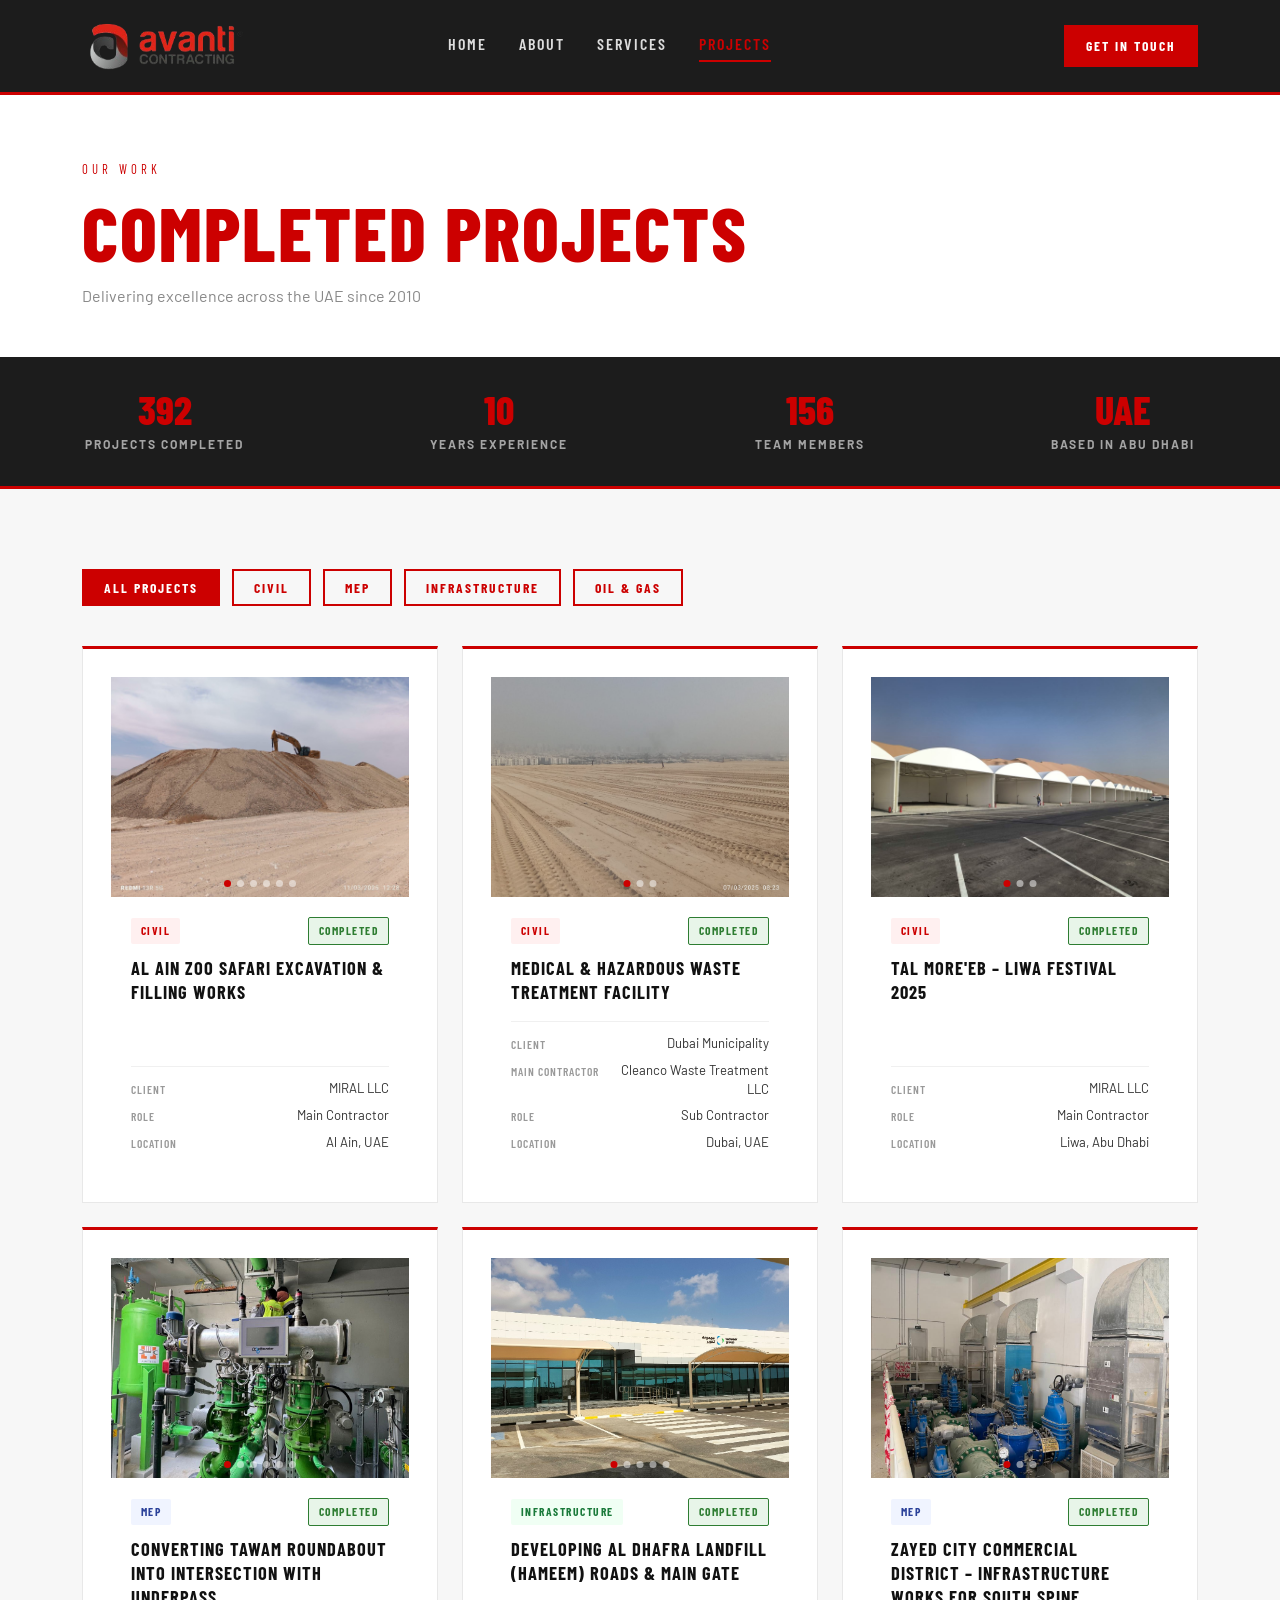
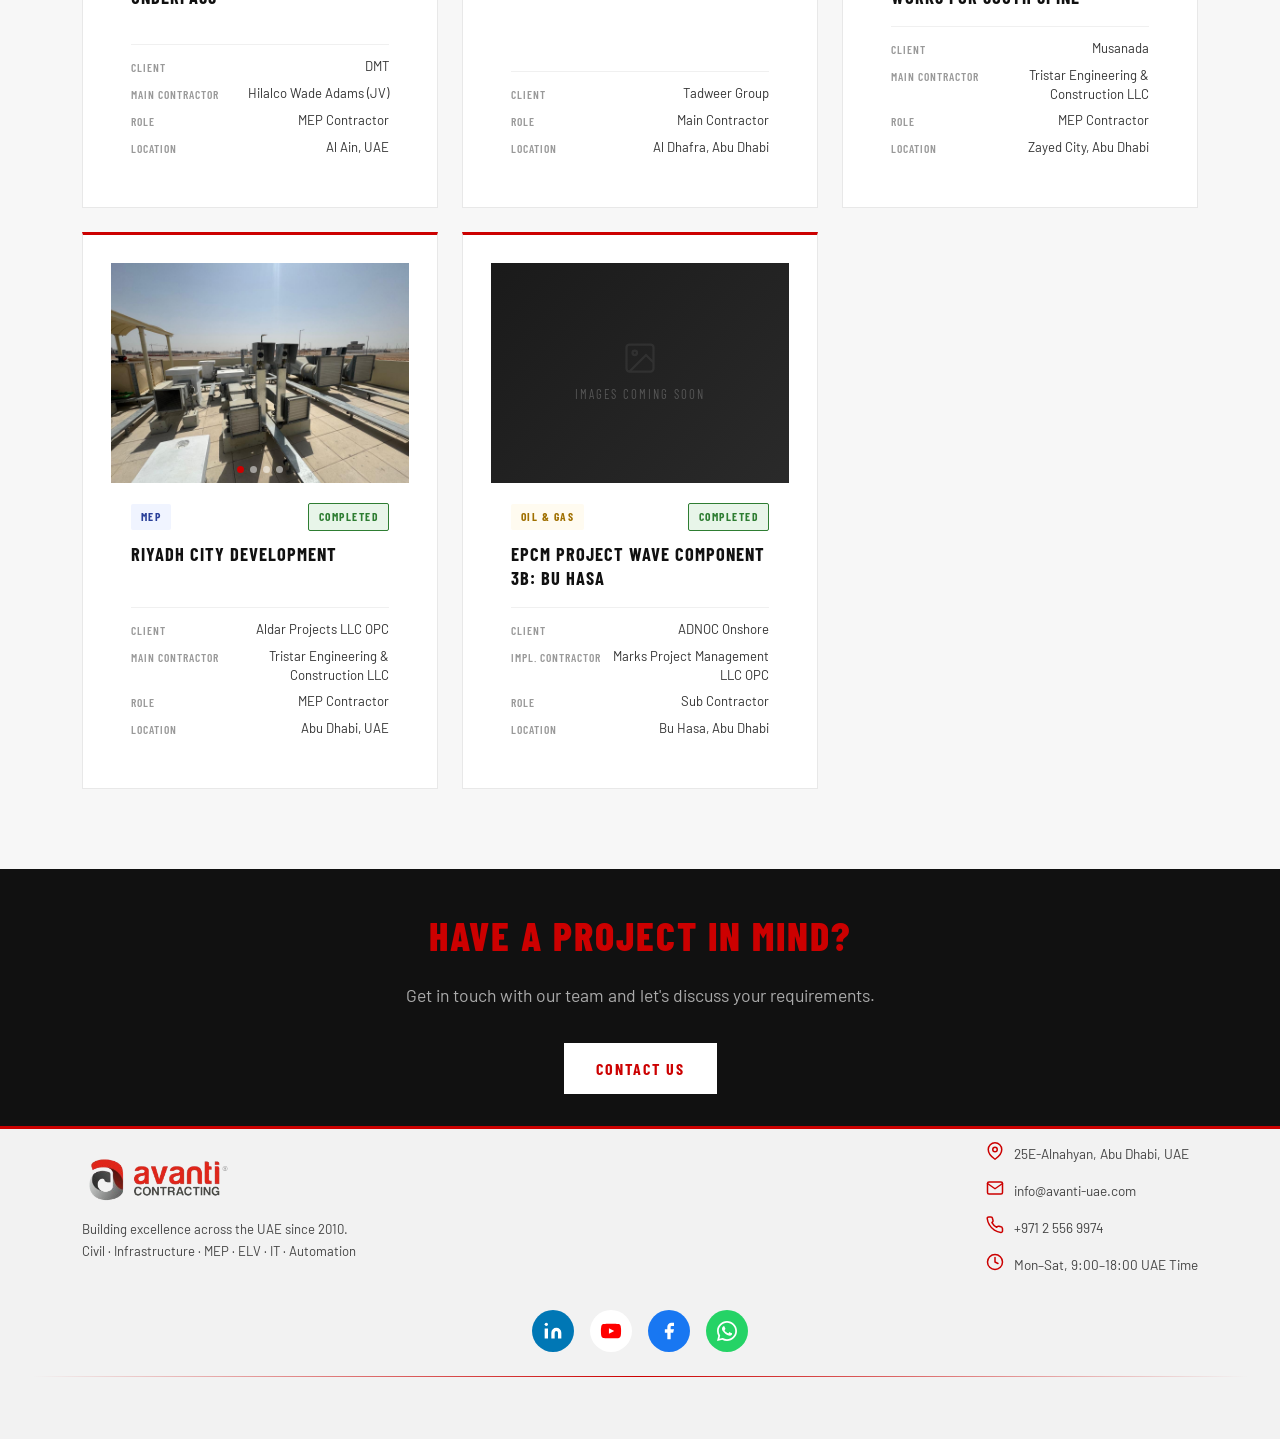
==== projects.html @ ad1336a2 "Add files via upload" ====
<!DOCTYPE html>
<html lang="en">
<head>
  <meta charset="UTF-8" />
  <meta name="viewport" content="width=device-width, initial-scale=1.0"/>
  <title>Projects – Avanti Contracting</title>
  <link rel="stylesheet" href="css/style.css" />
  <link href="https://fonts.googleapis.com/css2?family=Barlow+Condensed:wght@400;600;700;800&family=Barlow:wght@300;400;500&display=swap" rel="stylesheet"/>
  <style>
    /* ---- PROJECT CARD IMAGE SLIDESHOW ---- */
    .project-card {
      background: #fff;
      border: 1px solid #e8e8e8;
      border-top: 3px solid #cc0000;
      overflow: hidden;
      transition: transform 0.3s, box-shadow 0.3s;
      display: flex;
      flex-direction: column;
    }

    .project-card:hover {
      transform: translateY(-4px);
      box-shadow: 0 12px 32px rgba(0,0,0,0.12);
    }

    .project-slideshow {
      position: relative;
      width: 100%;
      height: 220px;
      overflow: hidden;
      background: #111;
    }

    .project-slideshow img {
      position: absolute;
      top: 0; left: 0;
      width: 100%;
      height: 100%;
      object-fit: cover;
      opacity: 0;
      transition: opacity 0.7s ease;
    }

    .project-slideshow img.active {
      opacity: 1;
    }

    .slide-controls {
      position: absolute;
      bottom: 10px;
      left: 50%;
      transform: translateX(-50%);
      display: flex;
      gap: 6px;
      z-index: 5;
    }

    .slide-dot {
      width: 7px;
      height: 7px;
      border-radius: 50%;
      background: rgba(255,255,255,0.5);
      cursor: pointer;
      transition: background 0.2s;
    }

    .slide-dot.active {
      background: #cc0000;
    }

    .slide-arrow {
      position: absolute;
      top: 50%;
      transform: translateY(-50%);
      background: rgba(0,0,0,0.45);
      color: #fff;
      border: none;
      width: 30px;
      height: 30px;
      border-radius: 50%;
      font-size: 14px;
      cursor: pointer;
      z-index: 5;
      display: flex;
      align-items: center;
      justify-content: center;
      transition: background 0.2s;
      opacity: 0;
    }

    .project-slideshow:hover .slide-arrow { opacity: 1; }
    .slide-arrow:hover { background: #cc0000; }
    .slide-arrow.prev { left: 8px; }
    .slide-arrow.next { right: 8px; }

    .no-image-placeholder {
      width: 100%;
      height: 220px;
      background: linear-gradient(135deg, #1a1a1a 0%, #2a2a2a 100%);
      display: flex;
      flex-direction: column;
      align-items: center;
      justify-content: center;
      color: #555;
      font-family: 'Barlow Condensed', sans-serif;
      letter-spacing: 2px;
      font-size: 0.8rem;
      text-transform: uppercase;
      gap: 0.5rem;
    }

    .no-image-placeholder svg { opacity: 0.3; }

    .project-card-body {
      padding: 1.25rem;
      flex: 1;
      display: flex;
      flex-direction: column;
    }

    .project-card-top {
      display: flex;
      gap: 0.5rem;
      margin-bottom: 0.75rem;
    }

    .project-card-body h3 {
      font-family: 'Barlow Condensed', sans-serif;
      font-size: 1.15rem;
      font-weight: 700;
      text-transform: uppercase;
      color: #111;
      letter-spacing: 1px;
      margin-bottom: 1rem;
      line-height: 1.3;
    }

    .project-details {
      display: flex;
      flex-direction: column;
      gap: 0.4rem;
      margin-top: auto;
      border-top: 1px solid #f0f0f0;
      padding-top: 0.75rem;
    }

    .project-detail {
      display: flex;
      justify-content: space-between;
      font-size: 0.82rem;
      gap: 0.5rem;
    }

    .detail-label {
      color: #999;
      font-weight: 600;
      text-transform: uppercase;
      letter-spacing: 1px;
      font-size: 0.72rem;
      white-space: nowrap;
    }

    .detail-value {
      color: #333;
      text-align: right;
      font-size: 0.82rem;
    }

    .project-cat {
      font-family: 'Barlow Condensed', sans-serif;
      font-size: 0.72rem;
      font-weight: 700;
      letter-spacing: 1.5px;
      text-transform: uppercase;
      padding: 0.2rem 0.6rem;
      border-radius: 2px;
    }

    .project-cat.civil { background: #fff0f0; color: #cc0000; }
    .project-cat.mep { background: #f0f4ff; color: #2a4099; }
    .project-cat.infrastructure { background: #f0fff4; color: #1a7a3a; }
    .project-cat.oil-gas { background: #fffbf0; color: #a07000; }

    .project-status {
      font-family: 'Barlow Condensed', sans-serif;
      font-size: 0.72rem;
      font-weight: 700;
      letter-spacing: 1.5px;
      text-transform: uppercase;
      padding: 0.2rem 0.6rem;
      border-radius: 2px;
    }

    .project-status.completed { background: #e8f5e9; color: #2e7d32; }

    .projects-grid {
      display: grid;
      grid-template-columns: repeat(auto-fill, minmax(320px, 1fr));
      gap: 1.5rem;
      margin-top: 2rem;
    }
  </style>
</head>
<body>

  <header class="site-header page-header">
    <div class="container header-inner">
      <div class="logo">
        <a href="index.html"><img src="images/avanti_logo.png" alt="Avanti Contracting Logo" style="height:50px; width:auto;" /></a>
      </div>
      <nav class="main-nav">
        <a href="index.html">Home</a>
        <a href="about.html">About</a>
        <a href="services.html">Services</a>
        <a href="projects.html" class="active">Projects</a>
        <a href="contact.html">Contact</a>
      </nav>
      <a href="contact.html" class="btn-header">Get in Touch</a>
    </div>
  </header>

  <!-- PAGE HERO -->
  <section class="page-hero">
    <div class="container">
      <p class="section-tag">Our Work</p>
      <h1 class="page-hero-title">Completed Projects</h1>
      <p style="color:#888; margin-top:0.75rem; font-size:1rem;">Delivering excellence across the UAE since 2010</p>
    </div>
  </section>

  <!-- STATS BAR -->
  <section class="projects-stats">
    <div class="projects-stats-inner">
      <div class="proj-stat">
        <span class="proj-stat-num" data-target="500">0</span>
        <span class="proj-stat-label">Projects Completed</span>
      </div>
      <div class="proj-stat">
        <span class="proj-stat-num" data-target="14">0</span>
        <span class="proj-stat-label">Years Experience</span>
      </div>
      <div class="proj-stat">
        <span class="proj-stat-num" data-target="200">0</span>
        <span class="proj-stat-label">Team Members</span>
      </div>
      <div class="proj-stat">
        <span class="proj-stat-num">UAE</span>
        <span class="proj-stat-label">Based in Abu Dhabi</span>
      </div>
    </div>
  </section>

  <!-- FILTER BUTTONS -->
  <section class="section projects-section">
    <div class="container">
      <div class="filter-btns">
        <button class="filter-btn active" onclick="filterProjects('all', event)">All Projects</button>
        <button class="filter-btn" onclick="filterProjects('civil', event)">Civil</button>
        <button class="filter-btn" onclick="filterProjects('mep', event)">MEP</button>
        <button class="filter-btn" onclick="filterProjects('infrastructure', event)">Infrastructure</button>
        <button class="filter-btn" onclick="filterProjects('oil-gas', event)">Oil & Gas</button>
      </div>

      <!-- PROJECTS GRID -->
      <div class="projects-grid">

        <!-- Project 1: Al Ain Zoo -->
        <div class="project-card" data-category="civil infrastructure">
          <div class="project-slideshow" data-slideshow="1">
            <img src="images/al-ain-zoo-1.jpg" class="active" alt="Al Ain Zoo 1" />
            <img src="images/al-ain-zoo-2.jpg" alt="Al Ain Zoo 2" />
            <img src="images/al-ain-zoo-3.jpg" alt="Al Ain Zoo 3" />
            <img src="images/al-ain-zoo-4.jpg" alt="Al Ain Zoo 4" />
            <img src="images/al-ain-zoo-5.jpg" alt="Al Ain Zoo 5" />
            <img src="images/al-ain-zoo-6.jpg" alt="Al Ain Zoo 6" />
            <button class="slide-arrow prev" onclick="changeSlide(1, -1, event)">&#8249;</button>
            <button class="slide-arrow next" onclick="changeSlide(1, 1, event)">&#8250;</button>
            <div class="slide-controls">
              <span class="slide-dot active" onclick="goToSlide(1, 0, event)"></span>
              <span class="slide-dot" onclick="goToSlide(1, 1, event)"></span>
              <span class="slide-dot" onclick="goToSlide(1, 2, event)"></span>
              <span class="slide-dot" onclick="goToSlide(1, 3, event)"></span>
              <span class="slide-dot" onclick="goToSlide(1, 4, event)"></span>
              <span class="slide-dot" onclick="goToSlide(1, 5, event)"></span>
            </div>
          </div>
          <div class="project-card-body">
            <div class="project-card-top">
              <span class="project-cat civil">Civil</span>
              <span class="project-status completed">Completed</span>
            </div>
            <h3>Al Ain Zoo Safari Excavation & Filling Works</h3>
            <div class="project-details">
              <div class="project-detail">
                <span class="detail-label">Client</span>
                <span class="detail-value">MIRAL LLC</span>
              </div>
              <div class="project-detail">
                <span class="detail-label">Role</span>
                <span class="detail-value">Main Contractor</span>
              </div>
              <div class="project-detail">
                <span class="detail-label">Location</span>
                <span class="detail-value">Al Ain, UAE</span>
              </div>
            </div>
          </div>
        </div>

        <!-- Project 2: Medical Waste -->
        <div class="project-card" data-category="civil infrastructure">
          <div class="project-slideshow" data-slideshow="2">
            <img src="images/Medical & Hazardous Waste Treatment Facility-1.jpg" class="active" alt="Medical Waste 1" />
            <img src="images/Medical & Hazardous Waste Treatment Facility-2.jpg" alt="Medical Waste 2" />
            <img src="images/Medical & Hazardous Waste Treatment Facility-3.jpg" alt="Medical Waste 3" />
            <button class="slide-arrow prev" onclick="changeSlide(2, -1, event)">&#8249;</button>
            <button class="slide-arrow next" onclick="changeSlide(2, 1, event)">&#8250;</button>
            <div class="slide-controls">
              <span class="slide-dot active" onclick="goToSlide(2, 0, event)"></span>
              <span class="slide-dot" onclick="goToSlide(2, 1, event)"></span>
              <span class="slide-dot" onclick="goToSlide(2, 2, event)"></span>
            </div>
          </div>
          <div class="project-card-body">
            <div class="project-card-top">
              <span class="project-cat civil">Civil</span>
              <span class="project-status completed">Completed</span>
            </div>
            <h3>Medical & Hazardous Waste Treatment Facility</h3>
            <div class="project-details">
              <div class="project-detail">
                <span class="detail-label">Client</span>
                <span class="detail-value">Dubai Municipality</span>
              </div>
              <div class="project-detail">
                <span class="detail-label">Main Contractor</span>
                <span class="detail-value">Cleanco Waste Treatment LLC</span>
              </div>
              <div class="project-detail">
                <span class="detail-label">Role</span>
                <span class="detail-value">Sub Contractor</span>
              </div>
              <div class="project-detail">
                <span class="detail-label">Location</span>
                <span class="detail-value">Dubai, UAE</span>
              </div>
            </div>
          </div>
        </div>

        <!-- Project 3: Liwa Festival -->
        <div class="project-card" data-category="civil">
          <div class="project-slideshow" data-slideshow="3">
            <img src="images/Tal Moreeb-Liwa-1.jpg" class="active" alt="Liwa Festival 1" />
            <img src="images/Tal Moreeb-Liwa-2.jpg" alt="Liwa Festival 2" />
            <img src="images/Tal Moreeb-Liwa-3.jpg" alt="Liwa Festival 3" />
            <button class="slide-arrow prev" onclick="changeSlide(3, -1, event)">&#8249;</button>
            <button class="slide-arrow next" onclick="changeSlide(3, 1, event)">&#8250;</button>
            <div class="slide-controls">
              <span class="slide-dot active" onclick="goToSlide(3, 0, event)"></span>
              <span class="slide-dot" onclick="goToSlide(3, 1, event)"></span>
              <span class="slide-dot" onclick="goToSlide(3, 2, event)"></span>
            </div>
          </div>
          <div class="project-card-body">
            <div class="project-card-top">
              <span class="project-cat civil">Civil</span>
              <span class="project-status completed">Completed</span>
            </div>
            <h3>Tal More'eb – Liwa Festival 2025</h3>
            <div class="project-details">
              <div class="project-detail">
                <span class="detail-label">Client</span>
                <span class="detail-value">MIRAL LLC</span>
              </div>
              <div class="project-detail">
                <span class="detail-label">Role</span>
                <span class="detail-value">Main Contractor</span>
              </div>
              <div class="project-detail">
                <span class="detail-label">Location</span>
                <span class="detail-value">Liwa, Abu Dhabi</span>
              </div>
            </div>
          </div>
        </div>

        <!-- Project 4: Tawam Roundabout -->
        <div class="project-card" data-category="mep">
          <div class="project-slideshow" data-slideshow="4">
            <img src="images/Converting Tawam Roundabout-1.jpg" class="active" alt="Tawam 1" />
            <img src="images/Converting Tawam Roundabout-2.jpg" alt="Tawam 2" />
            <img src="images/Converting Tawam Roundabout-3.jpg" alt="Tawam 3" />
            <img src="images/Converting Tawam Roundabout-4.jpg" alt="Tawam 4" />
            <img src="images/Converting Tawam Roundabout-5.jpg" alt="Tawam 5" />
            <img src="images/Converting Tawam Roundabout-6.jpg" alt="Tawam 6" />
            <button class="slide-arrow prev" onclick="changeSlide(4, -1, event)">&#8249;</button>
            <button class="slide-arrow next" onclick="changeSlide(4, 1, event)">&#8250;</button>
            <div class="slide-controls">
              <span class="slide-dot active" onclick="goToSlide(4, 0, event)"></span>
              <span class="slide-dot" onclick="goToSlide(4, 1, event)"></span>
              <span class="slide-dot" onclick="goToSlide(4, 2, event)"></span>
              <span class="slide-dot" onclick="goToSlide(4, 3, event)"></span>
              <span class="slide-dot" onclick="goToSlide(4, 4, event)"></span>
              <span class="slide-dot" onclick="goToSlide(4, 5, event)"></span>
            </div>
          </div>
          <div class="project-card-body">
            <div class="project-card-top">
              <span class="project-cat mep">MEP</span>
              <span class="project-status completed">Completed</span>
            </div>
            <h3>Converting Tawam Roundabout into Intersection with Underpass</h3>
            <div class="project-details">
              <div class="project-detail">
                <span class="detail-label">Client</span>
                <span class="detail-value">DMT</span>
              </div>
              <div class="project-detail">
                <span class="detail-label">Main Contractor</span>
                <span class="detail-value">Hilalco Wade Adams (JV)</span>
              </div>
              <div class="project-detail">
                <span class="detail-label">Role</span>
                <span class="detail-value">MEP Contractor</span>
              </div>
              <div class="project-detail">
                <span class="detail-label">Location</span>
                <span class="detail-value">Al Ain, UAE</span>
              </div>
            </div>
          </div>
        </div>

        <!-- Project 5: Al Dhafra Landfill -->
        <div class="project-card" data-category="infrastructure">
          <div class="project-slideshow" data-slideshow="5">
            <img src="images/Tadweer - Hameem-1.jpg" class="active" alt="Tadweer 1" />
            <img src="images/Tadweer - Hameem-2.jpg" alt="Tadweer 2" />
            <img src="images/Tadweer - Hameem-3.jpg" alt="Tadweer 3" />
            <img src="images/Tadweer - Hameem-4.jpg" alt="Tadweer 4" />
            <img src="images/Tadweer - Hameem-5.jpg" alt="Tadweer 5" />
            <button class="slide-arrow prev" onclick="changeSlide(5, -1, event)">&#8249;</button>
            <button class="slide-arrow next" onclick="changeSlide(5, 1, event)">&#8250;</button>
            <div class="slide-controls">
              <span class="slide-dot active" onclick="goToSlide(5, 0, event)"></span>
              <span class="slide-dot" onclick="goToSlide(5, 1, event)"></span>
              <span class="slide-dot" onclick="goToSlide(5, 2, event)"></span>
              <span class="slide-dot" onclick="goToSlide(5, 3, event)"></span>
              <span class="slide-dot" onclick="goToSlide(5, 4, event)"></span>
            </div>
          </div>
          <div class="project-card-body">
            <div class="project-card-top">
              <span class="project-cat infrastructure">Infrastructure</span>
              <span class="project-status completed">Completed</span>
            </div>
            <h3>Developing Al Dhafra Landfill (Hameem) Roads & Main Gate</h3>
            <div class="project-details">
              <div class="project-detail">
                <span class="detail-label">Client</span>
                <span class="detail-value">Tadweer Group</span>
              </div>
              <div class="project-detail">
                <span class="detail-label">Role</span>
                <span class="detail-value">Main Contractor</span>
              </div>
              <div class="project-detail">
                <span class="detail-label">Location</span>
                <span class="detail-value">Al Dhafra, Abu Dhabi</span>
              </div>
            </div>
          </div>
        </div>

        <!-- Project 6: Zayed City -->
        <div class="project-card" data-category="mep">
          <div class="project-slideshow" data-slideshow="6">
            <img src="images/zayed1.jpg" class="active" alt="Zayed City 1" />
            <img src="images/zayed2.jpg" alt="Zayed City 2" />
            <img src="images/zayed3.jpg" alt="Zayed City 3" />
            <button class="slide-arrow prev" onclick="changeSlide(6, -1, event)">&#8249;</button>
            <button class="slide-arrow next" onclick="changeSlide(6, 1, event)">&#8250;</button>
            <div class="slide-controls">
              <span class="slide-dot active" onclick="goToSlide(6, 0, event)"></span>
              <span class="slide-dot" onclick="goToSlide(6, 1, event)"></span>
              <span class="slide-dot" onclick="goToSlide(6, 2, event)"></span>
            </div>
          </div>
          <div class="project-card-body">
            <div class="project-card-top">
              <span class="project-cat mep">MEP</span>
              <span class="project-status completed">Completed</span>
            </div>
            <h3>Zayed City Commercial District – Infrastructure Works for South Spine</h3>
            <div class="project-details">
              <div class="project-detail">
                <span class="detail-label">Client</span>
                <span class="detail-value">Musanada</span>
              </div>
              <div class="project-detail">
                <span class="detail-label">Main Contractor</span>
                <span class="detail-value">Tristar Engineering & Construction LLC</span>
              </div>
              <div class="project-detail">
                <span class="detail-label">Role</span>
                <span class="detail-value">MEP Contractor</span>
              </div>
              <div class="project-detail">
                <span class="detail-label">Location</span>
                <span class="detail-value">Zayed City, Abu Dhabi</span>
              </div>
            </div>
          </div>
        </div>

        <!-- Project 7: Riyadh City -->
        <div class="project-card" data-category="mep">
          <div class="project-slideshow" data-slideshow="7">
            <img src="images/Riyadh City Development –1.jpg" class="active" alt="Riyadh City 1" />
            <img src="images/Riyadh City Development –2.jpg" alt="Riyadh City 2" />
            <img src="images/Riyadh City Development –3.jpg" alt="Riyadh City 3" />
            <img src="images/Riyadh City Development –4.jpg" alt="Riyadh City 4" />
            <button class="slide-arrow prev" onclick="changeSlide(7, -1, event)">&#8249;</button>
            <button class="slide-arrow next" onclick="changeSlide(7, 1, event)">&#8250;</button>
            <div class="slide-controls">
              <span class="slide-dot active" onclick="goToSlide(7, 0, event)"></span>
              <span class="slide-dot" onclick="goToSlide(7, 1, event)"></span>
              <span class="slide-dot" onclick="goToSlide(7, 2, event)"></span>
              <span class="slide-dot" onclick="goToSlide(7, 3, event)"></span>
            </div>
          </div>
          <div class="project-card-body">
            <div class="project-card-top">
              <span class="project-cat mep">MEP</span>
              <span class="project-status completed">Completed</span>
            </div>
            <h3>Riyadh City Development</h3>
            <div class="project-details">
              <div class="project-detail">
                <span class="detail-label">Client</span>
                <span class="detail-value">Aldar Projects LLC OPC</span>
              </div>
              <div class="project-detail">
                <span class="detail-label">Main Contractor</span>
                <span class="detail-value">Tristar Engineering & Construction LLC</span>
              </div>
              <div class="project-detail">
                <span class="detail-label">Role</span>
                <span class="detail-value">MEP Contractor</span>
              </div>
              <div class="project-detail">
                <span class="detail-label">Location</span>
                <span class="detail-value">Abu Dhabi, UAE</span>
              </div>
            </div>
          </div>
        </div>

        <!-- Project 8: ADNOC BU HASA (no images) -->
        <div class="project-card" data-category="oil-gas">
          <div class="no-image-placeholder">
            <svg xmlns="http://www.w3.org/2000/svg" viewBox="0 0 24 24" fill="none" stroke="#555" stroke-width="1.5" width="36" height="36"><rect x="3" y="3" width="18" height="18" rx="2"/><circle cx="8.5" cy="8.5" r="1.5"/><polyline points="21 15 16 10 5 21"/></svg>
            <span>Images Coming Soon</span>
          </div>
          <div class="project-card-body">
            <div class="project-card-top">
              <span class="project-cat oil-gas">Oil & Gas</span>
              <span class="project-status completed">Completed</span>
            </div>
            <h3>EPCM Project Wave Component 3B: BU HASA</h3>
            <div class="project-details">
              <div class="project-detail">
                <span class="detail-label">Client</span>
                <span class="detail-value">ADNOC Onshore</span>
              </div>
              <div class="project-detail">
                <span class="detail-label">Impl. Contractor</span>
                <span class="detail-value">Marks Project Management LLC OPC</span>
              </div>
              <div class="project-detail">
                <span class="detail-label">Role</span>
                <span class="detail-value">Sub Contractor</span>
              </div>
              <div class="project-detail">
                <span class="detail-label">Location</span>
                <span class="detail-value">Bu Hasa, Abu Dhabi</span>
              </div>
            </div>
          </div>
        </div>

      </div>
    </div>
  </section>

  <!-- CTA -->
  <section class="cta-section">
    <div class="container cta-inner">
      <h2>Have a Project in Mind?</h2>
      <p>Get in touch with our team and let's discuss your requirements.</p>
      <a href="contact.html" class="btn-primary">Contact Us</a>
    </div>
  </section>

  <!-- FOOTER -->
  <footer class="site-footer">
    <div class="container footer-top">
      <div class="footer-brand animate-footer">
        <a href="index.html"><img src="images/avanti_logo.png" alt="Avanti Contracting Logo" style="height:45px; width:auto;" /></a>
        <p>Building excellence across the UAE since 2010.<br>Civil · Infrastructure · MEP · ELV · IT · Automation</p>
      </div>
      <div class="footer-contact-icons animate-footer">
        <div class="footer-icon-item">
          <span class="footer-icon"><svg xmlns="http://www.w3.org/2000/svg" viewBox="0 0 24 24" fill="none" stroke="#cc0000" stroke-width="2" stroke-linecap="round" stroke-linejoin="round" width="18" height="18"><path d="M21 10c0 7-9 13-9 13S3 17 3 10a9 9 0 0 1 18 0z"/><circle cx="12" cy="10" r="3"/></svg></span>
          <span>25E-Alnahyan, Abu Dhabi, UAE</span>
        </div>
        <div class="footer-icon-item">
          <span class="footer-icon"><svg xmlns="http://www.w3.org/2000/svg" viewBox="0 0 24 24" fill="none" stroke="#cc0000" stroke-width="2" stroke-linecap="round" stroke-linejoin="round" width="18" height="18"><path d="M4 4h16c1.1 0 2 .9 2 2v12c0 1.1-.9 2-2 2H4c-1.1 0-2-.9-2-2V6c0-1.1.9-2 2-2z"/><polyline points="22,6 12,13 2,6"/></svg></span>
          <span>info@avanti-uae.com</span>
        </div>
        <div class="footer-icon-item">
          <span class="footer-icon"><svg xmlns="http://www.w3.org/2000/svg" viewBox="0 0 24 24" fill="none" stroke="#cc0000" stroke-width="2" stroke-linecap="round" stroke-linejoin="round" width="18" height="18"><path d="M22 16.92v3a2 2 0 0 1-2.18 2 19.79 19.79 0 0 1-8.63-3.07A19.5 19.5 0 0 1 4.69 12a19.79 19.79 0 0 1-3.07-8.67A2 2 0 0 1 3.6 1.18h3a2 2 0 0 1 2 1.72c.127.96.361 1.903.7 2.81a2 2 0 0 1-.45 2.11L7.91 8.77a16 16 0 0 0 6.29 6.29l.91-.91a2 2 0 0 1 2.11-.45c.907.339 1.85.573 2.81.7a2 2 0 0 1 1.72 2.02z"/></svg></span>
          <span>+971 2 556 9974</span>
        </div>
        <div class="footer-icon-item">
          <span class="footer-icon"><svg xmlns="http://www.w3.org/2000/svg" viewBox="0 0 24 24" fill="none" stroke="#cc0000" stroke-width="2" stroke-linecap="round" stroke-linejoin="round" width="18" height="18"><circle cx="12" cy="12" r="10"/><polyline points="12 6 12 12 16 14"/></svg></span>
          <span>Mon–Sat, 9:00–18:00 UAE Time</span>
        </div>
      </div>
    </div>
    <div class="footer-social animate-footer">
      <a href="https://ae.linkedin.com/company/avanti-contracting-&-general-maintenance" target="_blank" class="social-btn linkedin" title="LinkedIn">
        <svg xmlns="http://www.w3.org/2000/svg" viewBox="0 0 24 24"><path d="M16 8a6 6 0 0 1 6 6v7h-4v-7a2 2 0 0 0-2-2 2 2 0 0 0-2 2v7h-4v-7a6 6 0 0 1 6-6z"/><rect x="2" y="9" width="4" height="12"/><circle cx="4" cy="4" r="2"/></svg>
      </a>
      <a href="https://www.youtube.com/channel/UCp6lrFs3oOhGaDWDqDpE3rA" target="_blank" class="social-btn youtube-btn" title="YouTube">
        <svg xmlns="http://www.w3.org/2000/svg" viewBox="0 0 24 24" fill="none"><path fill="#FF0000" d="M22.54 6.42a2.78 2.78 0 0 0-1.95-1.96C18.88 4 12 4 12 4s-6.88 0-8.59.46a2.78 2.78 0 0 0-1.95 1.96A29 29 0 0 0 1 12a29 29 0 0 0 .46 5.58A2.78 2.78 0 0 0 3.41 19.6C5.12 20 12 20 12 20s6.88 0 8.59-.46a2.78 2.78 0 0 0 1.95-1.95A29 29 0 0 0 23 12a29 29 0 0 0-.46-5.58z"/><polygon fill="#ffffff" points="9.75 15.02 15.5 12 9.75 8.98 9.75 15.02"/></svg>
      </a>
      <a href="https://www.facebook.com/people/Avanti-Contracting-and-General-Maintenance/100093228972796/" target="_blank" class="social-btn facebook" title="Facebook">
        <svg xmlns="http://www.w3.org/2000/svg" viewBox="0 0 24 24"><path d="M18 2h-3a5 5 0 0 0-5 5v3H7v4h3v8h4v-8h3l1-4h-4V7a1 1 0 0 1 1-1h3z"/></svg>
      </a>
      <a href="https://wa.me/971589056727" target="_blank" class="social-btn whatsapp" title="WhatsApp">
        <svg xmlns="http://www.w3.org/2000/svg" viewBox="0 0 24 24"><path d="M17.472 14.382c-.297-.149-1.758-.867-2.03-.967-.273-.099-.471-.148-.67.15-.197.297-.767.966-.94 1.164-.173.199-.347.223-.644.075-.297-.15-1.255-.463-2.39-1.475-.883-.788-1.48-1.761-1.653-2.059-.173-.297-.018-.458.13-.606.134-.133.298-.347.446-.52.149-.174.198-.298.298-.497.099-.198.05-.371-.025-.52-.075-.149-.669-1.612-.916-2.207-.242-.579-.487-.5-.669-.51-.173-.008-.371-.01-.57-.01-.198 0-.52.074-.792.372-.272.297-1.04 1.016-1.04 2.479 0 1.462 1.065 2.875 1.213 3.074.149.198 2.096 3.2 5.077 4.487.709.306 1.262.489 1.694.625.712.227 1.36.195 1.871.118.571-.085 1.758-.719 2.006-1.413.248-.694.248-1.289.173-1.413-.074-.124-.272-.198-.57-.347z"/><path d="M12 0C5.373 0 0 5.373 0 12c0 2.124.554 4.122 1.524 5.855L.057 23.887l6.206-1.448A11.945 11.945 0 0 0 12 24c6.627 0 12-5.373 12-12S18.627 0 12 0zm0 21.894a9.893 9.893 0 0 1-5.031-1.376l-.361-.214-3.732.871.944-3.63-.235-.374A9.859 9.859 0 0 1 2.106 12C2.106 6.533 6.533 2.106 12 2.106S21.894 6.533 21.894 12 17.467 21.894 12 21.894z"/></svg>
      </a>
    </div>
    <div class="footer-divider">
      <div class="footer-divider-line"></div>
    </div>
    <div class="container footer-bottom-links">
      <div class="footer-nav-links animate-footer">
        <a href="index.html">Home</a>
        <span class="footer-sep">|</span>
        <a href="about.html">About</a>
        <span class="footer-sep">|</span>
        <a href="services.html">Services</a>
        <span class="footer-sep">|</span>
        <a href="projects.html">Projects</a>
        <span class="footer-sep">|</span>
        <a href="contact.html">Contact</a>
        <span class="footer-sep">|</span>
        <a href="certifications.html">Certifications</a>
        <span class="footer-sep">|</span>
        <a href="terms.html">Terms & Conditions</a>
        <span class="footer-sep">|</span>
        <a href="careers.html">Careers</a>
      </div>
      <div class="footer-copy animate-footer">
        <p>© 2024 Avanti Contracting. All rights reserved.</p>
      </div>
    </div>
  </footer>

  <script>
    // ---- SLIDESHOW ----
    const slideshowState = {};

    function initSlideshows() {
      document.querySelectorAll('.project-slideshow').forEach(ss => {
        const id = ss.getAttribute('data-slideshow');
        slideshowState[id] = { current: 0, timer: null };
        startAutoSlide(id);
      });
    }

    function getSlideshow(id) {
      return document.querySelector(`.project-slideshow[data-slideshow="${id}"]`);
    }

    function showSlide(id, index) {
      const ss = getSlideshow(id);
      if (!ss) return;
      const imgs = ss.querySelectorAll('img');
      const dots = ss.querySelectorAll('.slide-dot');
      if (!imgs.length) return;
      index = (index + imgs.length) % imgs.length;
      imgs.forEach(img => img.classList.remove('active'));
      dots.forEach(dot => dot.classList.remove('active'));
      imgs[index].classList.add('active');
      if (dots[index]) dots[index].classList.add('active');
      slideshowState[id].current = index;
    }

    function changeSlide(id, dir, e) {
      if (e) e.stopPropagation();
      const state = slideshowState[id];
      clearInterval(state.timer);
      showSlide(id, state.current + dir);
      startAutoSlide(id);
    }

    function goToSlide(id, index, e) {
      if (e) e.stopPropagation();
      const state = slideshowState[id];
      clearInterval(state.timer);
      showSlide(id, index);
      startAutoSlide(id);
    }

    function startAutoSlide(id) {
      const state = slideshowState[id];
      state.timer = setInterval(() => {
        showSlide(id, state.current + 1);
      }, 3500);
    }

    // ---- FILTER ----
    window.filterProjects = function(category, e) {
      const cards = document.querySelectorAll('.project-card');
      const btns = document.querySelectorAll('.filter-btn');
      btns.forEach(btn => btn.classList.remove('active'));
      if (e && e.target) e.target.classList.add('active');
      cards.forEach(card => {
        const categories = card.dataset.category.split(' ');
        if (category === 'all' || categories.includes(category)) {
          card.style.display = 'flex';
        } else {
          card.style.display = 'none';
        }
      });
    }

    // ---- FOOTER ANIMATION ----
    const footerObserver = new IntersectionObserver((entries) => {
      entries.forEach((entry, index) => {
        if (entry.isIntersecting) {
          setTimeout(() => entry.target.classList.add('visible'), index * 200);
        }
      });
    }, { threshold: 0.2 });
    document.querySelectorAll('.animate-footer').forEach(el => footerObserver.observe(el));

    const dividerObserver = new IntersectionObserver((entries) => {
      entries.forEach(entry => { if (entry.isIntersecting) entry.target.classList.add('animated'); });
    }, { threshold: 0.5 });
    const divider = document.querySelector('.footer-divider-line');
    if (divider) dividerObserver.observe(divider);

    // ---- COUNTER ANIMATION ----
    function animateCounters() {
      document.querySelectorAll('.proj-stat-num[data-target]').forEach(counter => {
        const target = parseInt(counter.getAttribute('data-target'));
        const step = target / (2000 / 16);
        let current = 0;
        const timer = setInterval(() => {
          current += step;
          if (current >= target) { counter.textContent = target + '+'; clearInterval(timer); }
          else { counter.textContent = Math.floor(current); }
        }, 16);
      });
    }
    const statsObserver = new IntersectionObserver((entries) => {
      entries.forEach(entry => { if (entry.isIntersecting) { animateCounters(); statsObserver.disconnect(); } });
    }, { threshold: 0.5 });
    const statsSection = document.querySelector('.projects-stats');
    if (statsSection) statsObserver.observe(statsSection);

    // ---- INIT ----
    document.addEventListener('DOMContentLoaded', initSlideshows);
  </script>

</body>
</html>
---- css/style.css ----
/* =========================================
   AVANTI CONTRACTING — Main Stylesheet
   Industrial / Refined theme
   Colors: Deep navy, warm gold, white
   ========================================= */

:root {
 --navy: #ffffff;
--navy-mid: #f2f2f2;
--navy-light: #e8e8e8;
--gold: #cc0000;
--gold-light: #e60000;
--white: #333333;
--off-white: #f7f7f7;
--gray: #555555;
--text: #333333;
}

*, *::before, *::after { box-sizing: border-box; margin: 0; padding: 0; }

html { scroll-behavior: smooth; }

body {
  font-family: 'Barlow', sans-serif;
  font-weight: 400;
  background: var(--off-white);
  color: var(--navy);
  line-height: 1.7;
}

.container {
  max-width: 1180px;
  margin: 0 auto;
  padding: 0 2rem;
}

/* ---- HEADER ---- */
.site-header {
  position: absolute;
  top: 0;
  left: 0;
  width: 100%;
  z-index: 100;
  background: transparent;
  margin-bottom: 0;
}

.header-inner {
  display: flex;
  align-items: center;
  justify-content: space-between;
  padding: 1.25rem 2rem;
  position: relative;
  z-index: 2;
  background: transparent;
}
/* Logo slide up */
.logo {
  display: flex;
  flex-direction: column;
  line-height: 1;
  opacity: 0;
  transform: translateY(-20px);
  animation: slideDown 0.6s ease forwards 0.1s;
}

/* Nav links slide up one by one */
.main-nav {
  display: flex;
  gap: 2rem;
}

.main-nav a {
  font-family: 'Barlow Condensed', sans-serif;
  font-size: 1rem;
  font-weight: 600;
  letter-spacing: 2px;
  text-transform: uppercase;
  color: rgba(255,255,255,0.85);
  text-decoration: none;
  transition: color 0.2s, transform 0.2s;
  opacity: 0;
  transform: translateY(-15px);
  display: inline-block;
  position: relative;
  padding-bottom: 4px;
}

/* Underline hover effect */
.main-nav a::after {
  content: '';
  position: absolute;
  bottom: 0;
  left: 0;
  width: 0%;
  height: 2px;
  background: #cc0000;
  transition: width 0.3s ease;
}

.main-nav a:hover::after,
.main-nav a.active::after {
  width: 100%;
}

.main-nav a:hover,
.main-nav a.active {
  color: #cc0000;
  transform: translateY(0);
}

/* Each nav link slides in with delay */
.main-nav a:nth-child(1) { animation: slideDown 0.5s ease forwards 0.2s; }
.main-nav a:nth-child(2) { animation: slideDown 0.5s ease forwards 0.35s; }
.main-nav a:nth-child(3) { animation: slideDown 0.5s ease forwards 0.5s; }
.main-nav a:nth-child(4) { animation: slideDown 0.5s ease forwards 0.65s; }

/* Button slides in last */
.btn-header {
  background: #cc0000;
color: #ffffff;
  font-family: 'Barlow Condensed', sans-serif;
  font-weight: 700;
  font-size: 0.85rem;
  letter-spacing: 2px;
  text-transform: uppercase;
  text-decoration: none;
  padding: 0.55rem 1.3rem;
  transition: background 0.2s, transform 0.2s;
  opacity: 0;
  transform: translateY(-15px);
  animation: slideDown 0.5s ease forwards 0.8s;
  border: 1px solid #cc0000;
}

.btn-header:hover {
  background: transparent;
  color: #cc0000;
  transform: translateY(0);
}

@keyframes slideDown {
  to {
    opacity: 1;
    transform: translateY(0);
  }
}

/* ---- BUTTONS ---- */
.btn-primary {
  display: inline-block;
  background: var(--gold);
  color: var(--navy);
  font-family: 'Barlow Condensed', sans-serif;
  font-weight: 700;
  font-size: 1rem;
  letter-spacing: 2px;
  text-transform: uppercase;
  text-decoration: none;
  padding: 0.75rem 2rem;
  transition: background 0.2s, transform 0.15s;
}

.btn-primary:hover { background: var(--gold-light); transform: translateY(-1px); }

.btn-secondary {
  display: inline-block;
  border: 2px solid var(--gold);
  color: var(--gold);
  font-family: 'Barlow Condensed', sans-serif;
  font-weight: 700;
  font-size: 1rem;
  letter-spacing: 2px;
  text-transform: uppercase;
  text-decoration: none;
  padding: 0.75rem 2rem;
  transition: all 0.2s;
}

.btn-secondary:hover { background: var(--gold); color: var(--navy); }

.full-width { width: 100%; text-align: center; }

/* ---- HERO ---- */
/* ---- HERO ---- */
.hero {
  position: relative;
 min-height: 100vh;
  display: flex;
  flex-direction: column;
  justify-content: center;
  overflow: hidden;
}

/* Background image slideshow */
.hero-bg-slides {
  position: absolute;
  inset: 0;
  z-index: 0;
}

.hero-bg-slide {
  position: absolute;
  inset: 0;
  background-size: cover;
  background-position: center;
  opacity: 0;
  transition: opacity 1.5s ease;
}

.hero-bg-slide.active {
  opacity: 1;
}

.hero-bg-slide.active {
  opacity: 1;
}

@keyframes slowZoom {
  from { transform: scale(1.05); }
  to { transform: scale(1); }
}

/* Dark overlay */
.hero-overlay {
  position: absolute;
  inset: 0;
 background: rgba(0, 0, 0, 0.2);
  z-index: 1;
}

/* Hero content */
.hero-content {
  position: relative;
  z-index: 2;
  padding-top: 9rem;
  padding-bottom: 3rem;
}

.hero-tag {
  font-family: 'Barlow Condensed', sans-serif;
  font-size: 1rem;
  letter-spacing: 4px;
  text-transform: uppercase;
  color: #cc0000;
  margin-bottom: 1.5rem;
  font-weight: 800;
}

.hero-title {
  font-family: 'Barlow Condensed', sans-serif;
  font-size: clamp(3rem, 8vw, 7rem);
  font-weight: 800;
  line-height: 0.95;
  color: #ffffff;
  text-transform: uppercase;
  letter-spacing: 12px;
  margin-bottom: 1.5rem;
  width: 100%;
}

.hero-desc {
  font-size: 1.15rem;
  color: rgba(255,255,255,0.8);
  max-width: 560px;
  margin-bottom: 2.5rem;
  font-weight: 300;
}

.hero-cta { display: flex; gap: 1rem; flex-wrap: wrap; }

/* Hero line animations */
.hero-line {
  display: inline-block;
  opacity: 0;
  transform: translateY(40px);
  animation: slideUp 0.8s ease forwards;
}

.line-1 { animation-delay: 0.3s; }
.line-2 { animation-delay: 0.7s; }
.line-3 { animation-delay: 1.1s; }

@keyframes slideUp {
  to { opacity: 1; transform: translateY(0); }
}

/* Animate hero elements */
.animate-hero {
  opacity: 0;
  transform: translateY(20px);
  animation: fadeUp 0.8s ease forwards;
}

.delay-1 { animation-delay: 0.2s; }
.delay-2 { animation-delay: 1.4s; }
.delay-3 { animation-delay: 1.7s; }

@keyframes fadeUp {
  to { opacity: 1; transform: translateY(0); }
}

/* Hero stats */
.hero-stats {
  position: relative;
  z-index: 2;
  display: flex;
  border-top: 1px solid rgba(255,255,255,0.15);
  background: rgba(0,0,0,0.4);
  padding: 1.5rem 0;
  margin: 0 2rem;
}

.stat {
  flex: 1;
  display: flex;
  flex-direction: column;
  padding: 0.75rem 2rem;
  border-right: 1px solid rgba(255,255,255,0.1);
}

.stat:last-child { border-right: none; }

.stat-num {
  font-family: 'Barlow Condensed', sans-serif;
  font-size: 2.5rem;
  font-weight: 800;
  color: #ffffff;
  line-height: 1;
}

.stat-label {
  font-size: 0.8rem;
  letter-spacing: 2px;
  text-transform: uppercase;
  color: #ffffff;
  margin-top: 0.3rem;
  font-weight: 800;
  font-family: 'Barlow Condensed', sans-serif;
}
/* ---- SECTIONS ---- */
.section { padding: 5rem 0; }

.section-tag {
  font-family: 'Barlow Condensed', sans-serif;
  font-size: 0.8rem;
  letter-spacing: 4px;
  text-transform: uppercase;
  color: var(--gold);
  margin-bottom: 0.75rem;
}

.section-title {
  font-family: 'Barlow Condensed', sans-serif;
  font-size: clamp(2rem, 4vw, 3rem);
  font-weight: 800;
  text-transform: uppercase;
  color: var(--navy);
  letter-spacing: 1px;
  margin-bottom: 2.5rem;
  line-height: 1.1;
}

/* ---- SERVICES GRID ---- */
.services-preview { background: var(--off-white); }

.services-grid {
  display: grid;
  grid-template-columns: repeat(auto-fit, minmax(220px, 1fr));
  gap: 1.5rem;
  margin-bottom: 3rem;
}

.service-card {
  background: #ffffff;
  border: 1px solid #ddd;
  border-top: 3px solid transparent;
  padding: 2rem 1.5rem;
  transition: border-color 0.2s, transform 0.2s, box-shadow 0.2s;
  border-top: 3px solid #cc0000;
}

.service-card:hover {
  border-top-color: var(--gold);
  transform: translateY(-3px);
  box-shadow: 0 8px 30px rgba(0,0,0,0.08);
}

.service-card.highlight {
  background: #ffffff;
  border-top-color: #cc0000;
}

.service-card.highlight h3,
.service-card.highlight p { color: var(--text); }

.service-icon { font-size: 2rem; margin-bottom: 1rem; }

.service-card h3 {
  font-family: 'Barlow Condensed', sans-serif;
  font-weight: 700;
  font-size: 1.2rem;
  letter-spacing: 1px;
  text-transform: uppercase;
  color: #1a1a1a;
  margin-bottom: 0.75rem;
}

.service-card p { font-size: 0.9rem; color: #555; line-height: 1.6; }

.center-btn { text-align: center; }

/* ---- ABOUT STRIP ---- */
.about-strip { background: var(--navy); }

.about-strip .section-title { color: var(--white); }

.about-strip-inner {
  display: grid;
  grid-template-columns: 1fr 1fr;
  gap: 4rem;
  align-items: center;
}

.about-strip-text p { color: var(--gray); margin-bottom: 1rem; }

.image-placeholder {
  background: var(--navy-light);
  border: 2px dashed rgba(200,169,110,0.3);
  height: 360px;
  display: flex;
  align-items: center;
  justify-content: center;
  color: var(--gray);
  font-size: 0.85rem;
  letter-spacing: 2px;
  text-transform: uppercase;
}

/* ---- PAGE HERO ---- */
.page-hero {
  background: var(--navy);
  padding: 4rem 0 3rem;
}

.page-hero-title {
  font-family: 'Barlow Condensed', sans-serif;
  font-size: clamp(2.5rem, 6vw, 5rem);
  font-weight: 800;
  text-transform: uppercase;
  color: var(--white);
  letter-spacing: 2px;
  line-height: 1;
}

/* ---- ABOUT PAGE ---- */
.about-content {
  display: grid;
  grid-template-columns: 3fr 2fr;
  gap: 4rem;
  align-items: start;
}

.about-main h2 { margin-bottom: 1.5rem; }

.about-main p { color: #444; margin-bottom: 1rem; font-size: 1.05rem; }

.about-facts {
  display: grid;
  grid-template-columns: 1fr 1fr;
  gap: 1rem;
}

.fact-card {
  background: var(--navy);
  padding: 1.5rem;
  display: flex;
  flex-direction: column;
  align-items: center;
  text-align: center;
}

.fact-num {
  font-family: 'Barlow Condensed', sans-serif;
  font-size: 2.2rem;
  font-weight: 800;
  color: var(--gold);
}

.fact-label {
  font-size: 0.75rem;
  letter-spacing: 2px;
  text-transform: uppercase;
  color: var(--gray);
  margin-top: 0.3rem;
}

/* ---- VALUES ---- */
.values-section { background: var(--navy); }

.values-section .section-title { color: var(--white); }

.values-grid {
  display: grid;
  grid-template-columns: repeat(auto-fit, minmax(220px, 1fr));
  gap: 1.5rem;
}

.value-card {
  border: 1px solid rgba(200,169,110,0.2);
  padding: 2rem;
  transition: border-color 0.2s;
}

.value-card:hover { border-color: var(--gold); }

.value-icon { font-size: 2rem; margin-bottom: 1rem; }

.value-card h3 {
  font-family: 'Barlow Condensed', sans-serif;
  font-size: 1.2rem;
  font-weight: 700;
  letter-spacing: 1px;
  text-transform: uppercase;
  color: var(--gold);
  margin-bottom: 0.75rem;
}

.value-card p { color: var(--gray); font-size: 0.95rem; }

/* ---- SERVICES FULL ---- */
.services-full { display: flex; flex-direction: column; gap: 1.5rem; }

.service-full-card {
  display: flex;
  gap: 2rem;
  background: var(--white);
  border: 1px solid #e0ddd8;
  border-left: 4px solid transparent;
  padding: 2rem;
  transition: border-left-color 0.2s, box-shadow 0.2s;
}

.service-full-card:hover {
  border-left-color: var(--gold);
  box-shadow: 0 4px 20px rgba(0,0,0,0.07);
}

.service-full-card.featured {
  background: var(--navy);
  border-left-color: var(--gold);
}

.service-full-card.featured h2,
.service-full-card.featured p,
.service-full-card.featured li { color: var(--text); }

.sfc-icon { font-size: 2.5rem; flex-shrink: 0; padding-top: 0.25rem; }

.sfc-text h2 {
  font-family: 'Barlow Condensed', sans-serif;
  font-size: 1.6rem;
  font-weight: 800;
  text-transform: uppercase;
  letter-spacing: 1px;
  color: var(--navy);
  margin-bottom: 0.75rem;
  display: flex;
  align-items: center;
  gap: 1rem;
}

.badge {
  background: var(--gold);
  color: var(--navy);
  font-size: 0.65rem;
  letter-spacing: 2px;
  padding: 0.2rem 0.6rem;
  font-weight: 700;
  vertical-align: middle;
}

.sfc-text p { color: #555; margin-bottom: 1rem; }

.sfc-text ul { padding-left: 1.2rem; color: #555; }

.sfc-text li { margin-bottom: 0.3rem; font-size: 0.95rem; }

/* ---- CTA SECTION ---- */
.cta-section {
  background: #111111;
  padding: 2rem 0;
}

.cta-inner { text-align: center; }

.cta-inner h2 {
  font-family: 'Barlow Condensed', sans-serif;
  font-size: 2.5rem;
  font-weight: 800;
  text-transform: uppercase;
  color: #ffffff;
  letter-spacing: 2px;
  margin-bottom: 0.75rem;
}

.cta-inner p { color: #aaaaaa; margin-bottom: 2rem; font-size: 1.1rem; }

.cta-inner .btn-primary {
  background: var(--navy);
  color: var(--gold);
}

.cta-inner .btn-primary:hover { background: var(--navy-mid); }

/* ---- CONTACT ---- */
.contact-layout {
  display: grid;
  grid-template-columns: 1fr 1.5fr;
  gap: 4rem;
  align-items: start;
}

.contact-info h2,
.contact-form-wrap h2 {
  font-family: 'Barlow Condensed', sans-serif;
  font-size: 2rem;
  font-weight: 800;
  text-transform: uppercase;
  color: var(--navy);
  letter-spacing: 1px;
  margin-bottom: 1rem;
}

.contact-info > p { color: #555; margin-bottom: 2rem; }

.contact-item {
  display: flex;
  gap: 1rem;
  margin-bottom: 1.5rem;
  align-items: flex-start;
}

.contact-icon { font-size: 1.5rem; }

.contact-item h4 {
  font-family: 'Barlow Condensed', sans-serif;
  font-size: 0.85rem;
  letter-spacing: 2px;
  text-transform: uppercase;
  color: var(--gold);
  margin-bottom: 0.2rem;
}

.contact-item p { color: #444; }

/* ---- FORM ---- */
.contact-form { display: flex; flex-direction: column; gap: 1.25rem; }

.form-group { display: flex; flex-direction: column; gap: 0.4rem; }

.form-group label {
  font-family: 'Barlow Condensed', sans-serif;
  font-size: 0.8rem;
  letter-spacing: 2px;
  text-transform: uppercase;
  color: var(--navy);
  font-weight: 600;
}

.form-group input,
.form-group textarea {
  border: 2px solid #cc0000;
  padding: 0.75rem 1rem;
  font-family: 'Barlow', sans-serif;
  font-size: 1rem;
  color: #000000;
  background: #ffffff;
  outline: none;
  transition: border-color 0.2s;
  resize: vertical;
}

.form-group input:focus,
.form-group textarea:focus { border-color: #cc0000; }

/* ---- FOOTER ---- */
/* ---- FOOTER ---- */
.site-footer {
 background: #f2f2f2;
  border-top: 3px solid #cc0000;
  padding: 0.7rem 0 0;
}

.footer-top {
  display: flex;
  justify-content: space-between;
  align-items: center;
  padding-bottom: 0.5rem;
  flex-wrap: wrap;
  gap: 0.5rem;
}

.footer-brand p {
 color: #444;
  font-size: 0.82rem;
  margin-top: 0.6rem;
  line-height: 1.7;
}

.footer-contact-icons {
  display: flex;
  flex-direction: column;
  gap: 0.6rem;
}

.footer-icon-item {
  display: flex;
  align-items: center;
  gap: 0.6rem;
  color: #444;
  font-size: 0.85rem;
}

.footer-icon { font-size: 1rem; }

/* ANIMATED DIVIDER */
.footer-divider {
  padding: 0 2rem;
  overflow: hidden;
}

.footer-divider-line {
  height: 1px;
  background: linear-gradient(90deg, transparent, #cc0000, transparent);
  width: 0%;
  transition: width 1.5s ease;
}

.footer-divider-line.animated {
  width: 100%;
}

/* BOTTOM LINKS */
.footer-bottom-links {
  display: flex;
  justify-content: space-between;
  align-items: center;
  padding: 1.25rem 0;
  flex-wrap: wrap;
  gap: 1rem;
}

.footer-nav-links {
  display: flex;
  align-items: center;
  flex-wrap: wrap;
  gap: 0.5rem;
}

.footer-nav-links a {
  color: #444;
  text-decoration: none;
  font-size: 0.82rem;
  font-weight: 600;
  font-family: 'Barlow Condensed', sans-serif;
  letter-spacing: 1px;
  text-transform: uppercase;
  transition: color 0.2s;
}

.footer-nav-links a:hover { color: #cc0000; }

.footer-sep { color: #444; font-size: 0.8rem; }

.footer-copy p {
 color: #444;
  font-size: 0.78rem;
  letter-spacing: 1px;
}

/* ---- FOOTER ANIMATION ---- */
.animate-footer {
  opacity: 0;
  transform: translateY(20px);
  transition: opacity 0.7s ease, transform 0.7s ease;
}

.animate-footer.visible {
  opacity: 1;
  transform: translateY(0);
}

@media (max-width: 768px) {
  .footer-top { flex-direction: column; align-items: flex-start; }
  .footer-bottom-links { flex-direction: column; align-items: flex-start; }
}

/* ---- RESPONSIVE ---- */
@media (max-width: 768px) {
  .header-inner { flex-wrap: wrap; gap: 1rem; }
  .main-nav { gap: 1rem; }
  .btn-header { display: none; }

  .hero-title { font-size: 3rem; }

  .hero-stats { flex-direction: column; gap: 0; margin: 0; }
  .stat { border-right: none; border-bottom: 1px solid rgba(200,169,110,0.15); }

  .about-strip-inner,
  .about-content,
  .contact-layout { grid-template-columns: 1fr; }

  .footer-inner { grid-template-columns: 1fr; gap: 2rem; }

  .service-full-card { flex-direction: column; }
}

/* ---- PHOTOS SECTION ---- */
.photos-section { background: var(--off-white); }

.permanent-photos {
  display: grid;
  grid-template-columns: 1fr 1fr;
  gap: 1.5rem;
  margin-bottom: 2rem;
}

.perm-photo {
  overflow: hidden;
  height: 300px;
}

.perm-photo img {
  width: 100%;
  height: 100%;
  object-fit: cover;
  transition: transform 0.4s;
}

.perm-photo img:hover { transform: scale(1.03); }

/* ---- SLIDESHOW ---- */
.slideshow-wrap {
  position: relative;
  width: 100%;
  height: 420px;
  overflow: hidden;
}

.slideshow {
  width: 100%;
  height: 100%;
  position: relative;
}

.slide {
  position: absolute;
  inset: 0;
  opacity: 0;
  transition: opacity 0.8s ease;
}

.slide.active { opacity: 1; }

.slide img {
  width: 100%;
  height: 100%;
  object-fit: cover;
}

.slide-btn {
  position: absolute;
  top: 50%;
  transform: translateY(-50%);
  background: rgba(0,0,0,0.5);
  color: white;
  border: none;
  font-size: 1.5rem;
  padding: 0.75rem 1.25rem;
  cursor: pointer;
  z-index: 10;
  transition: background 0.2s;
}

.slide-btn:hover { background: #cc0000; }

.slide-btn.prev { left: 1rem; }
.slide-btn.next { right: 1rem; }

.slide-dots {
  position: absolute;
  bottom: 1rem;
  left: 50%;
  transform: translateX(-50%);
  display: flex;
  gap: 0.5rem;
  z-index: 10;
}

.dot {
  width: 10px;
  height: 10px;
  background: rgba(255,255,255,0.5);
  border-radius: 50%;
  cursor: pointer;
  transition: background 0.2s;
}

.dot.active { background: #cc0000; }

@media (max-width: 768px) {
  .permanent-photos { grid-template-columns: 1fr; }
  .slideshow-wrap { height: 250px; }
}

/* ---- HERO SLIDESHOW ---- */
.hero-slideshow {
  position: relative;
  min-height: 320px;
  margin-bottom: 1.5rem;
}

.hero-slide {
  position: absolute;
  top: 0;
  left: 0;
  opacity: 0;
  transform: translateY(30px);
  transition: opacity 0.8s ease, transform 0.8s ease;
  margin-bottom: 0;
  pointer-events: none;
}

.hero-slide.active {
  opacity: 1;
  transform: translateY(0);
  pointer-events: auto;
}
/* ---- PHOTOS SECTION ---- */
.photos-section { background: var(--off-white); }

.permanent-photos {
  display: grid;
  grid-template-columns: 1fr 1fr;
  gap: 1.5rem;
  margin-bottom: 2rem;
}

.perm-photo {
  overflow: hidden;
  height: 300px;
}

.perm-photo img {
  width: 100%;
  height: 100%;
  object-fit: cover;
  transition: transform 0.4s;
}

.perm-photo img:hover { transform: scale(1.03); }

/* ---- SLIDESHOW ---- */
.slideshow-wrap {
  position: relative;
  width: 100%;
  height: 420px;
  overflow: hidden;
}

.slideshow {
  width: 100%;
  height: 100%;
  position: relative;
}

.slide {
  position: absolute;
  inset: 0;
  opacity: 0;
  transition: opacity 0.8s ease;
}

.slide.active { opacity: 1; }

.slide img {
  width: 100%;
  height: 100%;
  object-fit: cover;
}

.slide-btn {
  position: absolute;
  top: 50%;
  transform: translateY(-50%);
  background: rgba(0,0,0,0.5);
  color: white;
  border: none;
  font-size: 1.5rem;
  padding: 0.75rem 1.25rem;
  cursor: pointer;
  z-index: 10;
  transition: background 0.2s;
}

.slide-btn:hover { background: #cc0000; }

.slide-btn.prev { left: 1rem; }
.slide-btn.next { right: 1rem; }

.slide-dots {
  position: absolute;
  bottom: 1rem;
  left: 50%;
  transform: translateX(-50%);
  display: flex;
  gap: 0.5rem;
  z-index: 10;
}

.dot {
  width: 10px;
  height: 10px;
  background: rgba(255,255,255,0.5);
  border-radius: 50%;
  cursor: pointer;
  transition: background 0.2s;
}

.dot.active { background: #cc0000; }

@media (max-width: 768px) {
  .permanent-photos { grid-template-columns: 1fr; }
  .slideshow-wrap { height: 250px; }
}
/* ---- HEADING COLOUR FIX ---- */
.section-title {
  color: #cc0000;
}

.contact-info h2,
.contact-form-wrap h2 {
  color: #cc0000;
}

.page-hero-title {
  color: #cc0000;
}

.form-group label {
  color: #cc0000;
}

.cta-inner h2 {
  color: #cc0000;
}
/* ---- TERMS PAGE ---- */
.terms-content { max-width: 860px; }

.terms-block {
  margin-bottom: 2.5rem;
  padding-bottom: 2.5rem;
  border-bottom: 1px solid #e8e8e8;
}

.terms-block:last-child { border-bottom: none; }

.terms-block h2 {
  font-family: 'Barlow Condensed', sans-serif;
  font-size: 1.4rem;
  font-weight: 700;
  text-transform: uppercase;
  letter-spacing: 1px;
  color: #cc0000;
  margin-bottom: 0.75rem;
}

.terms-block p {
  color: #555;
  font-size: 0.95rem;
  margin-bottom: 0.75rem;
  line-height: 1.8;
}

/* ---- CERTIFICATIONS PAGE ---- */
.cert-grid {
  display: grid;
  grid-template-columns: repeat(auto-fit, minmax(320px, 1fr));
  gap: 1.5rem;
  margin-bottom: 3rem;
}

.cert-card {
  display: flex;
  gap: 1.5rem;
  background: #ffffff;
  border: 1px solid #e0ddd8;
  border-left: 4px solid #cc0000;
  padding: 1.5rem;
  align-items: flex-start;
  transition: box-shadow 0.2s;
}

.cert-card:hover { box-shadow: 0 4px 20px rgba(0,0,0,0.08); }

.cert-badge {
  background: #cc0000;
  color: #ffffff;
  font-family: 'Barlow Condensed', sans-serif;
  font-weight: 800;
  font-size: 0.75rem;
  letter-spacing: 2px;
  padding: 0.5rem 0.75rem;
  flex-shrink: 0;
  min-width: 60px;
  text-align: center;
}

.cert-info h3 {
  font-family: 'Barlow Condensed', sans-serif;
  font-size: 1.2rem;
  font-weight: 700;
  text-transform: uppercase;
  color: #1a1a1a;
  margin-bottom: 0.25rem;
}

.cert-sub {
  font-size: 0.8rem;
  color: #cc0000;
  text-transform: uppercase;
  margin-bottom: 0.5rem !important;
}

.cert-info p { color: #555; font-size: 0.9rem; line-height: 1.6; }

.cert-note {
  background: #f7f7f7;
  border: 1px dashed #ccc;
  padding: 1.25rem 1.5rem;
  color: #555;
  font-size: 0.9rem;
}

/* ---- CAREERS PAGE ---- */
.no-openings {
  text-align: center;
  padding: 3rem 2rem;
  background: #f7f7f7;
  border: 1px solid #e0ddd8;
  max-width: 680px;
  margin: 0 auto 4rem;
}

.no-openings-icon { font-size: 3rem; margin-bottom: 1rem; }

.no-openings h2 {
  font-family: 'Barlow Condensed', sans-serif;
  font-size: 2rem;
  font-weight: 800;
  text-transform: uppercase;
  color: #cc0000;
  margin-bottom: 1rem;
}

.no-openings p { color: #555; margin-bottom: 0.75rem; line-height: 1.7; }

.why-grid {
  display: grid;
  grid-template-columns: repeat(auto-fit, minmax(220px, 1fr));
  gap: 1.5rem;
}

.why-card {
  background: #ffffff;
  border: 1px solid #e0ddd8;
  border-top: 3px solid #cc0000;
  padding: 1.5rem;
  transition: transform 0.2s, box-shadow 0.2s;
}

.why-card:hover { transform: translateY(-3px); box-shadow: 0 8px 25px rgba(0,0,0,0.07); }

.why-icon { font-size: 2rem; margin-bottom: 0.75rem; }

.why-card h3 {
  font-family: 'Barlow Condensed', sans-serif;
  font-size: 1.1rem;
  font-weight: 700;
  text-transform: uppercase;
  color: #1a1a1a;
  margin-bottom: 0.5rem;
}

.why-card p { color: #555; font-size: 0.9rem; line-height: 1.6; }
/* ---- LOCATIONS SECTION ---- */
.locations-grid {
  display: grid;
  grid-template-columns: repeat(auto-fit, minmax(280px, 1fr));
  gap: 1.5rem;
  position: relative;
  z-index: 1;
}

.location-card {
  background: rgba(255, 255, 255, 0.05);
  border: 1px solid rgba(255, 255, 255, 0.15);
  border-top: 4px solid #cc0000;
  padding: 2rem;
  position: relative;
  transition: transform 0.2s, box-shadow 0.2s, background 0.2s;
  backdrop-filter: blur(8px);
  -webkit-backdrop-filter: blur(8px);
}

.location-card:hover {
  transform: translateY(-3px);
  background: rgba(255, 255, 255, 0.1);
  box-shadow: 0 8px 32px rgba(204, 0, 0, 0.2);
}
/* ---- OTHER PAGES HEADER ---- */
.page-header {
  position: relative;
  background: #1c1c1c;
  border-bottom: 3px solid #cc0000;
}

.page-header .header-inner {
  background: transparent;
}

/* ---- LOCATIONS MAP BACKGROUND ---- */
.locations-section {
  position: relative;
  overflow: hidden;
  background: #111111;
  padding: 5rem 0;
}

.map-bg {
  position: absolute;
  inset: 0;
  z-index: 0;
}

.map-bg svg {
  width: 100%;
  height: 100%;
}

.locations-section::before {
  display: none;
}

.locations-section .container {
  position: relative;
  z-index: 1;
}

.locations-section .section-tag {
  color: #cc0000;
}

.locations-section .section-title {
  color: #ffffff;
}

.locations-grid {
  display: grid;
  grid-template-columns: repeat(auto-fit, minmax(280px, 1fr));
  gap: 1.5rem;
  position: relative;
  z-index: 1;
}
/* ---- LOCATION CARD DARK TEXT FIX ---- */
.locations-section .location-card h3 {
  color: #ffffff;
}

.locations-section .location-card p {
  color: rgba(255, 255, 255, 0.7);
}

.locations-section .location-badge {
  background: #cc0000;
  color: #ffffff;
}

.locations-section .location-badge.branch {
  background: rgba(255, 255, 255, 0.15);
  color: #ffffff;
}

.locations-section .location-icon {
  font-size: 2rem;
  margin-bottom: 0.75rem;
}

.stat-label {
  color: #ffffff !important;
  font-weight: 800 !important;
  font-family: 'Barlow Condensed', sans-serif !important;
  letter-spacing: 2px;
  text-transform: uppercase;
  font-size: 0.8rem;
  margin-top: 0.3rem;
}

/* ---- SOCIAL MEDIA ICONS ---- */
.footer-social {
  display: flex;
  justify-content: center;
  gap: 1rem;
  padding: 1.5rem 0;
  flex-wrap: wrap;
}

.social-btn {
  display: flex;
  align-items: center;
  justify-content: center;
  width: 42px;
  height: 42px;
  border-radius: 50%;
  background: #cc0000;
  color: #ffffff;
  text-decoration: none;
  transition: transform 0.2s, background 0.2s;
  border: none;
  font-size: 0 !important;
  letter-spacing: 0 !important;
}

.social-btn:hover {
  transform: translateY(-3px);
  background: #aa0000;
}

.social-btn svg {
  width: 20px;
  height: 20px;
  fill: #ffffff;
  flex-shrink: 0;
}

.social-btn.linkedin {
  background: #0077B5 !important;
}

.social-btn.facebook {
  background: #1877F2 !important;
}

.social-btn.whatsapp {
  background: #25D366 !important;
}

/* YouTube button: white background so the red YouTube logo is visible */
.social-btn.youtube-btn {
  background: #ffffff !important;
  color: transparent !important;
}

.social-btn.youtube-btn svg {
  fill: none;
  width: 22px;
  height: 22px;
}
/* ---- PROJECTS PAGE ---- */
.projects-stats {
  background: #1c1c1c;
  padding: 2rem 0;
  border-bottom: 3px solid #cc0000;
}

.projects-stats-inner {
  display: flex;
  justify-content: space-around;
  flex-wrap: wrap;
  gap: 1rem;
}

.proj-stat {
  display: flex;
  flex-direction: column;
  align-items: center;
  text-align: center;
}

.proj-stat-num {
  font-family: 'Barlow Condensed', sans-serif;
  font-size: 2.5rem;
  font-weight: 800;
  color: #cc0000;
  line-height: 1;
}

.proj-stat-label {
  font-size: 0.75rem;
  letter-spacing: 2px;
  text-transform: uppercase;
  color: rgba(255,255,255,0.6);
  margin-top: 0.3rem;
  font-weight: 700;
}

/* Filter buttons */
.filter-btns {
  display: flex;
  gap: 0.75rem;
  flex-wrap: wrap;
  margin-bottom: 2.5rem;
}

.filter-btn {
  font-family: 'Barlow Condensed', sans-serif;
  font-size: 0.85rem;
  font-weight: 700;
  letter-spacing: 2px;
  text-transform: uppercase;
  padding: 0.5rem 1.25rem;
  border: 2px solid #cc0000;
  background: transparent;
  color: #cc0000;
  cursor: pointer;
  transition: all 0.2s;
}

.filter-btn:hover,
.filter-btn.active {
  background: #cc0000;
  color: #ffffff;
}

/* Projects grid */
.projects-grid {
  display: grid;
  grid-template-columns: repeat(auto-fit, minmax(320px, 1fr));
  gap: 1.5rem;
}

.project-card {
  background: #ffffff;
  border: 1px solid #e0ddd8;
  border-top: 4px solid #cc0000;
  padding: 1.75rem;
  transition: transform 0.2s, box-shadow 0.2s;
  animation: fadeIn 0.4s ease forwards;
}

.project-card:hover {
  transform: translateY(-3px);
  box-shadow: 0 8px 30px rgba(0,0,0,0.1);
}

@keyframes fadeIn {
  from { opacity: 0; transform: translateY(10px); }
  to { opacity: 1; transform: translateY(0); }
}

.project-card-top {
  display: flex;
  justify-content: space-between;
  align-items: center;
  margin-bottom: 1rem;
}

.project-cat {
  font-family: 'Barlow Condensed', sans-serif;
  font-size: 0.7rem;
  font-weight: 700;
  letter-spacing: 2px;
  text-transform: uppercase;
  padding: 0.25rem 0.6rem;
  color: #ffffff;
}

.project-cat.civil { background: #cc0000; }
.project-cat.mep { background: #1c1c1c; }
.project-cat.infrastructure { background: #444444; }
.project-cat.oil-gas { background: #8b4513; }

.project-status {
  font-family: 'Barlow Condensed', sans-serif;
  font-size: 0.7rem;
  font-weight: 700;
  letter-spacing: 2px;
  text-transform: uppercase;
  padding: 0.25rem 0.6rem;
  border: 1px solid #2e7d32;
  color: #2e7d32;
}

.project-card h3 {
  font-family: 'Barlow Condensed', sans-serif;
  font-size: 1.2rem;
  font-weight: 800;
  text-transform: uppercase;
  letter-spacing: 1px;
  color: #1c1c1c;
  margin-bottom: 1.25rem;
  line-height: 1.3;
}

.project-details {
  display: flex;
  flex-direction: column;
  gap: 0.5rem;
  border-top: 1px solid #eeeeee;
  padding-top: 1rem;
}

.project-detail {
  display: flex;
  gap: 0.5rem;
  font-size: 0.85rem;
  align-items: flex-start;
}

.detail-label {
  font-weight: 700;
  color: #cc0000;
  font-family: 'Barlow Condensed', sans-serif;
  letter-spacing: 1px;
  text-transform: uppercase;
  font-size: 0.75rem;
  min-width: 80px;
  flex-shrink: 0;
  padding-top: 1px;
}

.detail-value {
  color: #555555;
  line-height: 1.5;
}

@media (max-width: 768px) {
  .projects-stats-inner { flex-direction: column; align-items: center; }
  .projects-grid { grid-template-columns: 1fr; }
  .filter-btns { gap: 0.5rem; }
}
/* ---- VISION SECTION ---- */
.vision-section { background: #f7f7f7; }

.vision-quote {
  font-size: 1.15rem;
  font-style: italic;
  color: #cc0000;
  font-weight: 600;
  border-left: 4px solid #cc0000;
  padding-left: 1.5rem;
  margin-bottom: 2rem;
  line-height: 1.7;
}

.vision-points {
  display: flex;
  flex-direction: column;
  gap: 1rem;
}

.vision-point {
  display: flex;
  gap: 1rem;
  align-items: flex-start;
}

.vision-dot {
  width: 8px;
  height: 8px;
  background: #cc0000;
  border-radius: 50%;
  flex-shrink: 0;
  margin-top: 0.5rem;
}

.vision-point p {
  color: #444;
  font-size: 0.95rem;
  line-height: 1.7;
}

/* ---- MISSION SECTION ---- */
.mission-section { background: #1c1c1c; }
.mission-section .section-title { color: #ffffff; }
.mission-section .section-tag { color: #cc0000; }

.mission-grid {
  display: grid;
  grid-template-columns: repeat(auto-fit, minmax(280px, 1fr));
  gap: 1.5rem;
}

.mission-card {
  background: rgba(255,255,255,0.05);
  border: 1px solid rgba(255,255,255,0.1);
  border-top: 3px solid #cc0000;
  padding: 1.5rem;
  transition: background 0.2s;
}

.mission-card:hover {
  background: rgba(255,255,255,0.08);
}

.mission-icon {
  font-size: 1.75rem;
  margin-bottom: 0.75rem;
}

.mission-card p {
  color: rgba(255,255,255,0.7);
  font-size: 0.9rem;
  line-height: 1.7;
}

/* ---- GEOMETRIC ICONS ---- */
.mission-icon {
  width: 52px;
  height: 52px;
  background: rgba(204, 0, 0, 0.08);
  border: 2px solid #cc0000;
  border-radius: 4px;
  display: flex;
  align-items: center;
  justify-content: center;
  margin-bottom: 1rem;
  flex-shrink: 0;
  transition: background 0.2s;
}

.mission-icon svg {
  width: 24px;
  height: 24px;
}

.mission-card:hover .mission-icon {
  background: rgba(204, 0, 0, 0.15);
}

.value-icon {
  width: 56px;
  height: 56px;
  background: rgba(204, 0, 0, 0.08);
  border: 2px solid #cc0000;
  border-radius: 4px;
  display: flex;
  align-items: center;
  justify-content: center;
  margin-bottom: 1rem;
  transition: background 0.2s;
}

.value-icon svg {
  width: 26px;
  height: 26px;
}

.value-card:hover .value-icon {
  background: rgba(204, 0, 0, 0.15);
}

/* ---- WHY JOIN ICONS ---- */
.why-icon {
  width: 52px;
  height: 52px;
  background: rgba(204, 0, 0, 0.08);
  border: 2px solid #cc0000;
  border-radius: 4px;
  display: flex;
  align-items: center;
  justify-content: center;
  margin-bottom: 1rem;
  transition: background 0.2s;
}

.why-icon svg {
  width: 24px;
  height: 24px;
}

.why-card:hover .why-icon {
  background: rgba(204, 0, 0, 0.15);
}

/* ---- HOME PROJECTS GRID ---- */
.home-projects-grid {
  display: grid;
  grid-template-columns: repeat(auto-fill, minmax(280px, 1fr));
  gap: 1.25rem;
  margin-top: 2rem;
}

.home-proj-card {
  border-radius: 4px;
  overflow: hidden;
  border: 1px solid #e8e8e8;
  border-top: 3px solid #cc0000;
  background: #fff;
  transition: transform 0.3s, box-shadow 0.3s;
}

.home-proj-card:hover {
  transform: translateY(-4px);
  box-shadow: 0 10px 28px rgba(0,0,0,0.1);
}

.home-proj-slideshow {
  position: relative;
  height: 200px;
  overflow: hidden;
  background: #111;
}

.home-proj-slideshow img {
  position: absolute;
  top: 0; left: 0;
  width: 100%; height: 100%;
  object-fit: cover;
  opacity: 0;
  transition: opacity 0.7s ease;
}

.home-proj-slideshow img.active { opacity: 1; }

.hss-arrow {
  position: absolute;
  top: 50%;
  transform: translateY(-50%);
  background: rgba(0,0,0,0.45);
  color: #fff;
  border: none;
  width: 28px; height: 28px;
  border-radius: 50%;
  font-size: 16px;
  cursor: pointer;
  z-index: 5;
  display: flex;
  align-items: center;
  justify-content: center;
  opacity: 0;
  transition: background 0.2s, opacity 0.2s;
}

.home-proj-slideshow:hover .hss-arrow { opacity: 1; }
.hss-arrow:hover { background: #cc0000; }
.hss-arrow.prev { left: 8px; }
.hss-arrow.next { right: 8px; }

.hss-dots {
  position: absolute;
  bottom: 8px;
  left: 50%;
  transform: translateX(-50%);
  display: flex;
  gap: 5px;
  z-index: 5;
}

.hss-dot {
  width: 6px; height: 6px;
  border-radius: 50%;
  background: rgba(255,255,255,0.5);
  cursor: pointer;
  transition: background 0.2s;
}

.hss-dot.active { background: #cc0000; }

.home-proj-label {
  padding: 0.75rem 1rem;
  display: flex;
  align-items: center;
  gap: 0.6rem;
  font-family: 'Barlow Condensed', sans-serif;
  font-size: 0.95rem;
  font-weight: 600;
  text-transform: uppercase;
  letter-spacing: 1px;
  color: #222;
}

.home-proj-cat {
  font-size: 0.7rem;
  background: #fff0f0;
  color: #cc0000;
  padding: 0.15rem 0.5rem;
  border-radius: 2px;
  font-weight: 700;
  letter-spacing: 1.5px;
}

/* ---- CAREERS PAGE ---- */
.open-positions { margin-bottom: 3rem; }

.job-card {
  border: 1px solid #e8e8e8;
  border-top: 3px solid #cc0000;
  background: #fff;
  padding: 2rem;
  margin-top: 1.5rem;
  box-shadow: 0 4px 16px rgba(0,0,0,0.06);
}

.job-card-header {
  display: flex;
  justify-content: space-between;
  align-items: flex-start;
  gap: 1rem;
  margin-bottom: 1.25rem;
  flex-wrap: wrap;
}

.job-title-wrap { display: flex; flex-direction: column; gap: 0.4rem; }

.job-badge {
  display: inline-block;
  background: #fff0f0;
  color: #cc0000;
  font-family: 'Barlow Condensed', sans-serif;
  font-size: 0.72rem;
  font-weight: 700;
  letter-spacing: 1.5px;
  text-transform: uppercase;
  padding: 0.2rem 0.6rem;
  border-radius: 2px;
  width: fit-content;
}

.job-title {
  font-family: 'Barlow Condensed', sans-serif;
  font-size: 1.8rem;
  font-weight: 800;
  text-transform: uppercase;
  color: #111;
  letter-spacing: 1px;
  margin: 0;
}

.job-location {
  display: flex;
  align-items: center;
  gap: 0.3rem;
  font-size: 0.85rem;
  color: #666;
}

.job-intro {
  color: #444;
  font-size: 0.95rem;
  line-height: 1.7;
  margin-bottom: 1.5rem;
  border-left: 3px solid #cc0000;
  padding-left: 1rem;
}

.job-req-title {
  font-family: 'Barlow Condensed', sans-serif;
  font-size: 1rem;
  font-weight: 700;
  text-transform: uppercase;
  letter-spacing: 2px;
  color: #111;
  margin-bottom: 0.75rem;
}

.job-requirements {
  list-style: none;
  padding: 0;
  margin: 0 0 1.5rem 0;
  display: flex;
  flex-direction: column;
  gap: 0.6rem;
}

.job-requirements li {
  display: flex;
  align-items: flex-start;
  gap: 0.6rem;
  font-size: 0.9rem;
  color: #333;
  line-height: 1.5;
}

.job-requirements li svg { margin-top: 3px; flex-shrink: 0; }

.job-apply-box {
  display: flex;
  justify-content: space-between;
  align-items: center;
  gap: 1rem;
  background: #f9f9f9;
  border: 1px solid #eee;
  padding: 1.25rem 1.5rem;
  margin-top: 1.5rem;
  flex-wrap: wrap;
}

.job-apply-label {
  font-family: 'Barlow Condensed', sans-serif;
  font-size: 0.75rem;
  font-weight: 700;
  letter-spacing: 2px;
  text-transform: uppercase;
  color: #cc0000;
  margin-bottom: 0.3rem;
}

.job-apply-box p { font-size: 0.9rem; color: #333; margin: 0; }

/* ---- CONTACT HERO ---- */
.contact-hero {
  position: relative;
  padding: 5rem 0 4rem;
  overflow: hidden;
}

.contact-hero-bg {
  position: absolute;
  top: 0; left: 0;
  width: 100%; height: 100%;
  z-index: 0;
}

.contact-hero-bg svg {
  width: 100%;
  height: 100%;
  display: block;
}

.contact-hero-content {
  position: relative;
  z-index: 2;
}

/* ---- GOOGLE MAP ---- */
.map-section {
  padding: 0 0 4rem 0;
  background: #f7f7f7;
}

.map-container {
  width: 100%;
  border-top: 4px solid #cc0000;
  box-shadow: 0 4px 20px rgba(0,0,0,0.1);
  overflow: hidden;
}

/* ---- CERTIFICATE PDF VIEWER ---- */
.cert-pdf-section { margin-top: 4rem; }

.cert-pdf-grid {
  display: flex;
  flex-direction: column;
  gap: 3rem;
  margin-top: 2rem;
}

.cert-pdf-card {
  border: 1px solid #e0e0e0;
  border-top: 4px solid #cc0000;
  background: #fff;
  box-shadow: 0 6px 24px rgba(0,0,0,0.07);
  overflow: hidden;
}

.cert-pdf-header {
  display: flex;
  align-items: center;
  gap: 1.25rem;
  padding: 1.5rem 2rem;
  background: #fafafa;
  border-bottom: 1px solid #eeeeee;
  flex-wrap: wrap;
}

.cert-pdf-icon {
  width: 56px;
  height: 56px;
  background: #fff0f0;
  border: 1px solid #ffd5d5;
  border-radius: 6px;
  display: flex;
  align-items: center;
  justify-content: center;
  flex-shrink: 0;
}

.cert-pdf-title { flex: 1; min-width: 180px; }

.cert-pdf-tag {
  display: inline-block;
  background: #fff0f0;
  color: #cc0000;
  font-family: 'Barlow Condensed', sans-serif;
  font-size: 0.7rem;
  font-weight: 700;
  letter-spacing: 2px;
  text-transform: uppercase;
  padding: 0.15rem 0.5rem;
  border-radius: 2px;
  margin-bottom: 0.35rem;
}

.cert-pdf-title h4 {
  font-family: 'Barlow Condensed', sans-serif;
  font-size: 1.2rem;
  font-weight: 800;
  text-transform: uppercase;
  letter-spacing: 1px;
  color: #111;
  margin: 0 0 0.2rem 0;
}

.cert-pdf-title p {
  font-size: 0.85rem;
  color: #777;
  margin: 0;
}

.cert-download-btn {
  display: flex;
  align-items: center;
  gap: 0.5rem;
  background: #cc0000;
  color: #fff;
  padding: 0.6rem 1.2rem;
  font-family: 'Barlow Condensed', sans-serif;
  font-size: 0.85rem;
  font-weight: 700;
  letter-spacing: 1.5px;
  text-transform: uppercase;
  text-decoration: none;
  border-radius: 3px;
  transition: background 0.2s, transform 0.2s;
  white-space: nowrap;
  flex-shrink: 0;
}

.cert-download-btn:hover {
  background: #aa0000;
  transform: translateY(-1px);
}

.cert-pdf-viewer { background: #f0f0f0; }

.cert-pdf-toolbar {
  display: flex;
  justify-content: space-between;
  align-items: center;
  padding: 0.6rem 1.25rem;
  background: #222;
  gap: 1rem;
}

.cert-pdf-filename {
  font-family: 'Barlow Condensed', sans-serif;
  font-size: 0.8rem;
  letter-spacing: 1px;
  color: #aaa;
  text-transform: uppercase;
}

.cert-open-btn {
  display: flex;
  align-items: center;
  gap: 0.4rem;
  color: #cc0000;
  font-family: 'Barlow Condensed', sans-serif;
  font-size: 0.8rem;
  font-weight: 700;
  letter-spacing: 1px;
  text-transform: uppercase;
  text-decoration: none;
  transition: color 0.2s;
}

.cert-open-btn:hover { color: #ff3333; }

.cert-pdf-viewer iframe {
  display: block;
  width: 100%;
  height: 650px;
  border: none;
  background: #fff;
}
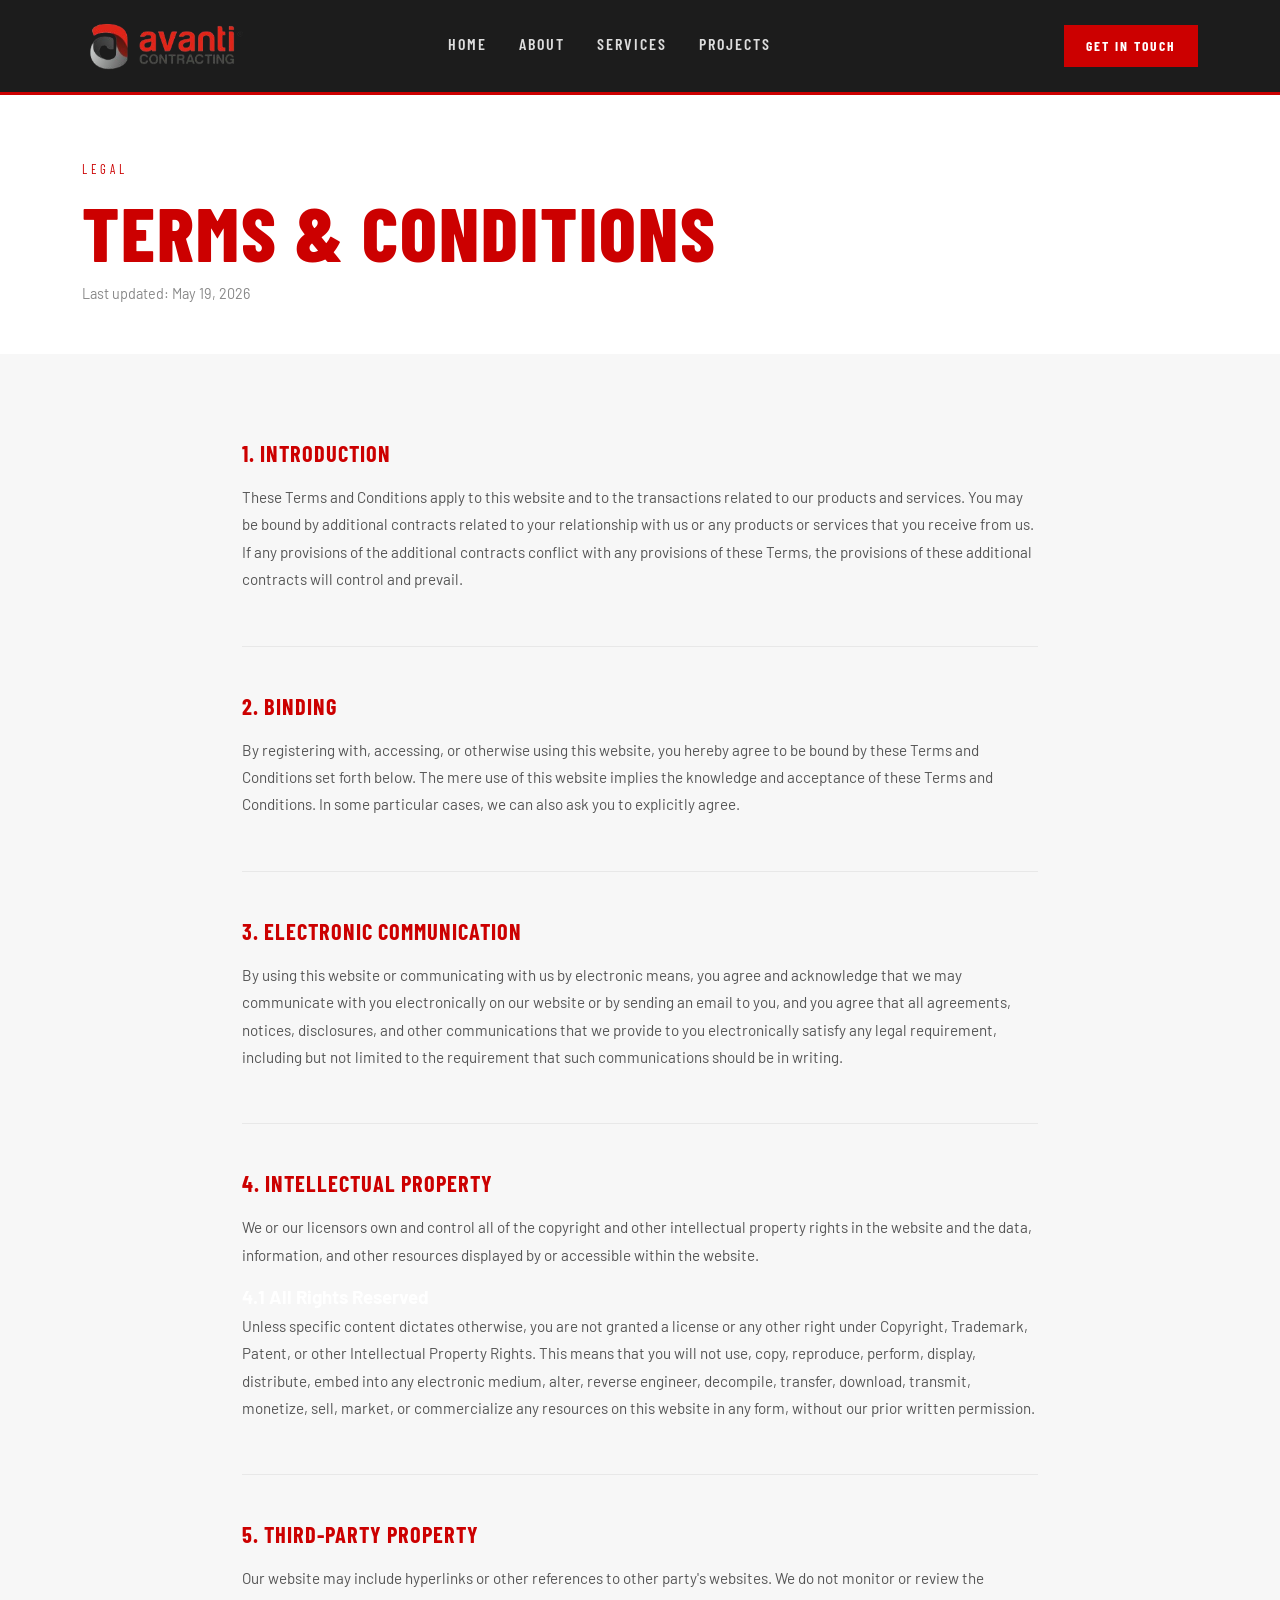
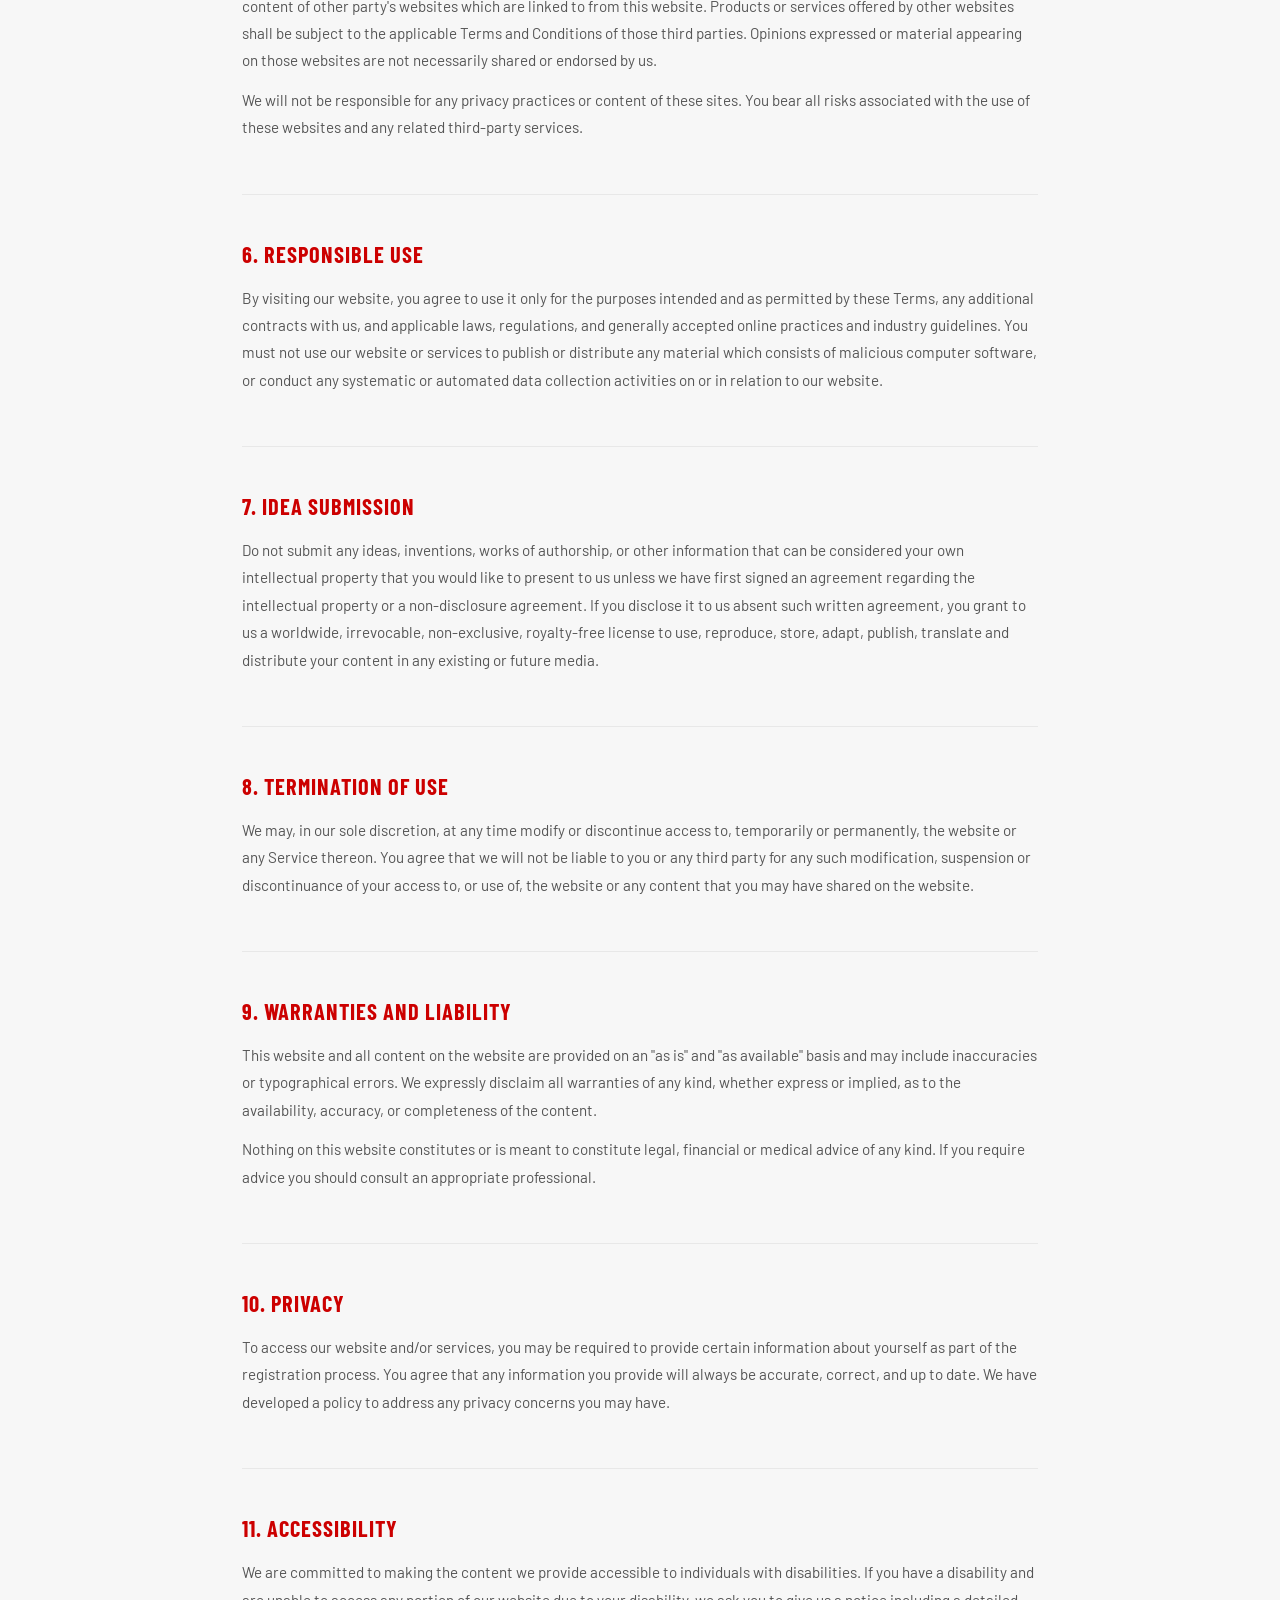
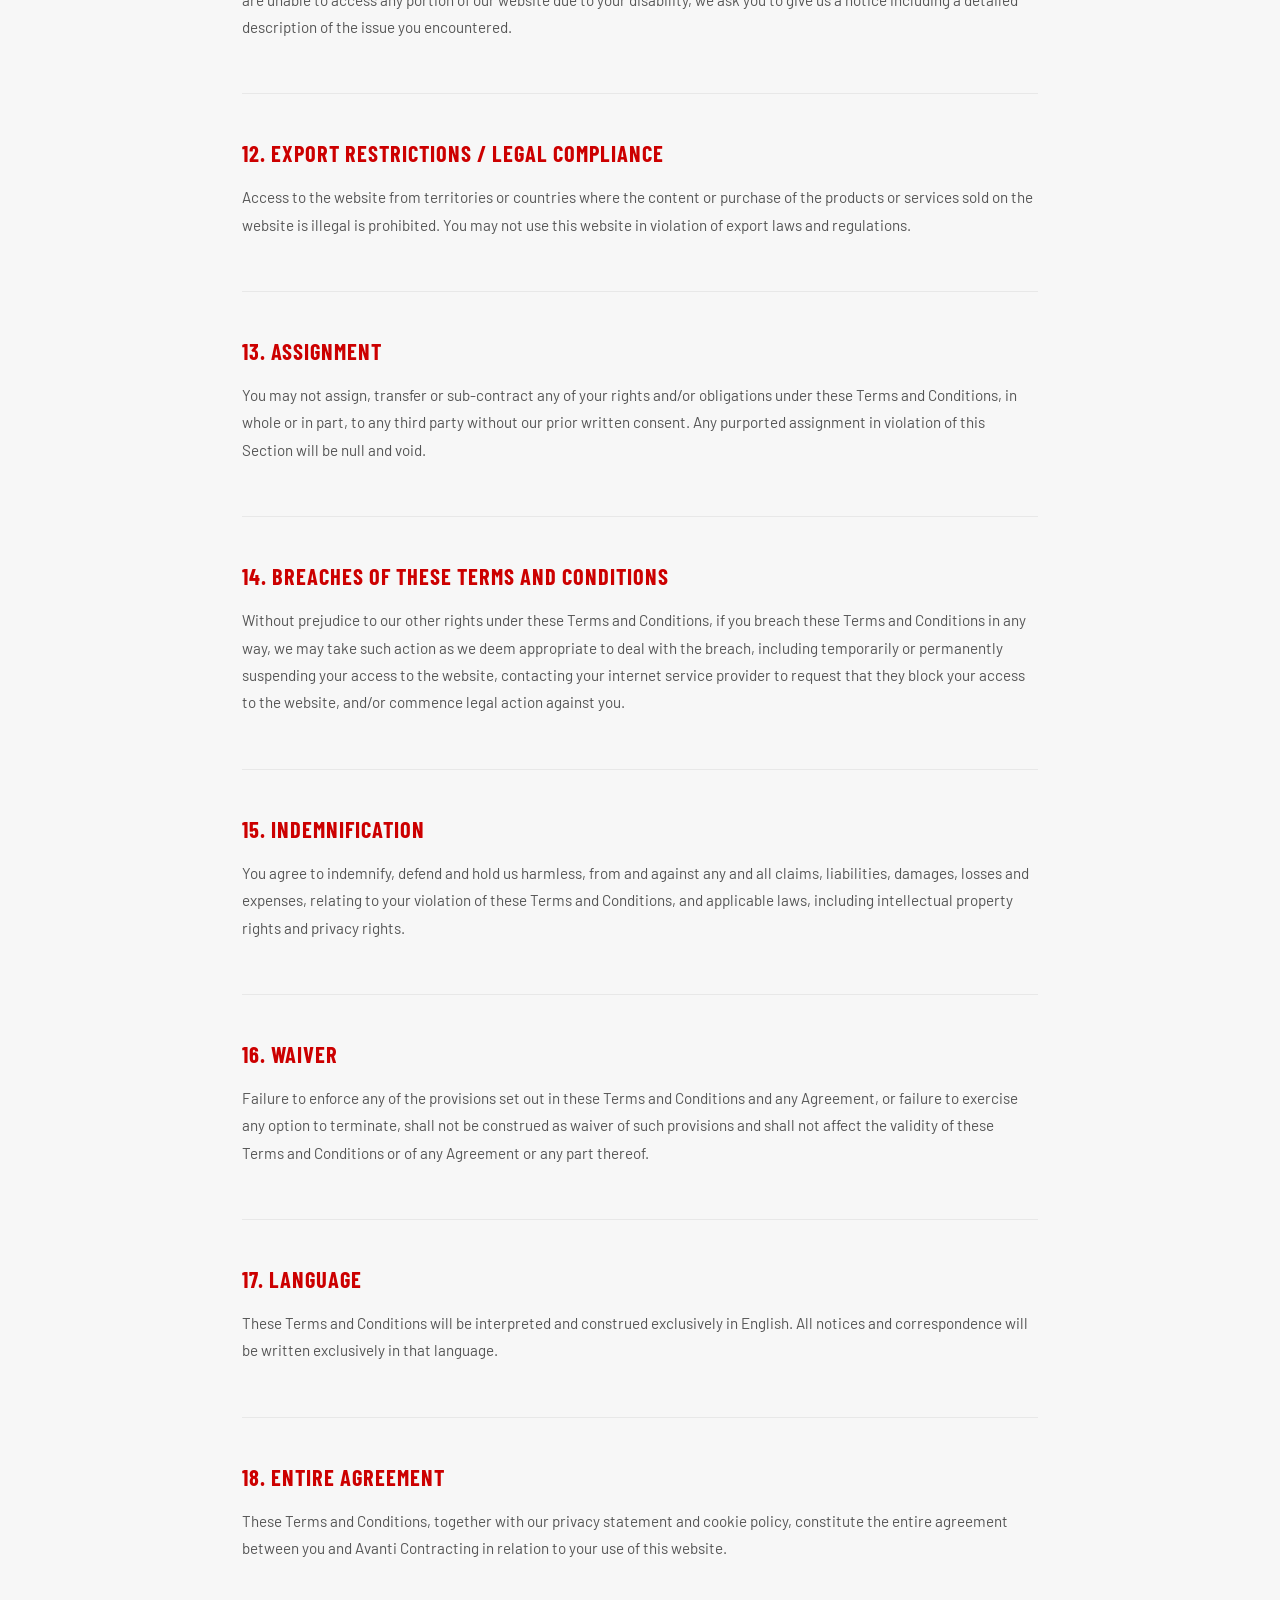
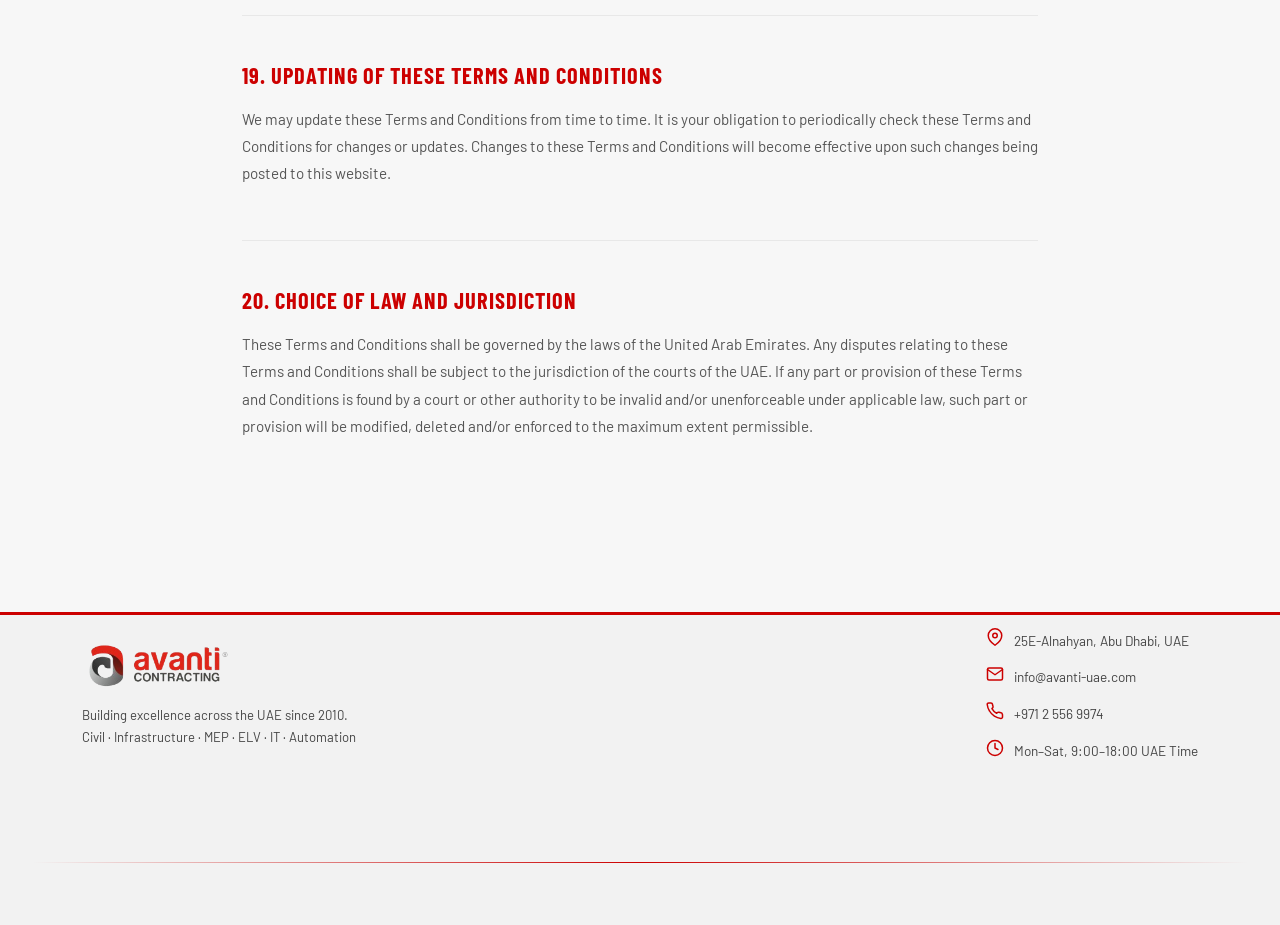
==== commit e6ff6cf0: "Update print statement from 'Hello' to 'Goodbye'" ====
--- a/projects.html
+++ b/projects.html
@@ -3,203 +3,9 @@
 <head>
   <meta charset="UTF-8" />
   <meta name="viewport" content="width=device-width, initial-scale=1.0"/>
-  <title>Projects – Avanti Contracting</title>
+  <title>Terms & Conditions – Avanti Contracting</title>
   <link rel="stylesheet" href="css/style.css" />
   <link href="https://fonts.googleapis.com/css2?family=Barlow+Condensed:wght@400;600;700;800&family=Barlow:wght@300;400;500&display=swap" rel="stylesheet"/>
-  <style>
-    /* ---- PROJECT CARD IMAGE SLIDESHOW ---- */
-    .project-card {
-      background: #fff;
-      border: 1px solid #e8e8e8;
-      border-top: 3px solid #cc0000;
-      overflow: hidden;
-      transition: transform 0.3s, box-shadow 0.3s;
-      display: flex;
-      flex-direction: column;
-    }
-
-    .project-card:hover {
-      transform: translateY(-4px);
-      box-shadow: 0 12px 32px rgba(0,0,0,0.12);
-    }
-
-    .project-slideshow {
-      position: relative;
-      width: 100%;
-      height: 220px;
-      overflow: hidden;
-      background: #111;
-    }
-
-    .project-slideshow img {
-      position: absolute;
-      top: 0; left: 0;
-      width: 100%;
-      height: 100%;
-      object-fit: cover;
-      opacity: 0;
-      transition: opacity 0.7s ease;
-    }
-
-    .project-slideshow img.active {
-      opacity: 1;
-    }
-
-    .slide-controls {
-      position: absolute;
-      bottom: 10px;
-      left: 50%;
-      transform: translateX(-50%);
-      display: flex;
-      gap: 6px;
-      z-index: 5;
-    }
-
-    .slide-dot {
-      width: 7px;
-      height: 7px;
-      border-radius: 50%;
-      background: rgba(255,255,255,0.5);
-      cursor: pointer;
-      transition: background 0.2s;
-    }
-
-    .slide-dot.active {
-      background: #cc0000;
-    }
-
-    .slide-arrow {
-      position: absolute;
-      top: 50%;
-      transform: translateY(-50%);
-      background: rgba(0,0,0,0.45);
-      color: #fff;
-      border: none;
-      width: 30px;
-      height: 30px;
-      border-radius: 50%;
-      font-size: 14px;
-      cursor: pointer;
-      z-index: 5;
-      display: flex;
-      align-items: center;
-      justify-content: center;
-      transition: background 0.2s;
-      opacity: 0;
-    }
-
-    .project-slideshow:hover .slide-arrow { opacity: 1; }
-    .slide-arrow:hover { background: #cc0000; }
-    .slide-arrow.prev { left: 8px; }
-    .slide-arrow.next { right: 8px; }
-
-    .no-image-placeholder {
-      width: 100%;
-      height: 220px;
-      background: linear-gradient(135deg, #1a1a1a 0%, #2a2a2a 100%);
-      display: flex;
-      flex-direction: column;
-      align-items: center;
-      justify-content: center;
-      color: #555;
-      font-family: 'Barlow Condensed', sans-serif;
-      letter-spacing: 2px;
-      font-size: 0.8rem;
-      text-transform: uppercase;
-      gap: 0.5rem;
-    }
-
-    .no-image-placeholder svg { opacity: 0.3; }
-
-    .project-card-body {
-      padding: 1.25rem;
-      flex: 1;
-      display: flex;
-      flex-direction: column;
-    }
-
-    .project-card-top {
-      display: flex;
-      gap: 0.5rem;
-      margin-bottom: 0.75rem;
-    }
-
-    .project-card-body h3 {
-      font-family: 'Barlow Condensed', sans-serif;
-      font-size: 1.15rem;
-      font-weight: 700;
-      text-transform: uppercase;
-      color: #111;
-      letter-spacing: 1px;
-      margin-bottom: 1rem;
-      line-height: 1.3;
-    }
-
-    .project-details {
-      display: flex;
-      flex-direction: column;
-      gap: 0.4rem;
-      margin-top: auto;
-      border-top: 1px solid #f0f0f0;
-      padding-top: 0.75rem;
-    }
-
-    .project-detail {
-      display: flex;
-      justify-content: space-between;
-      font-size: 0.82rem;
-      gap: 0.5rem;
-    }
-
-    .detail-label {
-      color: #999;
-      font-weight: 600;
-      text-transform: uppercase;
-      letter-spacing: 1px;
-      font-size: 0.72rem;
-      white-space: nowrap;
-    }
-
-    .detail-value {
-      color: #333;
-      text-align: right;
-      font-size: 0.82rem;
-    }
-
-    .project-cat {
-      font-family: 'Barlow Condensed', sans-serif;
-      font-size: 0.72rem;
-      font-weight: 700;
-      letter-spacing: 1.5px;
-      text-transform: uppercase;
-      padding: 0.2rem 0.6rem;
-      border-radius: 2px;
-    }
-
-    .project-cat.civil { background: #fff0f0; color: #cc0000; }
-    .project-cat.mep { background: #f0f4ff; color: #2a4099; }
-    .project-cat.infrastructure { background: #f0fff4; color: #1a7a3a; }
-    .project-cat.oil-gas { background: #fffbf0; color: #a07000; }
-
-    .project-status {
-      font-family: 'Barlow Condensed', sans-serif;
-      font-size: 0.72rem;
-      font-weight: 700;
-      letter-spacing: 1.5px;
-      text-transform: uppercase;
-      padding: 0.2rem 0.6rem;
-      border-radius: 2px;
-    }
-
-    .project-status.completed { background: #e8f5e9; color: #2e7d32; }
-
-    .projects-grid {
-      display: grid;
-      grid-template-columns: repeat(auto-fill, minmax(320px, 1fr));
-      gap: 1.5rem;
-      margin-top: 2rem;
-    }
-  </style>
 </head>
 <body>
 
@@ -212,571 +18,223 @@
         <a href="index.html">Home</a>
         <a href="about.html">About</a>
         <a href="services.html">Services</a>
-        <a href="projects.html" class="active">Projects</a>
+        <a href="projects.html">Projects</a>
         <a href="contact.html">Contact</a>
       </nav>
       <a href="contact.html" class="btn-header">Get in Touch</a>
     </div>
   </header>
 
-  <!-- PAGE HERO -->
   <section class="page-hero">
     <div class="container">
-      <p class="section-tag">Our Work</p>
-      <h1 class="page-hero-title">Completed Projects</h1>
-      <p style="color:#888; margin-top:0.75rem; font-size:1rem;">Delivering excellence across the UAE since 2010</p>
+      <p class="section-tag">Legal</p>
+      <h1 class="page-hero-title">Terms & Conditions</h1>
+      <p style="color:#888; margin-top:0.75rem; font-size:0.9rem;">Last updated: May 19, 2026</p>
     </div>
   </section>
 
-  <!-- STATS BAR -->
-  <section class="projects-stats">
-    <div class="projects-stats-inner">
-      <div class="proj-stat">
-        <span class="proj-stat-num" data-target="500">0</span>
-        <span class="proj-stat-label">Projects Completed</span>
-      </div>
-      <div class="proj-stat">
-        <span class="proj-stat-num" data-target="14">0</span>
-        <span class="proj-stat-label">Years Experience</span>
-      </div>
-      <div class="proj-stat">
-        <span class="proj-stat-num" data-target="200">0</span>
-        <span class="proj-stat-label">Team Members</span>
-      </div>
-      <div class="proj-stat">
-        <span class="proj-stat-num">UAE</span>
-        <span class="proj-stat-label">Based in Abu Dhabi</span>
-      </div>
+  <section class="section">
+    <div class="container terms-content">
+
+      <div class="terms-block">
+        <h2>1. Introduction</h2>
+        <p>These Terms and Conditions apply to this website and to the transactions related to our products and services. You may be bound by additional contracts related to your relationship with us or any products or services that you receive from us. If any provisions of the additional contracts conflict with any provisions of these Terms, the provisions of these additional contracts will control and prevail.</p>
+      </div>
+
+      <div class="terms-block">
+        <h2>2. Binding</h2>
+        <p>By registering with, accessing, or otherwise using this website, you hereby agree to be bound by these Terms and Conditions set forth below. The mere use of this website implies the knowledge and acceptance of these Terms and Conditions. In some particular cases, we can also ask you to explicitly agree.</p>
+      </div>
+
+      <div class="terms-block">
+        <h2>3. Electronic Communication</h2>
+        <p>By using this website or communicating with us by electronic means, you agree and acknowledge that we may communicate with you electronically on our website or by sending an email to you, and you agree that all agreements, notices, disclosures, and other communications that we provide to you electronically satisfy any legal requirement, including but not limited to the requirement that such communications should be in writing.</p>
+      </div>
+
+      <div class="terms-block">
+        <h2>4. Intellectual Property</h2>
+        <p>We or our licensors own and control all of the copyright and other intellectual property rights in the website and the data, information, and other resources displayed by or accessible within the website.</p>
+        <h3>4.1 All Rights Reserved</h3>
+        <p>Unless specific content dictates otherwise, you are not granted a license or any other right under Copyright, Trademark, Patent, or other Intellectual Property Rights. This means that you will not use, copy, reproduce, perform, display, distribute, embed into any electronic medium, alter, reverse engineer, decompile, transfer, download, transmit, monetize, sell, market, or commercialize any resources on this website in any form, without our prior written permission.</p>
+      </div>
+
+      <div class="terms-block">
+        <h2>5. Third-Party Property</h2>
+        <p>Our website may include hyperlinks or other references to other party's websites. We do not monitor or review the content of other party's websites which are linked to from this website. Products or services offered by other websites shall be subject to the applicable Terms and Conditions of those third parties. Opinions expressed or material appearing on those websites are not necessarily shared or endorsed by us.</p>
+        <p>We will not be responsible for any privacy practices or content of these sites. You bear all risks associated with the use of these websites and any related third-party services.</p>
+      </div>
+
+      <div class="terms-block">
+        <h2>6. Responsible Use</h2>
+        <p>By visiting our website, you agree to use it only for the purposes intended and as permitted by these Terms, any additional contracts with us, and applicable laws, regulations, and generally accepted online practices and industry guidelines. You must not use our website or services to publish or distribute any material which consists of malicious computer software, or conduct any systematic or automated data collection activities on or in relation to our website.</p>
+      </div>
+
+      <div class="terms-block">
+        <h2>7. Idea Submission</h2>
+        <p>Do not submit any ideas, inventions, works of authorship, or other information that can be considered your own intellectual property that you would like to present to us unless we have first signed an agreement regarding the intellectual property or a non-disclosure agreement. If you disclose it to us absent such written agreement, you grant to us a worldwide, irrevocable, non-exclusive, royalty-free license to use, reproduce, store, adapt, publish, translate and distribute your content in any existing or future media.</p>
+      </div>
+
+      <div class="terms-block">
+        <h2>8. Termination of Use</h2>
+        <p>We may, in our sole discretion, at any time modify or discontinue access to, temporarily or permanently, the website or any Service thereon. You agree that we will not be liable to you or any third party for any such modification, suspension or discontinuance of your access to, or use of, the website or any content that you may have shared on the website.</p>
+      </div>
+
+      <div class="terms-block">
+        <h2>9. Warranties and Liability</h2>
+        <p>This website and all content on the website are provided on an "as is" and "as available" basis and may include inaccuracies or typographical errors. We expressly disclaim all warranties of any kind, whether express or implied, as to the availability, accuracy, or completeness of the content.</p>
+        <p>Nothing on this website constitutes or is meant to constitute legal, financial or medical advice of any kind. If you require advice you should consult an appropriate professional.</p>
+      </div>
+
+      <div class="terms-block">
+        <h2>10. Privacy</h2>
+        <p>To access our website and/or services, you may be required to provide certain information about yourself as part of the registration process. You agree that any information you provide will always be accurate, correct, and up to date. We have developed a policy to address any privacy concerns you may have.</p>
+      </div>
+
+      <div class="terms-block">
+        <h2>11. Accessibility</h2>
+        <p>We are committed to making the content we provide accessible to individuals with disabilities. If you have a disability and are unable to access any portion of our website due to your disability, we ask you to give us a notice including a detailed description of the issue you encountered.</p>
+      </div>
+
+      <div class="terms-block">
+        <h2>12. Export Restrictions / Legal Compliance</h2>
+        <p>Access to the website from territories or countries where the content or purchase of the products or services sold on the website is illegal is prohibited. You may not use this website in violation of export laws and regulations.</p>
+      </div>
+
+      <div class="terms-block">
+        <h2>13. Assignment</h2>
+        <p>You may not assign, transfer or sub-contract any of your rights and/or obligations under these Terms and Conditions, in whole or in part, to any third party without our prior written consent. Any purported assignment in violation of this Section will be null and void.</p>
+      </div>
+
+      <div class="terms-block">
+        <h2>14. Breaches of These Terms and Conditions</h2>
+        <p>Without prejudice to our other rights under these Terms and Conditions, if you breach these Terms and Conditions in any way, we may take such action as we deem appropriate to deal with the breach, including temporarily or permanently suspending your access to the website, contacting your internet service provider to request that they block your access to the website, and/or commence legal action against you.</p>
+      </div>
+
+      <div class="terms-block">
+        <h2>15. Indemnification</h2>
+        <p>You agree to indemnify, defend and hold us harmless, from and against any and all claims, liabilities, damages, losses and expenses, relating to your violation of these Terms and Conditions, and applicable laws, including intellectual property rights and privacy rights.</p>
+      </div>
+
+      <div class="terms-block">
+        <h2>16. Waiver</h2>
+        <p>Failure to enforce any of the provisions set out in these Terms and Conditions and any Agreement, or failure to exercise any option to terminate, shall not be construed as waiver of such provisions and shall not affect the validity of these Terms and Conditions or of any Agreement or any part thereof.</p>
+      </div>
+
+      <div class="terms-block">
+        <h2>17. Language</h2>
+        <p>These Terms and Conditions will be interpreted and construed exclusively in English. All notices and correspondence will be written exclusively in that language.</p>
+      </div>
+
+      <div class="terms-block">
+        <h2>18. Entire Agreement</h2>
+        <p>These Terms and Conditions, together with our privacy statement and cookie policy, constitute the entire agreement between you and Avanti Contracting in relation to your use of this website.</p>
+      </div>
+
+      <div class="terms-block">
+        <h2>19. Updating of These Terms and Conditions</h2>
+        <p>We may update these Terms and Conditions from time to time. It is your obligation to periodically check these Terms and Conditions for changes or updates. Changes to these Terms and Conditions will become effective upon such changes being posted to this website.</p>
+      </div>
+
+      <div class="terms-block">
+        <h2>20. Choice of Law and Jurisdiction</h2>
+        <p>These Terms and Conditions shall be governed by the laws of the United Arab Emirates. Any disputes relating to these Terms and Conditions shall be subject to the jurisdiction of the courts of the UAE. If any part or provision of these Terms and Conditions is found by a court or other authority to be invalid and/or unenforceable under applicable law, such part or provision will be modified, deleted and/or enforced to the maximum extent permissible.</p>
+      </div>
+
     </div>
   </section>
 
-  <!-- FILTER BUTTONS -->
-  <section class="section projects-section">
-    <div class="container">
-      <div class="filter-btns">
-        <button class="filter-btn active" onclick="filterProjects('all', event)">All Projects</button>
-        <button class="filter-btn" onclick="filterProjects('civil', event)">Civil</button>
-        <button class="filter-btn" onclick="filterProjects('mep', event)">MEP</button>
-        <button class="filter-btn" onclick="filterProjects('infrastructure', event)">Infrastructure</button>
-        <button class="filter-btn" onclick="filterProjects('oil-gas', event)">Oil & Gas</button>
-      </div>
-
-      <!-- PROJECTS GRID -->
-      <div class="projects-grid">
-
-        <!-- Project 1: Al Ain Zoo -->
-        <div class="project-card" data-category="civil infrastructure">
-          <div class="project-slideshow" data-slideshow="1">
-            <img src="images/al-ain-zoo-1.jpg" class="active" alt="Al Ain Zoo 1" />
-            <img src="images/al-ain-zoo-2.jpg" alt="Al Ain Zoo 2" />
-            <img src="images/al-ain-zoo-3.jpg" alt="Al Ain Zoo 3" />
-            <img src="images/al-ain-zoo-4.jpg" alt="Al Ain Zoo 4" />
-            <img src="images/al-ain-zoo-5.jpg" alt="Al Ain Zoo 5" />
-            <img src="images/al-ain-zoo-6.jpg" alt="Al Ain Zoo 6" />
-            <button class="slide-arrow prev" onclick="changeSlide(1, -1, event)">&#8249;</button>
-            <button class="slide-arrow next" onclick="changeSlide(1, 1, event)">&#8250;</button>
-            <div class="slide-controls">
-              <span class="slide-dot active" onclick="goToSlide(1, 0, event)"></span>
-              <span class="slide-dot" onclick="goToSlide(1, 1, event)"></span>
-              <span class="slide-dot" onclick="goToSlide(1, 2, event)"></span>
-              <span class="slide-dot" onclick="goToSlide(1, 3, event)"></span>
-              <span class="slide-dot" onclick="goToSlide(1, 4, event)"></span>
-              <span class="slide-dot" onclick="goToSlide(1, 5, event)"></span>
-            </div>
-          </div>
-          <div class="project-card-body">
-            <div class="project-card-top">
-              <span class="project-cat civil">Civil</span>
-              <span class="project-status completed">Completed</span>
-            </div>
-            <h3>Al Ain Zoo Safari Excavation & Filling Works</h3>
-            <div class="project-details">
-              <div class="project-detail">
-                <span class="detail-label">Client</span>
-                <span class="detail-value">MIRAL LLC</span>
-              </div>
-              <div class="project-detail">
-                <span class="detail-label">Role</span>
-                <span class="detail-value">Main Contractor</span>
-              </div>
-              <div class="project-detail">
-                <span class="detail-label">Location</span>
-                <span class="detail-value">Al Ain, UAE</span>
-              </div>
-            </div>
-          </div>
-        </div>
-
-        <!-- Project 2: Medical Waste -->
-        <div class="project-card" data-category="civil infrastructure">
-          <div class="project-slideshow" data-slideshow="2">
-            <img src="images/Medical & Hazardous Waste Treatment Facility-1.jpg" class="active" alt="Medical Waste 1" />
-            <img src="images/Medical & Hazardous Waste Treatment Facility-2.jpg" alt="Medical Waste 2" />
-            <img src="images/Medical & Hazardous Waste Treatment Facility-3.jpg" alt="Medical Waste 3" />
-            <button class="slide-arrow prev" onclick="changeSlide(2, -1, event)">&#8249;</button>
-            <button class="slide-arrow next" onclick="changeSlide(2, 1, event)">&#8250;</button>
-            <div class="slide-controls">
-              <span class="slide-dot active" onclick="goToSlide(2, 0, event)"></span>
-              <span class="slide-dot" onclick="goToSlide(2, 1, event)"></span>
-              <span class="slide-dot" onclick="goToSlide(2, 2, event)"></span>
-            </div>
-          </div>
-          <div class="project-card-body">
-            <div class="project-card-top">
-              <span class="project-cat civil">Civil</span>
-              <span class="project-status completed">Completed</span>
-            </div>
-            <h3>Medical & Hazardous Waste Treatment Facility</h3>
-            <div class="project-details">
-              <div class="project-detail">
-                <span class="detail-label">Client</span>
-                <span class="detail-value">Dubai Municipality</span>
-              </div>
-              <div class="project-detail">
-                <span class="detail-label">Main Contractor</span>
-                <span class="detail-value">Cleanco Waste Treatment LLC</span>
-              </div>
-              <div class="project-detail">
-                <span class="detail-label">Role</span>
-                <span class="detail-value">Sub Contractor</span>
-              </div>
-              <div class="project-detail">
-                <span class="detail-label">Location</span>
-                <span class="detail-value">Dubai, UAE</span>
-              </div>
-            </div>
-          </div>
-        </div>
-
-        <!-- Project 3: Liwa Festival -->
-        <div class="project-card" data-category="civil">
-          <div class="project-slideshow" data-slideshow="3">
-            <img src="images/Tal Moreeb-Liwa-1.jpg" class="active" alt="Liwa Festival 1" />
-            <img src="images/Tal Moreeb-Liwa-2.jpg" alt="Liwa Festival 2" />
-            <img src="images/Tal Moreeb-Liwa-3.jpg" alt="Liwa Festival 3" />
-            <button class="slide-arrow prev" onclick="changeSlide(3, -1, event)">&#8249;</button>
-            <button class="slide-arrow next" onclick="changeSlide(3, 1, event)">&#8250;</button>
-            <div class="slide-controls">
-              <span class="slide-dot active" onclick="goToSlide(3, 0, event)"></span>
-              <span class="slide-dot" onclick="goToSlide(3, 1, event)"></span>
-              <span class="slide-dot" onclick="goToSlide(3, 2, event)"></span>
-            </div>
-          </div>
-          <div class="project-card-body">
-            <div class="project-card-top">
-              <span class="project-cat civil">Civil</span>
-              <span class="project-status completed">Completed</span>
-            </div>
-            <h3>Tal More'eb – Liwa Festival 2025</h3>
-            <div class="project-details">
-              <div class="project-detail">
-                <span class="detail-label">Client</span>
-                <span class="detail-value">MIRAL LLC</span>
-              </div>
-              <div class="project-detail">
-                <span class="detail-label">Role</span>
-                <span class="detail-value">Main Contractor</span>
-              </div>
-              <div class="project-detail">
-                <span class="detail-label">Location</span>
-                <span class="detail-value">Liwa, Abu Dhabi</span>
-              </div>
-            </div>
-          </div>
-        </div>
-
-        <!-- Project 4: Tawam Roundabout -->
-        <div class="project-card" data-category="mep">
-          <div class="project-slideshow" data-slideshow="4">
-            <img src="images/Converting Tawam Roundabout-1.jpg" class="active" alt="Tawam 1" />
-            <img src="images/Converting Tawam Roundabout-2.jpg" alt="Tawam 2" />
-            <img src="images/Converting Tawam Roundabout-3.jpg" alt="Tawam 3" />
-            <img src="images/Converting Tawam Roundabout-4.jpg" alt="Tawam 4" />
-            <img src="images/Converting Tawam Roundabout-5.jpg" alt="Tawam 5" />
-            <img src="images/Converting Tawam Roundabout-6.jpg" alt="Tawam 6" />
-            <button class="slide-arrow prev" onclick="changeSlide(4, -1, event)">&#8249;</button>
-            <button class="slide-arrow next" onclick="changeSlide(4, 1, event)">&#8250;</button>
-            <div class="slide-controls">
-              <span class="slide-dot active" onclick="goToSlide(4, 0, event)"></span>
-              <span class="slide-dot" onclick="goToSlide(4, 1, event)"></span>
-              <span class="slide-dot" onclick="goToSlide(4, 2, event)"></span>
-              <span class="slide-dot" onclick="goToSlide(4, 3, event)"></span>
-              <span class="slide-dot" onclick="goToSlide(4, 4, event)"></span>
-              <span class="slide-dot" onclick="goToSlide(4, 5, event)"></span>
-            </div>
-          </div>
-          <div class="project-card-body">
-            <div class="project-card-top">
-              <span class="project-cat mep">MEP</span>
-              <span class="project-status completed">Completed</span>
-            </div>
-            <h3>Converting Tawam Roundabout into Intersection with Underpass</h3>
-            <div class="project-details">
-              <div class="project-detail">
-                <span class="detail-label">Client</span>
-                <span class="detail-value">DMT</span>
-              </div>
-              <div class="project-detail">
-                <span class="detail-label">Main Contractor</span>
-                <span class="detail-value">Hilalco Wade Adams (JV)</span>
-              </div>
-              <div class="project-detail">
-                <span class="detail-label">Role</span>
-                <span class="detail-value">MEP Contractor</span>
-              </div>
-              <div class="project-detail">
-                <span class="detail-label">Location</span>
-                <span class="detail-value">Al Ain, UAE</span>
-              </div>
-            </div>
-          </div>
-        </div>
-
-        <!-- Project 5: Al Dhafra Landfill -->
-        <div class="project-card" data-category="infrastructure">
-          <div class="project-slideshow" data-slideshow="5">
-            <img src="images/Tadweer - Hameem-1.jpg" class="active" alt="Tadweer 1" />
-            <img src="images/Tadweer - Hameem-2.jpg" alt="Tadweer 2" />
-            <img src="images/Tadweer - Hameem-3.jpg" alt="Tadweer 3" />
-            <img src="images/Tadweer - Hameem-4.jpg" alt="Tadweer 4" />
-            <img src="images/Tadweer - Hameem-5.jpg" alt="Tadweer 5" />
-            <button class="slide-arrow prev" onclick="changeSlide(5, -1, event)">&#8249;</button>
-            <button class="slide-arrow next" onclick="changeSlide(5, 1, event)">&#8250;</button>
-            <div class="slide-controls">
-              <span class="slide-dot active" onclick="goToSlide(5, 0, event)"></span>
-              <span class="slide-dot" onclick="goToSlide(5, 1, event)"></span>
-              <span class="slide-dot" onclick="goToSlide(5, 2, event)"></span>
-              <span class="slide-dot" onclick="goToSlide(5, 3, event)"></span>
-              <span class="slide-dot" onclick="goToSlide(5, 4, event)"></span>
-            </div>
-          </div>
-          <div class="project-card-body">
-            <div class="project-card-top">
-              <span class="project-cat infrastructure">Infrastructure</span>
-              <span class="project-status completed">Completed</span>
-            </div>
-            <h3>Developing Al Dhafra Landfill (Hameem) Roads & Main Gate</h3>
-            <div class="project-details">
-              <div class="project-detail">
-                <span class="detail-label">Client</span>
-                <span class="detail-value">Tadweer Group</span>
-              </div>
-              <div class="project-detail">
-                <span class="detail-label">Role</span>
-                <span class="detail-value">Main Contractor</span>
-              </div>
-              <div class="project-detail">
-                <span class="detail-label">Location</span>
-                <span class="detail-value">Al Dhafra, Abu Dhabi</span>
-              </div>
-            </div>
-          </div>
-        </div>
-
-        <!-- Project 6: Zayed City -->
-        <div class="project-card" data-category="mep">
-          <div class="project-slideshow" data-slideshow="6">
-            <img src="images/zayed1.jpg" class="active" alt="Zayed City 1" />
-            <img src="images/zayed2.jpg" alt="Zayed City 2" />
-            <img src="images/zayed3.jpg" alt="Zayed City 3" />
-            <button class="slide-arrow prev" onclick="changeSlide(6, -1, event)">&#8249;</button>
-            <button class="slide-arrow next" onclick="changeSlide(6, 1, event)">&#8250;</button>
-            <div class="slide-controls">
-              <span class="slide-dot active" onclick="goToSlide(6, 0, event)"></span>
-              <span class="slide-dot" onclick="goToSlide(6, 1, event)"></span>
-              <span class="slide-dot" onclick="goToSlide(6, 2, event)"></span>
-            </div>
-          </div>
-          <div class="project-card-body">
-            <div class="project-card-top">
-              <span class="project-cat mep">MEP</span>
-              <span class="project-status completed">Completed</span>
-            </div>
-            <h3>Zayed City Commercial District – Infrastructure Works for South Spine</h3>
-            <div class="project-details">
-              <div class="project-detail">
-                <span class="detail-label">Client</span>
-                <span class="detail-value">Musanada</span>
-              </div>
-              <div class="project-detail">
-                <span class="detail-label">Main Contractor</span>
-                <span class="detail-value">Tristar Engineering & Construction LLC</span>
-              </div>
-              <div class="project-detail">
-                <span class="detail-label">Role</span>
-                <span class="detail-value">MEP Contractor</span>
-              </div>
-              <div class="project-detail">
-                <span class="detail-label">Location</span>
-                <span class="detail-value">Zayed City, Abu Dhabi</span>
-              </div>
-            </div>
-          </div>
-        </div>
-
-        <!-- Project 7: Riyadh City -->
-        <div class="project-card" data-category="mep">
-          <div class="project-slideshow" data-slideshow="7">
-            <img src="images/Riyadh City Development –1.jpg" class="active" alt="Riyadh City 1" />
-            <img src="images/Riyadh City Development –2.jpg" alt="Riyadh City 2" />
-            <img src="images/Riyadh City Development –3.jpg" alt="Riyadh City 3" />
-            <img src="images/Riyadh City Development –4.jpg" alt="Riyadh City 4" />
-            <button class="slide-arrow prev" onclick="changeSlide(7, -1, event)">&#8249;</button>
-            <button class="slide-arrow next" onclick="changeSlide(7, 1, event)">&#8250;</button>
-            <div class="slide-controls">
-              <span class="slide-dot active" onclick="goToSlide(7, 0, event)"></span>
-              <span class="slide-dot" onclick="goToSlide(7, 1, event)"></span>
-              <span class="slide-dot" onclick="goToSlide(7, 2, event)"></span>
-              <span class="slide-dot" onclick="goToSlide(7, 3, event)"></span>
-            </div>
-          </div>
-          <div class="project-card-body">
-            <div class="project-card-top">
-              <span class="project-cat mep">MEP</span>
-              <span class="project-status completed">Completed</span>
-            </div>
-            <h3>Riyadh City Development</h3>
-            <div class="project-details">
-              <div class="project-detail">
-                <span class="detail-label">Client</span>
-                <span class="detail-value">Aldar Projects LLC OPC</span>
-              </div>
-              <div class="project-detail">
-                <span class="detail-label">Main Contractor</span>
-                <span class="detail-value">Tristar Engineering & Construction LLC</span>
-              </div>
-              <div class="project-detail">
-                <span class="detail-label">Role</span>
-                <span class="detail-value">MEP Contractor</span>
-              </div>
-              <div class="project-detail">
-                <span class="detail-label">Location</span>
-                <span class="detail-value">Abu Dhabi, UAE</span>
-              </div>
-            </div>
-          </div>
-        </div>
-
-        <!-- Project 8: ADNOC BU HASA (no images) -->
-        <div class="project-card" data-category="oil-gas">
-          <div class="no-image-placeholder">
-            <svg xmlns="http://www.w3.org/2000/svg" viewBox="0 0 24 24" fill="none" stroke="#555" stroke-width="1.5" width="36" height="36"><rect x="3" y="3" width="18" height="18" rx="2"/><circle cx="8.5" cy="8.5" r="1.5"/><polyline points="21 15 16 10 5 21"/></svg>
-            <span>Images Coming Soon</span>
-          </div>
-          <div class="project-card-body">
-            <div class="project-card-top">
-              <span class="project-cat oil-gas">Oil & Gas</span>
-              <span class="project-status completed">Completed</span>
-            </div>
-            <h3>EPCM Project Wave Component 3B: BU HASA</h3>
-            <div class="project-details">
-              <div class="project-detail">
-                <span class="detail-label">Client</span>
-                <span class="detail-value">ADNOC Onshore</span>
-              </div>
-              <div class="project-detail">
-                <span class="detail-label">Impl. Contractor</span>
-                <span class="detail-value">Marks Project Management LLC OPC</span>
-              </div>
-              <div class="project-detail">
-                <span class="detail-label">Role</span>
-                <span class="detail-value">Sub Contractor</span>
-              </div>
-              <div class="project-detail">
-                <span class="detail-label">Location</span>
-                <span class="detail-value">Bu Hasa, Abu Dhabi</span>
-              </div>
-            </div>
-          </div>
-        </div>
-
-      </div>
-    </div>
-  </section>
-
-  <!-- CTA -->
-  <section class="cta-section">
-    <div class="container cta-inner">
-      <h2>Have a Project in Mind?</h2>
-      <p>Get in touch with our team and let's discuss your requirements.</p>
-      <a href="contact.html" class="btn-primary">Contact Us</a>
-    </div>
-  </section>
-
-  <!-- FOOTER -->
   <footer class="site-footer">
-    <div class="container footer-top">
-      <div class="footer-brand animate-footer">
-        <a href="index.html"><img src="images/avanti_logo.png" alt="Avanti Contracting Logo" style="height:45px; width:auto;" /></a>
-        <p>Building excellence across the UAE since 2010.<br>Civil · Infrastructure · MEP · ELV · IT · Automation</p>
-      </div>
-      <div class="footer-contact-icons animate-footer">
-        <div class="footer-icon-item">
-          <span class="footer-icon"><svg xmlns="http://www.w3.org/2000/svg" viewBox="0 0 24 24" fill="none" stroke="#cc0000" stroke-width="2" stroke-linecap="round" stroke-linejoin="round" width="18" height="18"><path d="M21 10c0 7-9 13-9 13S3 17 3 10a9 9 0 0 1 18 0z"/><circle cx="12" cy="10" r="3"/></svg></span>
-          <span>25E-Alnahyan, Abu Dhabi, UAE</span>
-        </div>
-        <div class="footer-icon-item">
-          <span class="footer-icon"><svg xmlns="http://www.w3.org/2000/svg" viewBox="0 0 24 24" fill="none" stroke="#cc0000" stroke-width="2" stroke-linecap="round" stroke-linejoin="round" width="18" height="18"><path d="M4 4h16c1.1 0 2 .9 2 2v12c0 1.1-.9 2-2 2H4c-1.1 0-2-.9-2-2V6c0-1.1.9-2 2-2z"/><polyline points="22,6 12,13 2,6"/></svg></span>
-          <span>info@avanti-uae.com</span>
-        </div>
-        <div class="footer-icon-item">
-          <span class="footer-icon"><svg xmlns="http://www.w3.org/2000/svg" viewBox="0 0 24 24" fill="none" stroke="#cc0000" stroke-width="2" stroke-linecap="round" stroke-linejoin="round" width="18" height="18"><path d="M22 16.92v3a2 2 0 0 1-2.18 2 19.79 19.79 0 0 1-8.63-3.07A19.5 19.5 0 0 1 4.69 12a19.79 19.79 0 0 1-3.07-8.67A2 2 0 0 1 3.6 1.18h3a2 2 0 0 1 2 1.72c.127.96.361 1.903.7 2.81a2 2 0 0 1-.45 2.11L7.91 8.77a16 16 0 0 0 6.29 6.29l.91-.91a2 2 0 0 1 2.11-.45c.907.339 1.85.573 2.81.7a2 2 0 0 1 1.72 2.02z"/></svg></span>
-          <span>+971 2 556 9974</span>
-        </div>
-        <div class="footer-icon-item">
-          <span class="footer-icon"><svg xmlns="http://www.w3.org/2000/svg" viewBox="0 0 24 24" fill="none" stroke="#cc0000" stroke-width="2" stroke-linecap="round" stroke-linejoin="round" width="18" height="18"><circle cx="12" cy="12" r="10"/><polyline points="12 6 12 12 16 14"/></svg></span>
-          <span>Mon–Sat, 9:00–18:00 UAE Time</span>
-        </div>
-      </div>
-    </div>
-    <div class="footer-social animate-footer">
-      <a href="https://ae.linkedin.com/company/avanti-contracting-&-general-maintenance" target="_blank" class="social-btn linkedin" title="LinkedIn">
-        <svg xmlns="http://www.w3.org/2000/svg" viewBox="0 0 24 24"><path d="M16 8a6 6 0 0 1 6 6v7h-4v-7a2 2 0 0 0-2-2 2 2 0 0 0-2 2v7h-4v-7a6 6 0 0 1 6-6z"/><rect x="2" y="9" width="4" height="12"/><circle cx="4" cy="4" r="2"/></svg>
-      </a>
-      <a href="https://www.youtube.com/channel/UCp6lrFs3oOhGaDWDqDpE3rA" target="_blank" class="social-btn youtube-btn" title="YouTube">
-        <svg xmlns="http://www.w3.org/2000/svg" viewBox="0 0 24 24" fill="none"><path fill="#FF0000" d="M22.54 6.42a2.78 2.78 0 0 0-1.95-1.96C18.88 4 12 4 12 4s-6.88 0-8.59.46a2.78 2.78 0 0 0-1.95 1.96A29 29 0 0 0 1 12a29 29 0 0 0 .46 5.58A2.78 2.78 0 0 0 3.41 19.6C5.12 20 12 20 12 20s6.88 0 8.59-.46a2.78 2.78 0 0 0 1.95-1.95A29 29 0 0 0 23 12a29 29 0 0 0-.46-5.58z"/><polygon fill="#ffffff" points="9.75 15.02 15.5 12 9.75 8.98 9.75 15.02"/></svg>
-      </a>
-      <a href="https://www.facebook.com/people/Avanti-Contracting-and-General-Maintenance/100093228972796/" target="_blank" class="social-btn facebook" title="Facebook">
-        <svg xmlns="http://www.w3.org/2000/svg" viewBox="0 0 24 24"><path d="M18 2h-3a5 5 0 0 0-5 5v3H7v4h3v8h4v-8h3l1-4h-4V7a1 1 0 0 1 1-1h3z"/></svg>
-      </a>
-      <a href="https://wa.me/971589056727" target="_blank" class="social-btn whatsapp" title="WhatsApp">
-        <svg xmlns="http://www.w3.org/2000/svg" viewBox="0 0 24 24"><path d="M17.472 14.382c-.297-.149-1.758-.867-2.03-.967-.273-.099-.471-.148-.67.15-.197.297-.767.966-.94 1.164-.173.199-.347.223-.644.075-.297-.15-1.255-.463-2.39-1.475-.883-.788-1.48-1.761-1.653-2.059-.173-.297-.018-.458.13-.606.134-.133.298-.347.446-.52.149-.174.198-.298.298-.497.099-.198.05-.371-.025-.52-.075-.149-.669-1.612-.916-2.207-.242-.579-.487-.5-.669-.51-.173-.008-.371-.01-.57-.01-.198 0-.52.074-.792.372-.272.297-1.04 1.016-1.04 2.479 0 1.462 1.065 2.875 1.213 3.074.149.198 2.096 3.2 5.077 4.487.709.306 1.262.489 1.694.625.712.227 1.36.195 1.871.118.571-.085 1.758-.719 2.006-1.413.248-.694.248-1.289.173-1.413-.074-.124-.272-.198-.57-.347z"/><path d="M12 0C5.373 0 0 5.373 0 12c0 2.124.554 4.122 1.524 5.855L.057 23.887l6.206-1.448A11.945 11.945 0 0 0 12 24c6.627 0 12-5.373 12-12S18.627 0 12 0zm0 21.894a9.893 9.893 0 0 1-5.031-1.376l-.361-.214-3.732.871.944-3.63-.235-.374A9.859 9.859 0 0 1 2.106 12C2.106 6.533 6.533 2.106 12 2.106S21.894 6.533 21.894 12 17.467 21.894 12 21.894z"/></svg>
-      </a>
-    </div>
-    <div class="footer-divider">
-      <div class="footer-divider-line"></div>
-    </div>
-    <div class="container footer-bottom-links">
-      <div class="footer-nav-links animate-footer">
-        <a href="index.html">Home</a>
-        <span class="footer-sep">|</span>
-        <a href="about.html">About</a>
-        <span class="footer-sep">|</span>
-        <a href="services.html">Services</a>
-        <span class="footer-sep">|</span>
-        <a href="projects.html">Projects</a>
-        <span class="footer-sep">|</span>
+  <div class="container footer-top">
+    <div class="footer-brand animate-footer">
+      <a href="index.html"><img src="images/avanti_logo.png" alt="Avanti Contracting Logo" style="height:45px; width:auto;" /></a>
+      <p>Building excellence across the UAE since 2010.<br>Civil · Infrastructure · MEP · ELV · IT · Automation</p>
+    </div>
+    <div class="footer-contact-icons animate-footer">
+      <div class="footer-icon-item">
+        <span class="footer-icon"><svg xmlns="http://www.w3.org/2000/svg" viewBox="0 0 24 24" fill="none" stroke="#cc0000" stroke-width="2" stroke-linecap="round" stroke-linejoin="round" width="18" height="18"><path d="M21 10c0 7-9 13-9 13S3 17 3 10a9 9 0 0 1 18 0z"/><circle cx="12" cy="10" r="3"/></svg></span>
+        <span>25E-Alnahyan, Abu Dhabi, UAE</span>
+      </div>
+      <div class="footer-icon-item">
+        <span class="footer-icon"><svg xmlns="http://www.w3.org/2000/svg" viewBox="0 0 24 24" fill="none" stroke="#cc0000" stroke-width="2" stroke-linecap="round" stroke-linejoin="round" width="18" height="18"><path d="M4 4h16c1.1 0 2 .9 2 2v12c0 1.1-.9 2-2 2H4c-1.1 0-2-.9-2-2V6c0-1.1.9-2 2-2z"/><polyline points="22,6 12,13 2,6"/></svg></span>
+        <span>info@avanti-uae.com</span>
+      </div>
+      <div class="footer-icon-item">
+        <span class="footer-icon"><svg xmlns="http://www.w3.org/2000/svg" viewBox="0 0 24 24" fill="none" stroke="#cc0000" stroke-width="2" stroke-linecap="round" stroke-linejoin="round" width="18" height="18"><path d="M22 16.92v3a2 2 0 0 1-2.18 2 19.79 19.79 0 0 1-8.63-3.07A19.5 19.5 0 0 1 4.69 12a19.79 19.79 0 0 1-3.07-8.67A2 2 0 0 1 3.6 1.18h3a2 2 0 0 1 2 1.72c.127.96.361 1.903.7 2.81a2 2 0 0 1-.45 2.11L7.91 8.77a16 16 0 0 0 6.29 6.29l.91-.91a2 2 0 0 1 2.11-.45c.907.339 1.85.573 2.81.7a2 2 0 0 1 1.72 2.02z"/></svg></span>
+        <span>+971 2 556 9974</span>
+      </div>
+      <div class="footer-icon-item">
+        <span class="footer-icon"><svg xmlns="http://www.w3.org/2000/svg" viewBox="0 0 24 24" fill="none" stroke="#cc0000" stroke-width="2" stroke-linecap="round" stroke-linejoin="round" width="18" height="18"><circle cx="12" cy="12" r="10"/><polyline points="12 6 12 12 16 14"/></svg></span>
+        <span>Mon–Sat, 9:00–18:00 UAE Time</span>
+      </div>
+    </div>
+  </div>
+  </div>
+  <div class="footer-social animate-footer">
+  <a href="https://ae.linkedin.com/company/avanti-contracting-&-general-maintenance" target="_blank" class="social-btn linkedin" title="LinkedIn">
+    <svg xmlns="http://www.w3.org/2000/svg" viewBox="0 0 24 24"><path d="M16 8a6 6 0 0 1 6 6v7h-4v-7a2 2 0 0 0-2-2 2 2 0 0 0-2 2v7h-4v-7a6 6 0 0 1 6-6z"/><rect x="2" y="9" width="4" height="12"/><circle cx="4" cy="4" r="2"/></svg>
+  </a>
+  <a href="https://www.youtube.com/channel/UCp6lrFs3oOhGaDWDqDpE3rA" target="_blank" class="social-btn youtube-btn" title="YouTube">
+    <svg xmlns="http://www.w3.org/2000/svg" viewBox="0 0 24 24" fill="none"><path fill="#FF0000" d="M22.54 6.42a2.78 2.78 0 0 0-1.95-1.96C18.88 4 12 4 12 4s-6.88 0-8.59.46a2.78 2.78 0 0 0-1.95 1.96A29 29 0 0 0 1 12a29 29 0 0 0 .46 5.58A2.78 2.78 0 0 0 3.41 19.6C5.12 20 12 20 12 20s6.88 0 8.59-.46a2.78 2.78 0 0 0 1.95-1.95A29 29 0 0 0 23 12a29 29 0 0 0-.46-5.58z"/><polygon fill="#ffffff" points="9.75 15.02 15.5 12 9.75 8.98 9.75 15.02"/></svg>
+  </a>
+  <a href="https://www.facebook.com/people/Avanti-Contracting-and-General-Maintenance/100093228972796/" target="_blank" class="social-btn facebook" title="Facebook">
+    <svg xmlns="http://www.w3.org/2000/svg" viewBox="0 0 24 24"><path d="M18 2h-3a5 5 0 0 0-5 5v3H7v4h3v8h4v-8h3l1-4h-4V7a1 1 0 0 1 1-1h3z"/></svg>
+  </a>
+  <a href="https://wa.me/971589056727" target="_blank" class="social-btn whatsapp" title="WhatsApp">
+    <svg xmlns="http://www.w3.org/2000/svg" viewBox="0 0 24 24"><path d="M17.472 14.382c-.297-.149-1.758-.867-2.03-.967-.273-.099-.471-.148-.67.15-.197.297-.767.966-.94 1.164-.173.199-.347.223-.644.075-.297-.15-1.255-.463-2.39-1.475-.883-.788-1.48-1.761-1.653-2.059-.173-.297-.018-.458.13-.606.134-.133.298-.347.446-.52.149-.174.198-.298.298-.497.099-.198.05-.371-.025-.52-.075-.149-.669-1.612-.916-2.207-.242-.579-.487-.5-.669-.51-.173-.008-.371-.01-.57-.01-.198 0-.52.074-.792.372-.272.297-1.04 1.016-1.04 2.479 0 1.462 1.065 2.875 1.213 3.074.149.198 2.096 3.2 5.077 4.487.709.306 1.262.489 1.694.625.712.227 1.36.195 1.871.118.571-.085 1.758-.719 2.006-1.413.248-.694.248-1.289.173-1.413-.074-.124-.272-.198-.57-.347z"/><path d="M12 0C5.373 0 0 5.373 0 12c0 2.124.554 4.122 1.524 5.855L.057 23.887l6.206-1.448A11.945 11.945 0 0 0 12 24c6.627 0 12-5.373 12-12S18.627 0 12 0zm0 21.894a9.893 9.893 0 0 1-5.031-1.376l-.361-.214-3.732.871.944-3.63-.235-.374A9.859 9.859 0 0 1 2.106 12C2.106 6.533 6.533 2.106 12 2.106S21.894 6.533 21.894 12 17.467 21.894 12 21.894z"/></svg>
+  </a>
+</div>
+  <div class="footer-divider">
+    <div class="footer-divider-line"></div>
+  </div>
+  <div class="container footer-bottom-links">
+    <div class="footer-nav-links animate-footer">
+      <a href="index.html">Home</a>
+      <span class="footer-sep">|</span>
+      <a href="about.html">About</a>
+      <span class="footer-sep">|</span>
+      <a href="services.html">Services</a>
+      <span class="footer-sep">|</span>
+      <a href="projects.html">Projects</a>
+      <span class="footer-sep">|</span>
         <a href="contact.html">Contact</a>
-        <span class="footer-sep">|</span>
-        <a href="certifications.html">Certifications</a>
-        <span class="footer-sep">|</span>
-        <a href="terms.html">Terms & Conditions</a>
-        <span class="footer-sep">|</span>
-        <a href="careers.html">Careers</a>
-      </div>
-      <div class="footer-copy animate-footer">
-        <p>© 2024 Avanti Contracting. All rights reserved.</p>
-      </div>
-    </div>
-  </footer>
-
-  <script>
-    // ---- SLIDESHOW ----
-    const slideshowState = {};
-
-    function initSlideshows() {
-      document.querySelectorAll('.project-slideshow').forEach(ss => {
-        const id = ss.getAttribute('data-slideshow');
-        slideshowState[id] = { current: 0, timer: null };
-        startAutoSlide(id);
-      });
-    }
-
-    function getSlideshow(id) {
-      return document.querySelector(`.project-slideshow[data-slideshow="${id}"]`);
-    }
-
-    function showSlide(id, index) {
-      const ss = getSlideshow(id);
-      if (!ss) return;
-      const imgs = ss.querySelectorAll('img');
-      const dots = ss.querySelectorAll('.slide-dot');
-      if (!imgs.length) return;
-      index = (index + imgs.length) % imgs.length;
-      imgs.forEach(img => img.classList.remove('active'));
-      dots.forEach(dot => dot.classList.remove('active'));
-      imgs[index].classList.add('active');
-      if (dots[index]) dots[index].classList.add('active');
-      slideshowState[id].current = index;
-    }
-
-    function changeSlide(id, dir, e) {
-      if (e) e.stopPropagation();
-      const state = slideshowState[id];
-      clearInterval(state.timer);
-      showSlide(id, state.current + dir);
-      startAutoSlide(id);
-    }
-
-    function goToSlide(id, index, e) {
-      if (e) e.stopPropagation();
-      const state = slideshowState[id];
-      clearInterval(state.timer);
-      showSlide(id, index);
-      startAutoSlide(id);
-    }
-
-    function startAutoSlide(id) {
-      const state = slideshowState[id];
-      state.timer = setInterval(() => {
-        showSlide(id, state.current + 1);
-      }, 3500);
-    }
-
-    // ---- FILTER ----
-    window.filterProjects = function(category, e) {
-      const cards = document.querySelectorAll('.project-card');
-      const btns = document.querySelectorAll('.filter-btn');
-      btns.forEach(btn => btn.classList.remove('active'));
-      if (e && e.target) e.target.classList.add('active');
-      cards.forEach(card => {
-        const categories = card.dataset.category.split(' ');
-        if (category === 'all' || categories.includes(category)) {
-          card.style.display = 'flex';
-        } else {
-          card.style.display = 'none';
-        }
-      });
-    }
-
-    // ---- FOOTER ANIMATION ----
-    const footerObserver = new IntersectionObserver((entries) => {
-      entries.forEach((entry, index) => {
-        if (entry.isIntersecting) {
-          setTimeout(() => entry.target.classList.add('visible'), index * 200);
-        }
-      });
-    }, { threshold: 0.2 });
-    document.querySelectorAll('.animate-footer').forEach(el => footerObserver.observe(el));
-
-    const dividerObserver = new IntersectionObserver((entries) => {
-      entries.forEach(entry => { if (entry.isIntersecting) entry.target.classList.add('animated'); });
-    }, { threshold: 0.5 });
-    const divider = document.querySelector('.footer-divider-line');
-    if (divider) dividerObserver.observe(divider);
-
-    // ---- COUNTER ANIMATION ----
-    function animateCounters() {
-      document.querySelectorAll('.proj-stat-num[data-target]').forEach(counter => {
-        const target = parseInt(counter.getAttribute('data-target'));
-        const step = target / (2000 / 16);
-        let current = 0;
-        const timer = setInterval(() => {
-          current += step;
-          if (current >= target) { counter.textContent = target + '+'; clearInterval(timer); }
-          else { counter.textContent = Math.floor(current); }
-        }, 16);
-      });
-    }
-    const statsObserver = new IntersectionObserver((entries) => {
-      entries.forEach(entry => { if (entry.isIntersecting) { animateCounters(); statsObserver.disconnect(); } });
-    }, { threshold: 0.5 });
-    const statsSection = document.querySelector('.projects-stats');
-    if (statsSection) statsObserver.observe(statsSection);
-
-    // ---- INIT ----
-    document.addEventListener('DOMContentLoaded', initSlideshows);
-  </script>
-
+      <span class="footer-sep">|</span>
+      <a href="certifications.html">Certifications</a>
+      <span class="footer-sep">|</span>
+      <a href="terms.html">Terms & Conditions</a>
+      <span class="footer-sep">|</span>
+      <a href="careers.html">Careers</a>
+    </div>
+    <div class="footer-copy animate-footer">
+      <p>© 2024 Avanti Contracting. All rights reserved.</p>
+    </div>
+  </div>
+</footer>
+
+<script>
+  const footerObserver = new IntersectionObserver((entries) => {
+    entries.forEach((entry, index) => {
+      if (entry.isIntersecting) {
+        setTimeout(() => {
+          entry.target.classList.add('visible');
+        }, index * 200);
+      }
+    });
+  }, { threshold: 0.2 });
+
+  document.querySelectorAll('.animate-footer').forEach(el => {
+    footerObserver.observe(el);
+  });
+
+  const dividerObserver = new IntersectionObserver((entries) => {
+    entries.forEach(entry => {
+      if (entry.isIntersecting) {
+        entry.target.classList.add('animated');
+      }
+    });
+  }, { threshold: 0.5 });
+
+  const divider = document.querySelector('.footer-divider-line');
+  if (divider) dividerObserver.observe(divider);
+</script>
 </body>
 </html>
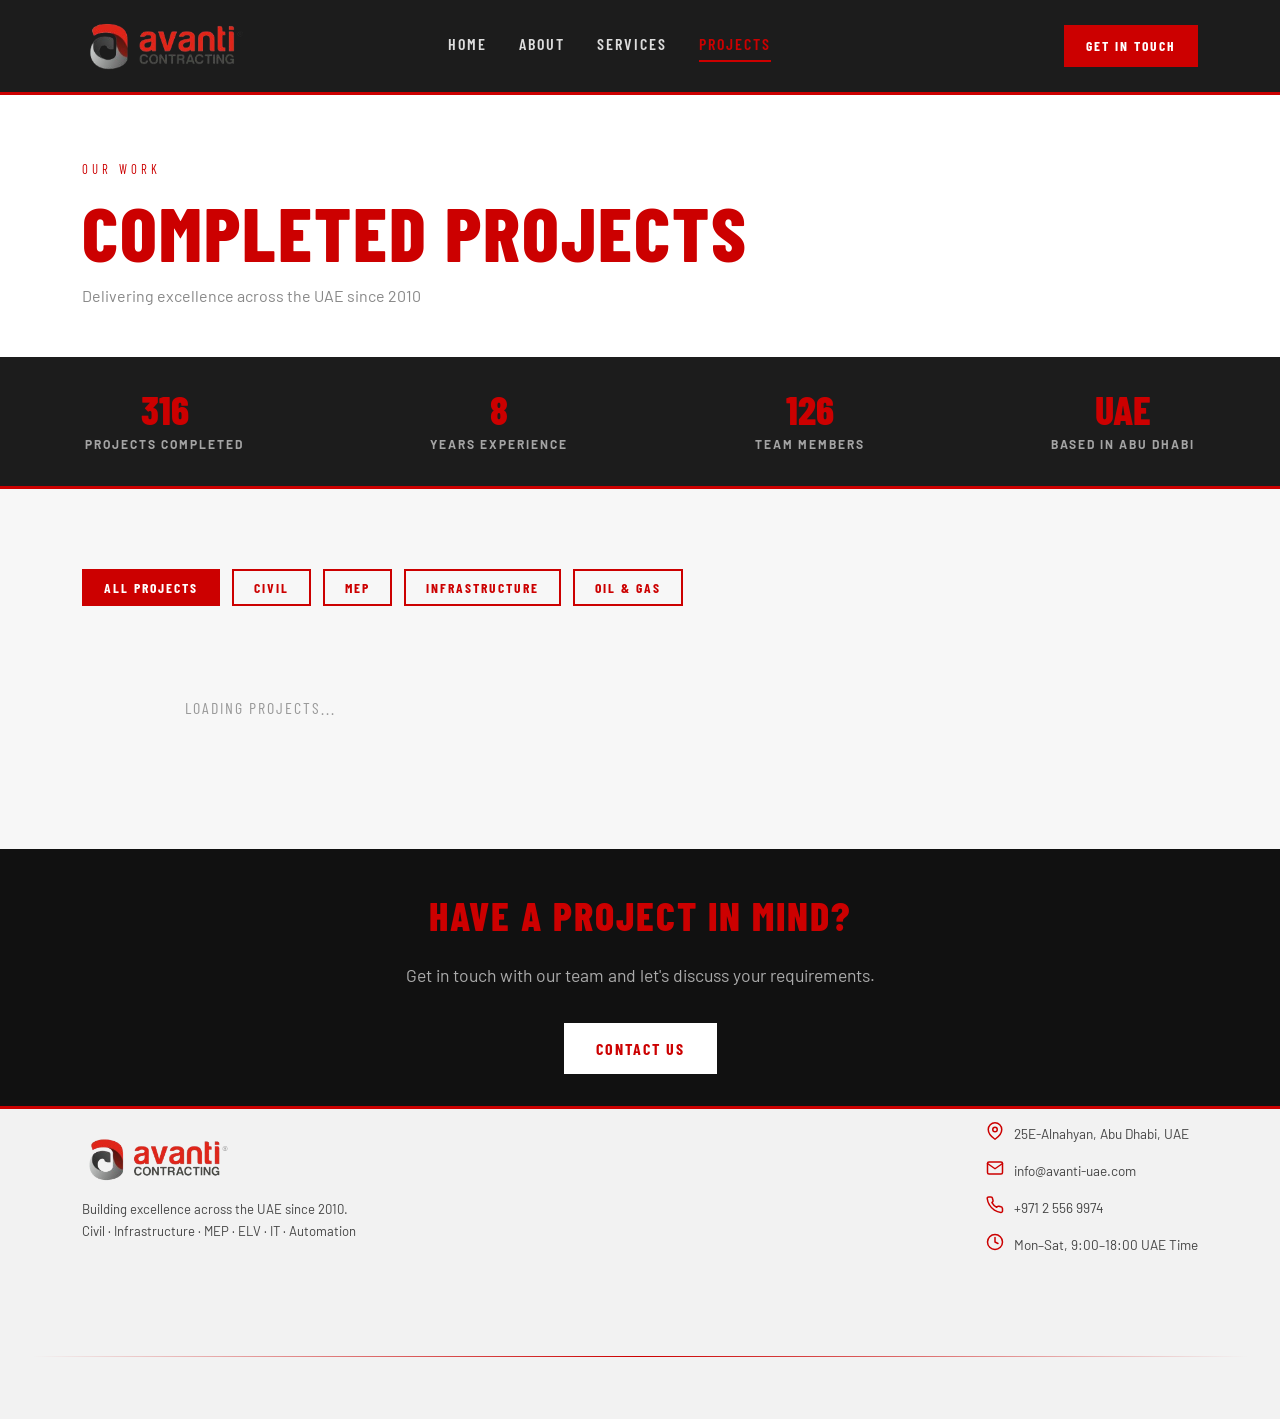
==== commit 83289706: "Update print statement from 'Hello' to 'Goodbye'" ====
--- a/projects.html
+++ b/projects.html
@@ -3,9 +3,203 @@
 <head>
   <meta charset="UTF-8" />
   <meta name="viewport" content="width=device-width, initial-scale=1.0"/>
-  <title>Terms & Conditions – Avanti Contracting</title>
+  <title>Projects – Avanti Contracting</title>
   <link rel="stylesheet" href="css/style.css" />
   <link href="https://fonts.googleapis.com/css2?family=Barlow+Condensed:wght@400;600;700;800&family=Barlow:wght@300;400;500&display=swap" rel="stylesheet"/>
+  <style>
+    /* ---- PROJECT CARD IMAGE SLIDESHOW ---- */
+    .project-card {
+      background: #fff;
+      border: 1px solid #e8e8e8;
+      border-top: 3px solid #cc0000;
+      overflow: hidden;
+      transition: transform 0.3s, box-shadow 0.3s;
+      display: flex;
+      flex-direction: column;
+    }
+
+    .project-card:hover {
+      transform: translateY(-4px);
+      box-shadow: 0 12px 32px rgba(0,0,0,0.12);
+    }
+
+    .project-slideshow {
+      position: relative;
+      width: 100%;
+      height: 220px;
+      overflow: hidden;
+      background: #111;
+    }
+
+    .project-slideshow img {
+      position: absolute;
+      top: 0; left: 0;
+      width: 100%;
+      height: 100%;
+      object-fit: cover;
+      opacity: 0;
+      transition: opacity 0.7s ease;
+    }
+
+    .project-slideshow img.active {
+      opacity: 1;
+    }
+
+    .slide-controls {
+      position: absolute;
+      bottom: 10px;
+      left: 50%;
+      transform: translateX(-50%);
+      display: flex;
+      gap: 6px;
+      z-index: 5;
+    }
+
+    .slide-dot {
+      width: 7px;
+      height: 7px;
+      border-radius: 50%;
+      background: rgba(255,255,255,0.5);
+      cursor: pointer;
+      transition: background 0.2s;
+    }
+
+    .slide-dot.active {
+      background: #cc0000;
+    }
+
+    .slide-arrow {
+      position: absolute;
+      top: 50%;
+      transform: translateY(-50%);
+      background: rgba(0,0,0,0.45);
+      color: #fff;
+      border: none;
+      width: 30px;
+      height: 30px;
+      border-radius: 50%;
+      font-size: 14px;
+      cursor: pointer;
+      z-index: 5;
+      display: flex;
+      align-items: center;
+      justify-content: center;
+      transition: background 0.2s;
+      opacity: 0;
+    }
+
+    .project-slideshow:hover .slide-arrow { opacity: 1; }
+    .slide-arrow:hover { background: #cc0000; }
+    .slide-arrow.prev { left: 8px; }
+    .slide-arrow.next { right: 8px; }
+
+    .no-image-placeholder {
+      width: 100%;
+      height: 220px;
+      background: linear-gradient(135deg, #1a1a1a 0%, #2a2a2a 100%);
+      display: flex;
+      flex-direction: column;
+      align-items: center;
+      justify-content: center;
+      color: #555;
+      font-family: 'Barlow Condensed', sans-serif;
+      letter-spacing: 2px;
+      font-size: 0.8rem;
+      text-transform: uppercase;
+      gap: 0.5rem;
+    }
+
+    .no-image-placeholder svg { opacity: 0.3; }
+
+    .project-card-body {
+      padding: 1.25rem;
+      flex: 1;
+      display: flex;
+      flex-direction: column;
+    }
+
+    .project-card-top {
+      display: flex;
+      gap: 0.5rem;
+      margin-bottom: 0.75rem;
+    }
+
+    .project-card-body h3 {
+      font-family: 'Barlow Condensed', sans-serif;
+      font-size: 1.15rem;
+      font-weight: 700;
+      text-transform: uppercase;
+      color: #111;
+      letter-spacing: 1px;
+      margin-bottom: 1rem;
+      line-height: 1.3;
+    }
+
+    .project-details {
+      display: flex;
+      flex-direction: column;
+      gap: 0.4rem;
+      margin-top: auto;
+      border-top: 1px solid #f0f0f0;
+      padding-top: 0.75rem;
+    }
+
+    .project-detail {
+      display: flex;
+      justify-content: space-between;
+      font-size: 0.82rem;
+      gap: 0.5rem;
+    }
+
+    .detail-label {
+      color: #999;
+      font-weight: 600;
+      text-transform: uppercase;
+      letter-spacing: 1px;
+      font-size: 0.72rem;
+      white-space: nowrap;
+    }
+
+    .detail-value {
+      color: #333;
+      text-align: right;
+      font-size: 0.82rem;
+    }
+
+    .project-cat {
+      font-family: 'Barlow Condensed', sans-serif;
+      font-size: 0.72rem;
+      font-weight: 700;
+      letter-spacing: 1.5px;
+      text-transform: uppercase;
+      padding: 0.2rem 0.6rem;
+      border-radius: 2px;
+    }
+
+    .project-cat.civil { background: #fff0f0; color: #cc0000; }
+    .project-cat.mep { background: #f0f4ff; color: #2a4099; }
+    .project-cat.infrastructure { background: #f0fff4; color: #1a7a3a; }
+    .project-cat.oil-gas { background: #fffbf0; color: #a07000; }
+
+    .project-status {
+      font-family: 'Barlow Condensed', sans-serif;
+      font-size: 0.72rem;
+      font-weight: 700;
+      letter-spacing: 1.5px;
+      text-transform: uppercase;
+      padding: 0.2rem 0.6rem;
+      border-radius: 2px;
+    }
+
+    .project-status.completed { background: #e8f5e9; color: #2e7d32; }
+
+    .projects-grid {
+      display: grid;
+      grid-template-columns: repeat(auto-fill, minmax(320px, 1fr));
+      gap: 1.5rem;
+      margin-top: 2rem;
+    }
+  </style>
 </head>
 <body>
 
@@ -18,223 +212,444 @@
         <a href="index.html">Home</a>
         <a href="about.html">About</a>
         <a href="services.html">Services</a>
-        <a href="projects.html">Projects</a>
+        <a href="projects.html" class="active">Projects</a>
         <a href="contact.html">Contact</a>
       </nav>
       <a href="contact.html" class="btn-header">Get in Touch</a>
     </div>
   </header>
 
+  <!-- PAGE HERO -->
   <section class="page-hero">
     <div class="container">
-      <p class="section-tag">Legal</p>
-      <h1 class="page-hero-title">Terms & Conditions</h1>
-      <p style="color:#888; margin-top:0.75rem; font-size:0.9rem;">Last updated: May 19, 2026</p>
+      <p class="section-tag">Our Work</p>
+      <h1 class="page-hero-title">Completed Projects</h1>
+      <p style="color:#888; margin-top:0.75rem; font-size:1rem;">Delivering excellence across the UAE since 2010</p>
     </div>
   </section>
 
-  <section class="section">
-    <div class="container terms-content">
-
-      <div class="terms-block">
-        <h2>1. Introduction</h2>
-        <p>These Terms and Conditions apply to this website and to the transactions related to our products and services. You may be bound by additional contracts related to your relationship with us or any products or services that you receive from us. If any provisions of the additional contracts conflict with any provisions of these Terms, the provisions of these additional contracts will control and prevail.</p>
-      </div>
-
-      <div class="terms-block">
-        <h2>2. Binding</h2>
-        <p>By registering with, accessing, or otherwise using this website, you hereby agree to be bound by these Terms and Conditions set forth below. The mere use of this website implies the knowledge and acceptance of these Terms and Conditions. In some particular cases, we can also ask you to explicitly agree.</p>
-      </div>
-
-      <div class="terms-block">
-        <h2>3. Electronic Communication</h2>
-        <p>By using this website or communicating with us by electronic means, you agree and acknowledge that we may communicate with you electronically on our website or by sending an email to you, and you agree that all agreements, notices, disclosures, and other communications that we provide to you electronically satisfy any legal requirement, including but not limited to the requirement that such communications should be in writing.</p>
-      </div>
-
-      <div class="terms-block">
-        <h2>4. Intellectual Property</h2>
-        <p>We or our licensors own and control all of the copyright and other intellectual property rights in the website and the data, information, and other resources displayed by or accessible within the website.</p>
-        <h3>4.1 All Rights Reserved</h3>
-        <p>Unless specific content dictates otherwise, you are not granted a license or any other right under Copyright, Trademark, Patent, or other Intellectual Property Rights. This means that you will not use, copy, reproduce, perform, display, distribute, embed into any electronic medium, alter, reverse engineer, decompile, transfer, download, transmit, monetize, sell, market, or commercialize any resources on this website in any form, without our prior written permission.</p>
-      </div>
-
-      <div class="terms-block">
-        <h2>5. Third-Party Property</h2>
-        <p>Our website may include hyperlinks or other references to other party's websites. We do not monitor or review the content of other party's websites which are linked to from this website. Products or services offered by other websites shall be subject to the applicable Terms and Conditions of those third parties. Opinions expressed or material appearing on those websites are not necessarily shared or endorsed by us.</p>
-        <p>We will not be responsible for any privacy practices or content of these sites. You bear all risks associated with the use of these websites and any related third-party services.</p>
-      </div>
-
-      <div class="terms-block">
-        <h2>6. Responsible Use</h2>
-        <p>By visiting our website, you agree to use it only for the purposes intended and as permitted by these Terms, any additional contracts with us, and applicable laws, regulations, and generally accepted online practices and industry guidelines. You must not use our website or services to publish or distribute any material which consists of malicious computer software, or conduct any systematic or automated data collection activities on or in relation to our website.</p>
-      </div>
-
-      <div class="terms-block">
-        <h2>7. Idea Submission</h2>
-        <p>Do not submit any ideas, inventions, works of authorship, or other information that can be considered your own intellectual property that you would like to present to us unless we have first signed an agreement regarding the intellectual property or a non-disclosure agreement. If you disclose it to us absent such written agreement, you grant to us a worldwide, irrevocable, non-exclusive, royalty-free license to use, reproduce, store, adapt, publish, translate and distribute your content in any existing or future media.</p>
-      </div>
-
-      <div class="terms-block">
-        <h2>8. Termination of Use</h2>
-        <p>We may, in our sole discretion, at any time modify or discontinue access to, temporarily or permanently, the website or any Service thereon. You agree that we will not be liable to you or any third party for any such modification, suspension or discontinuance of your access to, or use of, the website or any content that you may have shared on the website.</p>
-      </div>
-
-      <div class="terms-block">
-        <h2>9. Warranties and Liability</h2>
-        <p>This website and all content on the website are provided on an "as is" and "as available" basis and may include inaccuracies or typographical errors. We expressly disclaim all warranties of any kind, whether express or implied, as to the availability, accuracy, or completeness of the content.</p>
-        <p>Nothing on this website constitutes or is meant to constitute legal, financial or medical advice of any kind. If you require advice you should consult an appropriate professional.</p>
-      </div>
-
-      <div class="terms-block">
-        <h2>10. Privacy</h2>
-        <p>To access our website and/or services, you may be required to provide certain information about yourself as part of the registration process. You agree that any information you provide will always be accurate, correct, and up to date. We have developed a policy to address any privacy concerns you may have.</p>
-      </div>
-
-      <div class="terms-block">
-        <h2>11. Accessibility</h2>
-        <p>We are committed to making the content we provide accessible to individuals with disabilities. If you have a disability and are unable to access any portion of our website due to your disability, we ask you to give us a notice including a detailed description of the issue you encountered.</p>
-      </div>
-
-      <div class="terms-block">
-        <h2>12. Export Restrictions / Legal Compliance</h2>
-        <p>Access to the website from territories or countries where the content or purchase of the products or services sold on the website is illegal is prohibited. You may not use this website in violation of export laws and regulations.</p>
-      </div>
-
-      <div class="terms-block">
-        <h2>13. Assignment</h2>
-        <p>You may not assign, transfer or sub-contract any of your rights and/or obligations under these Terms and Conditions, in whole or in part, to any third party without our prior written consent. Any purported assignment in violation of this Section will be null and void.</p>
-      </div>
-
-      <div class="terms-block">
-        <h2>14. Breaches of These Terms and Conditions</h2>
-        <p>Without prejudice to our other rights under these Terms and Conditions, if you breach these Terms and Conditions in any way, we may take such action as we deem appropriate to deal with the breach, including temporarily or permanently suspending your access to the website, contacting your internet service provider to request that they block your access to the website, and/or commence legal action against you.</p>
-      </div>
-
-      <div class="terms-block">
-        <h2>15. Indemnification</h2>
-        <p>You agree to indemnify, defend and hold us harmless, from and against any and all claims, liabilities, damages, losses and expenses, relating to your violation of these Terms and Conditions, and applicable laws, including intellectual property rights and privacy rights.</p>
-      </div>
-
-      <div class="terms-block">
-        <h2>16. Waiver</h2>
-        <p>Failure to enforce any of the provisions set out in these Terms and Conditions and any Agreement, or failure to exercise any option to terminate, shall not be construed as waiver of such provisions and shall not affect the validity of these Terms and Conditions or of any Agreement or any part thereof.</p>
-      </div>
-
-      <div class="terms-block">
-        <h2>17. Language</h2>
-        <p>These Terms and Conditions will be interpreted and construed exclusively in English. All notices and correspondence will be written exclusively in that language.</p>
-      </div>
-
-      <div class="terms-block">
-        <h2>18. Entire Agreement</h2>
-        <p>These Terms and Conditions, together with our privacy statement and cookie policy, constitute the entire agreement between you and Avanti Contracting in relation to your use of this website.</p>
-      </div>
-
-      <div class="terms-block">
-        <h2>19. Updating of These Terms and Conditions</h2>
-        <p>We may update these Terms and Conditions from time to time. It is your obligation to periodically check these Terms and Conditions for changes or updates. Changes to these Terms and Conditions will become effective upon such changes being posted to this website.</p>
-      </div>
-
-      <div class="terms-block">
-        <h2>20. Choice of Law and Jurisdiction</h2>
-        <p>These Terms and Conditions shall be governed by the laws of the United Arab Emirates. Any disputes relating to these Terms and Conditions shall be subject to the jurisdiction of the courts of the UAE. If any part or provision of these Terms and Conditions is found by a court or other authority to be invalid and/or unenforceable under applicable law, such part or provision will be modified, deleted and/or enforced to the maximum extent permissible.</p>
-      </div>
-
+  <!-- STATS BAR -->
+  <section class="projects-stats">
+    <div class="projects-stats-inner">
+      <div class="proj-stat">
+        <span class="proj-stat-num" data-target="500">0</span>
+        <span class="proj-stat-label">Projects Completed</span>
+      </div>
+      <div class="proj-stat">
+        <span class="proj-stat-num" data-target="14">0</span>
+        <span class="proj-stat-label">Years Experience</span>
+      </div>
+      <div class="proj-stat">
+        <span class="proj-stat-num" data-target="200">0</span>
+        <span class="proj-stat-label">Team Members</span>
+      </div>
+      <div class="proj-stat">
+        <span class="proj-stat-num">UAE</span>
+        <span class="proj-stat-label">Based in Abu Dhabi</span>
+      </div>
     </div>
   </section>
 
+  <!-- FILTER BUTTONS -->
+  <section class="section projects-section">
+    <div class="container">
+      <div class="filter-btns">
+        <button class="filter-btn active" onclick="filterProjects('all', event)">All Projects</button>
+        <button class="filter-btn" onclick="filterProjects('civil', event)">Civil</button>
+        <button class="filter-btn" onclick="filterProjects('mep', event)">MEP</button>
+        <button class="filter-btn" onclick="filterProjects('infrastructure', event)">Infrastructure</button>
+        <button class="filter-btn" onclick="filterProjects('oil-gas', event)">Oil & Gas</button>
+      </div>
+
+      <!-- PROJECTS GRID -->
+      <div class="projects-grid" id="projects-grid">
+        <div style="text-align:center; padding:3rem; color:#999; font-family:'Barlow Condensed',sans-serif; letter-spacing:2px; text-transform:uppercase;">
+          Loading Projects...
+        </div>
+      </div>
+    </div>
+  </section>
+
+  <!-- CTA -->
+  <section class="cta-section">
+    <div class="container cta-inner">
+      <h2>Have a Project in Mind?</h2>
+      <p>Get in touch with our team and let's discuss your requirements.</p>
+      <a href="contact.html" class="btn-primary">Contact Us</a>
+    </div>
+  </section>
+
+  <!-- FOOTER -->
   <footer class="site-footer">
-  <div class="container footer-top">
-    <div class="footer-brand animate-footer">
-      <a href="index.html"><img src="images/avanti_logo.png" alt="Avanti Contracting Logo" style="height:45px; width:auto;" /></a>
-      <p>Building excellence across the UAE since 2010.<br>Civil · Infrastructure · MEP · ELV · IT · Automation</p>
-    </div>
-    <div class="footer-contact-icons animate-footer">
-      <div class="footer-icon-item">
-        <span class="footer-icon"><svg xmlns="http://www.w3.org/2000/svg" viewBox="0 0 24 24" fill="none" stroke="#cc0000" stroke-width="2" stroke-linecap="round" stroke-linejoin="round" width="18" height="18"><path d="M21 10c0 7-9 13-9 13S3 17 3 10a9 9 0 0 1 18 0z"/><circle cx="12" cy="10" r="3"/></svg></span>
-        <span>25E-Alnahyan, Abu Dhabi, UAE</span>
-      </div>
-      <div class="footer-icon-item">
-        <span class="footer-icon"><svg xmlns="http://www.w3.org/2000/svg" viewBox="0 0 24 24" fill="none" stroke="#cc0000" stroke-width="2" stroke-linecap="round" stroke-linejoin="round" width="18" height="18"><path d="M4 4h16c1.1 0 2 .9 2 2v12c0 1.1-.9 2-2 2H4c-1.1 0-2-.9-2-2V6c0-1.1.9-2 2-2z"/><polyline points="22,6 12,13 2,6"/></svg></span>
-        <span>info@avanti-uae.com</span>
-      </div>
-      <div class="footer-icon-item">
-        <span class="footer-icon"><svg xmlns="http://www.w3.org/2000/svg" viewBox="0 0 24 24" fill="none" stroke="#cc0000" stroke-width="2" stroke-linecap="round" stroke-linejoin="round" width="18" height="18"><path d="M22 16.92v3a2 2 0 0 1-2.18 2 19.79 19.79 0 0 1-8.63-3.07A19.5 19.5 0 0 1 4.69 12a19.79 19.79 0 0 1-3.07-8.67A2 2 0 0 1 3.6 1.18h3a2 2 0 0 1 2 1.72c.127.96.361 1.903.7 2.81a2 2 0 0 1-.45 2.11L7.91 8.77a16 16 0 0 0 6.29 6.29l.91-.91a2 2 0 0 1 2.11-.45c.907.339 1.85.573 2.81.7a2 2 0 0 1 1.72 2.02z"/></svg></span>
-        <span>+971 2 556 9974</span>
-      </div>
-      <div class="footer-icon-item">
-        <span class="footer-icon"><svg xmlns="http://www.w3.org/2000/svg" viewBox="0 0 24 24" fill="none" stroke="#cc0000" stroke-width="2" stroke-linecap="round" stroke-linejoin="round" width="18" height="18"><circle cx="12" cy="12" r="10"/><polyline points="12 6 12 12 16 14"/></svg></span>
-        <span>Mon–Sat, 9:00–18:00 UAE Time</span>
-      </div>
-    </div>
-  </div>
-  </div>
-  <div class="footer-social animate-footer">
-  <a href="https://ae.linkedin.com/company/avanti-contracting-&-general-maintenance" target="_blank" class="social-btn linkedin" title="LinkedIn">
-    <svg xmlns="http://www.w3.org/2000/svg" viewBox="0 0 24 24"><path d="M16 8a6 6 0 0 1 6 6v7h-4v-7a2 2 0 0 0-2-2 2 2 0 0 0-2 2v7h-4v-7a6 6 0 0 1 6-6z"/><rect x="2" y="9" width="4" height="12"/><circle cx="4" cy="4" r="2"/></svg>
-  </a>
-  <a href="https://www.youtube.com/channel/UCp6lrFs3oOhGaDWDqDpE3rA" target="_blank" class="social-btn youtube-btn" title="YouTube">
-    <svg xmlns="http://www.w3.org/2000/svg" viewBox="0 0 24 24" fill="none"><path fill="#FF0000" d="M22.54 6.42a2.78 2.78 0 0 0-1.95-1.96C18.88 4 12 4 12 4s-6.88 0-8.59.46a2.78 2.78 0 0 0-1.95 1.96A29 29 0 0 0 1 12a29 29 0 0 0 .46 5.58A2.78 2.78 0 0 0 3.41 19.6C5.12 20 12 20 12 20s6.88 0 8.59-.46a2.78 2.78 0 0 0 1.95-1.95A29 29 0 0 0 23 12a29 29 0 0 0-.46-5.58z"/><polygon fill="#ffffff" points="9.75 15.02 15.5 12 9.75 8.98 9.75 15.02"/></svg>
-  </a>
-  <a href="https://www.facebook.com/people/Avanti-Contracting-and-General-Maintenance/100093228972796/" target="_blank" class="social-btn facebook" title="Facebook">
-    <svg xmlns="http://www.w3.org/2000/svg" viewBox="0 0 24 24"><path d="M18 2h-3a5 5 0 0 0-5 5v3H7v4h3v8h4v-8h3l1-4h-4V7a1 1 0 0 1 1-1h3z"/></svg>
-  </a>
-  <a href="https://wa.me/971589056727" target="_blank" class="social-btn whatsapp" title="WhatsApp">
-    <svg xmlns="http://www.w3.org/2000/svg" viewBox="0 0 24 24"><path d="M17.472 14.382c-.297-.149-1.758-.867-2.03-.967-.273-.099-.471-.148-.67.15-.197.297-.767.966-.94 1.164-.173.199-.347.223-.644.075-.297-.15-1.255-.463-2.39-1.475-.883-.788-1.48-1.761-1.653-2.059-.173-.297-.018-.458.13-.606.134-.133.298-.347.446-.52.149-.174.198-.298.298-.497.099-.198.05-.371-.025-.52-.075-.149-.669-1.612-.916-2.207-.242-.579-.487-.5-.669-.51-.173-.008-.371-.01-.57-.01-.198 0-.52.074-.792.372-.272.297-1.04 1.016-1.04 2.479 0 1.462 1.065 2.875 1.213 3.074.149.198 2.096 3.2 5.077 4.487.709.306 1.262.489 1.694.625.712.227 1.36.195 1.871.118.571-.085 1.758-.719 2.006-1.413.248-.694.248-1.289.173-1.413-.074-.124-.272-.198-.57-.347z"/><path d="M12 0C5.373 0 0 5.373 0 12c0 2.124.554 4.122 1.524 5.855L.057 23.887l6.206-1.448A11.945 11.945 0 0 0 12 24c6.627 0 12-5.373 12-12S18.627 0 12 0zm0 21.894a9.893 9.893 0 0 1-5.031-1.376l-.361-.214-3.732.871.944-3.63-.235-.374A9.859 9.859 0 0 1 2.106 12C2.106 6.533 6.533 2.106 12 2.106S21.894 6.533 21.894 12 17.467 21.894 12 21.894z"/></svg>
-  </a>
-</div>
-  <div class="footer-divider">
-    <div class="footer-divider-line"></div>
-  </div>
-  <div class="container footer-bottom-links">
-    <div class="footer-nav-links animate-footer">
-      <a href="index.html">Home</a>
-      <span class="footer-sep">|</span>
-      <a href="about.html">About</a>
-      <span class="footer-sep">|</span>
-      <a href="services.html">Services</a>
-      <span class="footer-sep">|</span>
-      <a href="projects.html">Projects</a>
-      <span class="footer-sep">|</span>
+    <div class="container footer-top">
+      <div class="footer-brand animate-footer">
+        <a href="index.html"><img src="images/avanti_logo.png" alt="Avanti Contracting Logo" style="height:45px; width:auto;" /></a>
+        <p>Building excellence across the UAE since 2010.<br>Civil · Infrastructure · MEP · ELV · IT · Automation</p>
+      </div>
+      <div class="footer-contact-icons animate-footer">
+        <div class="footer-icon-item">
+          <span class="footer-icon"><svg xmlns="http://www.w3.org/2000/svg" viewBox="0 0 24 24" fill="none" stroke="#cc0000" stroke-width="2" stroke-linecap="round" stroke-linejoin="round" width="18" height="18"><path d="M21 10c0 7-9 13-9 13S3 17 3 10a9 9 0 0 1 18 0z"/><circle cx="12" cy="10" r="3"/></svg></span>
+          <span>25E-Alnahyan, Abu Dhabi, UAE</span>
+        </div>
+        <div class="footer-icon-item">
+          <span class="footer-icon"><svg xmlns="http://www.w3.org/2000/svg" viewBox="0 0 24 24" fill="none" stroke="#cc0000" stroke-width="2" stroke-linecap="round" stroke-linejoin="round" width="18" height="18"><path d="M4 4h16c1.1 0 2 .9 2 2v12c0 1.1-.9 2-2 2H4c-1.1 0-2-.9-2-2V6c0-1.1.9-2 2-2z"/><polyline points="22,6 12,13 2,6"/></svg></span>
+          <span>info@avanti-uae.com</span>
+        </div>
+        <div class="footer-icon-item">
+          <span class="footer-icon"><svg xmlns="http://www.w3.org/2000/svg" viewBox="0 0 24 24" fill="none" stroke="#cc0000" stroke-width="2" stroke-linecap="round" stroke-linejoin="round" width="18" height="18"><path d="M22 16.92v3a2 2 0 0 1-2.18 2 19.79 19.79 0 0 1-8.63-3.07A19.5 19.5 0 0 1 4.69 12a19.79 19.79 0 0 1-3.07-8.67A2 2 0 0 1 3.6 1.18h3a2 2 0 0 1 2 1.72c.127.96.361 1.903.7 2.81a2 2 0 0 1-.45 2.11L7.91 8.77a16 16 0 0 0 6.29 6.29l.91-.91a2 2 0 0 1 2.11-.45c.907.339 1.85.573 2.81.7a2 2 0 0 1 1.72 2.02z"/></svg></span>
+          <span>+971 2 556 9974</span>
+        </div>
+        <div class="footer-icon-item">
+          <span class="footer-icon"><svg xmlns="http://www.w3.org/2000/svg" viewBox="0 0 24 24" fill="none" stroke="#cc0000" stroke-width="2" stroke-linecap="round" stroke-linejoin="round" width="18" height="18"><circle cx="12" cy="12" r="10"/><polyline points="12 6 12 12 16 14"/></svg></span>
+          <span>Mon–Sat, 9:00–18:00 UAE Time</span>
+        </div>
+      </div>
+    </div>
+    <div class="footer-social animate-footer">
+      <a href="https://ae.linkedin.com/company/avanti-contracting-&-general-maintenance" target="_blank" class="social-btn linkedin" title="LinkedIn">
+        <svg xmlns="http://www.w3.org/2000/svg" viewBox="0 0 24 24"><path d="M16 8a6 6 0 0 1 6 6v7h-4v-7a2 2 0 0 0-2-2 2 2 0 0 0-2 2v7h-4v-7a6 6 0 0 1 6-6z"/><rect x="2" y="9" width="4" height="12"/><circle cx="4" cy="4" r="2"/></svg>
+      </a>
+      <a href="https://www.youtube.com/channel/UCp6lrFs3oOhGaDWDqDpE3rA" target="_blank" class="social-btn youtube-btn" title="YouTube">
+        <svg xmlns="http://www.w3.org/2000/svg" viewBox="0 0 24 24" fill="none"><path fill="#FF0000" d="M22.54 6.42a2.78 2.78 0 0 0-1.95-1.96C18.88 4 12 4 12 4s-6.88 0-8.59.46a2.78 2.78 0 0 0-1.95 1.96A29 29 0 0 0 1 12a29 29 0 0 0 .46 5.58A2.78 2.78 0 0 0 3.41 19.6C5.12 20 12 20 12 20s6.88 0 8.59-.46a2.78 2.78 0 0 0 1.95-1.95A29 29 0 0 0 23 12a29 29 0 0 0-.46-5.58z"/><polygon fill="#ffffff" points="9.75 15.02 15.5 12 9.75 8.98 9.75 15.02"/></svg>
+      </a>
+      <a href="https://www.facebook.com/people/Avanti-Contracting-and-General-Maintenance/100093228972796/" target="_blank" class="social-btn facebook" title="Facebook">
+        <svg xmlns="http://www.w3.org/2000/svg" viewBox="0 0 24 24"><path d="M18 2h-3a5 5 0 0 0-5 5v3H7v4h3v8h4v-8h3l1-4h-4V7a1 1 0 0 1 1-1h3z"/></svg>
+      </a>
+      <a href="https://wa.me/971589056727" target="_blank" class="social-btn whatsapp" title="WhatsApp">
+        <svg xmlns="http://www.w3.org/2000/svg" viewBox="0 0 24 24"><path d="M17.472 14.382c-.297-.149-1.758-.867-2.03-.967-.273-.099-.471-.148-.67.15-.197.297-.767.966-.94 1.164-.173.199-.347.223-.644.075-.297-.15-1.255-.463-2.39-1.475-.883-.788-1.48-1.761-1.653-2.059-.173-.297-.018-.458.13-.606.134-.133.298-.347.446-.52.149-.174.198-.298.298-.497.099-.198.05-.371-.025-.52-.075-.149-.669-1.612-.916-2.207-.242-.579-.487-.5-.669-.51-.173-.008-.371-.01-.57-.01-.198 0-.52.074-.792.372-.272.297-1.04 1.016-1.04 2.479 0 1.462 1.065 2.875 1.213 3.074.149.198 2.096 3.2 5.077 4.487.709.306 1.262.489 1.694.625.712.227 1.36.195 1.871.118.571-.085 1.758-.719 2.006-1.413.248-.694.248-1.289.173-1.413-.074-.124-.272-.198-.57-.347z"/><path d="M12 0C5.373 0 0 5.373 0 12c0 2.124.554 4.122 1.524 5.855L.057 23.887l6.206-1.448A11.945 11.945 0 0 0 12 24c6.627 0 12-5.373 12-12S18.627 0 12 0zm0 21.894a9.893 9.893 0 0 1-5.031-1.376l-.361-.214-3.732.871.944-3.63-.235-.374A9.859 9.859 0 0 1 2.106 12C2.106 6.533 6.533 2.106 12 2.106S21.894 6.533 21.894 12 17.467 21.894 12 21.894z"/></svg>
+      </a>
+    </div>
+    <div class="footer-divider">
+      <div class="footer-divider-line"></div>
+    </div>
+    <div class="container footer-bottom-links">
+      <div class="footer-nav-links animate-footer">
+        <a href="index.html">Home</a>
+        <span class="footer-sep">|</span>
+        <a href="about.html">About</a>
+        <span class="footer-sep">|</span>
+        <a href="services.html">Services</a>
+        <span class="footer-sep">|</span>
+        <a href="projects.html">Projects</a>
+        <span class="footer-sep">|</span>
         <a href="contact.html">Contact</a>
-      <span class="footer-sep">|</span>
-      <a href="certifications.html">Certifications</a>
-      <span class="footer-sep">|</span>
-      <a href="terms.html">Terms & Conditions</a>
-      <span class="footer-sep">|</span>
-      <a href="careers.html">Careers</a>
-    </div>
-    <div class="footer-copy animate-footer">
-      <p>© 2024 Avanti Contracting. All rights reserved.</p>
-    </div>
-  </div>
-</footer>
-
-<script>
+        <span class="footer-sep">|</span>
+        <a href="certifications.html">Certifications</a>
+        <span class="footer-sep">|</span>
+        <a href="terms.html">Terms & Conditions</a>
+        <span class="footer-sep">|</span>
+        <a href="careers.html">Careers</a>
+      </div>
+      <div class="footer-copy animate-footer">
+        <p>© 2024 Avanti Contracting. All rights reserved.</p>
+      </div>
+    </div>
+  </footer>
+
+  <script>
+    // ---- SLIDESHOW ----
+    const slideshowState = {};
+
+    function initSlideshows() {
+      document.querySelectorAll('.project-slideshow').forEach(ss => {
+        const id = ss.getAttribute('data-slideshow');
+        slideshowState[id] = { current: 0, timer: null };
+        startAutoSlide(id);
+      });
+    }
+
+    function getSlideshow(id) {
+      return document.querySelector(`.project-slideshow[data-slideshow="${id}"]`);
+    }
+
+    function showSlide(id, index) {
+      const ss = getSlideshow(id);
+      if (!ss) return;
+      const imgs = ss.querySelectorAll('img');
+      const dots = ss.querySelectorAll('.slide-dot');
+      if (!imgs.length) return;
+      index = (index + imgs.length) % imgs.length;
+      imgs.forEach(img => img.classList.remove('active'));
+      dots.forEach(dot => dot.classList.remove('active'));
+      imgs[index].classList.add('active');
+      if (dots[index]) dots[index].classList.add('active');
+      slideshowState[id].current = index;
+    }
+
+    function changeSlide(id, dir, e) {
+      if (e) e.stopPropagation();
+      const state = slideshowState[id];
+      clearInterval(state.timer);
+      showSlide(id, state.current + dir);
+      startAutoSlide(id);
+    }
+
+    function goToSlide(id, index, e) {
+      if (e) e.stopPropagation();
+      const state = slideshowState[id];
+      clearInterval(state.timer);
+      showSlide(id, index);
+      startAutoSlide(id);
+    }
+
+    function startAutoSlide(id) {
+      const state = slideshowState[id];
+      state.timer = setInterval(() => {
+        showSlide(id, state.current + 1);
+      }, 3500);
+    }
+
+    // ---- FILTER ----
+    window.filterProjects = function(category, e) {
+      const cards = document.querySelectorAll('.project-card');
+      const btns = document.querySelectorAll('.filter-btn');
+      btns.forEach(btn => btn.classList.remove('active'));
+      if (e && e.target) e.target.classList.add('active');
+      cards.forEach(card => {
+        const categories = card.dataset.category.split(' ');
+        if (category === 'all' || categories.includes(category)) {
+          card.style.display = 'flex';
+        } else {
+          card.style.display = 'none';
+        }
+      });
+    }
+
+    // ---- FOOTER ANIMATION ----
+    const footerObserver = new IntersectionObserver((entries) => {
+      entries.forEach((entry, index) => {
+        if (entry.isIntersecting) {
+          setTimeout(() => entry.target.classList.add('visible'), index * 200);
+        }
+      });
+    }, { threshold: 0.2 });
+    document.querySelectorAll('.animate-footer').forEach(el => footerObserver.observe(el));
+
+    const dividerObserver = new IntersectionObserver((entries) => {
+      entries.forEach(entry => { if (entry.isIntersecting) entry.target.classList.add('animated'); });
+    }, { threshold: 0.5 });
+    const divider = document.querySelector('.footer-divider-line');
+    if (divider) dividerObserver.observe(divider);
+
+    // ---- COUNTER ANIMATION ----
+    function animateCounters() {
+      document.querySelectorAll('.proj-stat-num[data-target]').forEach(counter => {
+        const target = parseInt(counter.getAttribute('data-target'));
+        const step = target / (2000 / 16);
+        let current = 0;
+        const timer = setInterval(() => {
+          current += step;
+          if (current >= target) { counter.textContent = target + '+'; clearInterval(timer); }
+          else { counter.textContent = Math.floor(current); }
+        }, 16);
+      });
+    }
+    const statsObserver = new IntersectionObserver((entries) => {
+      entries.forEach(entry => { if (entry.isIntersecting) { animateCounters(); statsObserver.disconnect(); } });
+    }, { threshold: 0.5 });
+    const statsSection = document.querySelector('.projects-stats');
+    if (statsSection) statsObserver.observe(statsSection);
+
+    // ---- INIT ----
+    document.addEventListener('DOMContentLoaded', initSlideshows);
+  </script>
+  <script>
+  // ---- GOOGLE SHEETS CONFIG ----
+  const PROJECTS_CSV = 'https://docs.google.com/spreadsheets/d/e/2PACX-1vQK99z0NBW8ZjkPMox31WKFczKKRaVk_SuRXLeey2tnnH3xOKMxKXnlNR08pGmSXoJPJRtSSyuGEDoT/pub?gid=0&single=true&output=csv';
+  const JOBS_CSV = 'https://docs.google.com/spreadsheets/d/e/2PACX-1vQK99z0NBW8ZjkPMox31WKFczKKRaVk_SuRXLeey2tnnH3xOKMxKXnlNR08pGmSXoJPJRtSSyuGEDoT/pub?gid=422253346&single=true&output=csv';
+
+  // ---- CSV PARSER ----
+  function parseCSV(text) {
+    const lines = text.trim().split('\n');
+    const headers = lines[0].split(',').map(h => h.trim().replace(/"/g, ''));
+    return lines.slice(1).map(line => {
+      const values = [];
+      let current = '';
+      let inQuotes = false;
+      for (let i = 0; i < line.length; i++) {
+        if (line[i] === '"') { inQuotes = !inQuotes; }
+        else if (line[i] === ',' && !inQuotes) { values.push(current.trim()); current = ''; }
+        else { current += line[i]; }
+      }
+      values.push(current.trim());
+      const obj = {};
+      headers.forEach((h, i) => obj[h] = (values[i] || '').replace(/"/g, ''));
+      return obj;
+    });
+  }
+
+  // ---- SLIDESHOW STATE ----
+  const slideshowState = {};
+
+  function initSlideshow(id) {
+    slideshowState[id] = { current: 0, timer: null };
+    startAutoSlide(id);
+  }
+
+  function showSlide(id, index) {
+    const ss = document.querySelector(`.project-slideshow[data-slideshow="${id}"]`);
+    if (!ss) return;
+    const imgs = ss.querySelectorAll('img');
+    const dots = ss.querySelectorAll('.slide-dot');
+    if (!imgs.length) return;
+    index = (index + imgs.length) % imgs.length;
+    imgs.forEach(img => img.classList.remove('active'));
+    dots.forEach(dot => dot.classList.remove('active'));
+    imgs[index].classList.add('active');
+    if (dots[index]) dots[index].classList.add('active');
+    slideshowState[id].current = index;
+  }
+
+  function changeSlide(id, dir, e) {
+    if (e) e.stopPropagation();
+    clearInterval(slideshowState[id].timer);
+    showSlide(id, slideshowState[id].current + dir);
+    startAutoSlide(id);
+  }
+
+  function goToSlide(id, index, e) {
+    if (e) e.stopPropagation();
+    clearInterval(slideshowState[id].timer);
+    showSlide(id, index);
+    startAutoSlide(id);
+  }
+
+  function startAutoSlide(id) {
+    slideshowState[id].timer = setInterval(() => {
+      showSlide(id, slideshowState[id].current + 1);
+    }, 3500);
+  }
+
+  // ---- BUILD PROJECT CARD ----
+  function buildProjectCard(project, index) {
+    const id = index + 1;
+    const images = project.images ? project.images.split(',').map(i => i.trim()).filter(i => i) : [];
+    const category = (project.category || '').toLowerCase().replace(/\s+/g, '-');
+
+    let slideshowHTML = '';
+    if (images.length > 0) {
+      const imgTags = images.map((img, i) =>
+        `<img src="images/${img}" class="${i === 0 ? 'active' : ''}" alt="${project.title}" />`
+      ).join('');
+      const dots = images.map((_, i) =>
+        `<span class="slide-dot ${i === 0 ? 'active' : ''}" onclick="goToSlide(${id}, ${i}, event)"></span>`
+      ).join('');
+      slideshowHTML = `
+        <div class="project-slideshow" data-slideshow="${id}">
+          ${imgTags}
+          ${images.length > 1 ? `
+          <button class="slide-arrow prev" onclick="changeSlide(${id}, -1, event)">&#8249;</button>
+          <button class="slide-arrow next" onclick="changeSlide(${id}, 1, event)">&#8250;</button>
+          <div class="slide-controls">${dots}</div>` : ''}
+        </div>`;
+    } else {
+      slideshowHTML = `
+        <div class="no-image-placeholder">
+          <svg xmlns="http://www.w3.org/2000/svg" viewBox="0 0 24 24" fill="none" stroke="#555" stroke-width="1.5" width="36" height="36"><rect x="3" y="3" width="18" height="18" rx="2"/><circle cx="8.5" cy="8.5" r="1.5"/><polyline points="21 15 16 10 5 21"/></svg>
+          <span>Images Coming Soon</span>
+        </div>`;
+    }
+
+    const catClass = category.includes('civil') ? 'civil' :
+                     category.includes('mep') ? 'mep' :
+                     category.includes('infrastructure') ? 'infrastructure' :
+                     category.includes('oil') ? 'oil-gas' : 'civil';
+
+    const mainContractorRow = project.maincontractor ?
+      `<div class="project-detail"><span class="detail-label">Main Contractor</span><span class="detail-value">${project.maincontractor}</span></div>` : '';
+
+    return `
+      <div class="project-card" data-category="${category}">
+        ${slideshowHTML}
+        <div class="project-card-body">
+          <div class="project-card-top">
+            <span class="project-cat ${catClass}">${project.category || 'Civil'}</span>
+            <span class="project-status completed">${project.status || 'Completed'}</span>
+          </div>
+          <h3>${project.title}</h3>
+          <div class="project-details">
+            <div class="project-detail"><span class="detail-label">Client</span><span class="detail-value">${project.client}</span></div>
+            ${mainContractorRow}
+            <div class="project-detail"><span class="detail-label">Role</span><span class="detail-value">${project.role}</span></div>
+            <div class="project-detail"><span class="detail-label">Location</span><span class="detail-value">${project.location}</span></div>
+          </div>
+        </div>
+      </div>`;
+  }
+
+  // ---- FILTER ----
+  window.filterProjects = function(category, e) {
+    const cards = document.querySelectorAll('.project-card');
+    const btns = document.querySelectorAll('.filter-btn');
+    btns.forEach(btn => btn.classList.remove('active'));
+    if (e && e.target) e.target.classList.add('active');
+    cards.forEach(card => {
+      const categories = card.dataset.category.split(' ');
+      if (category === 'all' || categories.includes(category)) {
+        card.style.display = 'flex';
+      } else {
+        card.style.display = 'none';
+      }
+    });
+  }
+
+  // ---- LOAD PROJECTS ----
+  async function loadProjects() {
+    try {
+      const response = await fetch(PROJECTS_CSV);
+      const text = await response.text();
+      const projects = parseCSV(text);
+      const grid = document.getElementById('projects-grid');
+      grid.innerHTML = projects.map((p, i) => buildProjectCard(p, i)).join('');
+      projects.forEach((_, i) => {
+        if (document.querySelector(`.project-slideshow[data-slideshow="${i + 1}"]`)) {
+          initSlideshow(i + 1);
+        }
+      });
+    } catch (err) {
+      document.getElementById('projects-grid').innerHTML =
+        '<div style="text-align:center;padding:3rem;color:#cc0000;">Failed to load projects. Please try again later.</div>';
+    }
+  }
+
+  // ---- FOOTER ANIMATION ----
   const footerObserver = new IntersectionObserver((entries) => {
     entries.forEach((entry, index) => {
       if (entry.isIntersecting) {
-        setTimeout(() => {
-          entry.target.classList.add('visible');
-        }, index * 200);
+        setTimeout(() => entry.target.classList.add('visible'), index * 200);
       }
     });
   }, { threshold: 0.2 });
-
-  document.querySelectorAll('.animate-footer').forEach(el => {
-    footerObserver.observe(el);
-  });
+  document.querySelectorAll('.animate-footer').forEach(el => footerObserver.observe(el));
 
   const dividerObserver = new IntersectionObserver((entries) => {
-    entries.forEach(entry => {
-      if (entry.isIntersecting) {
-        entry.target.classList.add('animated');
-      }
-    });
+    entries.forEach(entry => { if (entry.isIntersecting) entry.target.classList.add('animated'); });
   }, { threshold: 0.5 });
-
   const divider = document.querySelector('.footer-divider-line');
   if (divider) dividerObserver.observe(divider);
+
+  // ---- COUNTER ANIMATION ----
+  function animateCounters() {
+    document.querySelectorAll('.proj-stat-num[data-target]').forEach(counter => {
+      const target = parseInt(counter.getAttribute('data-target'));
+      const step = target / (2000 / 16);
+      let current = 0;
+      const timer = setInterval(() => {
+        current += step;
+        if (current >= target) { counter.textContent = target + '+'; clearInterval(timer); }
+        else { counter.textContent = Math.floor(current); }
+      }, 16);
+    });
+  }
+  const statsObserver = new IntersectionObserver((entries) => {
+    entries.forEach(entry => { if (entry.isIntersecting) { animateCounters(); statsObserver.disconnect(); } });
+  }, { threshold: 0.5 });
+  const statsSection = document.querySelector('.projects-stats');
+  if (statsSection) statsObserver.observe(statsSection);
+
+  // ---- INIT ----
+  document.addEventListener('DOMContentLoaded', loadProjects);
 </script>
+
 </body>
 </html>
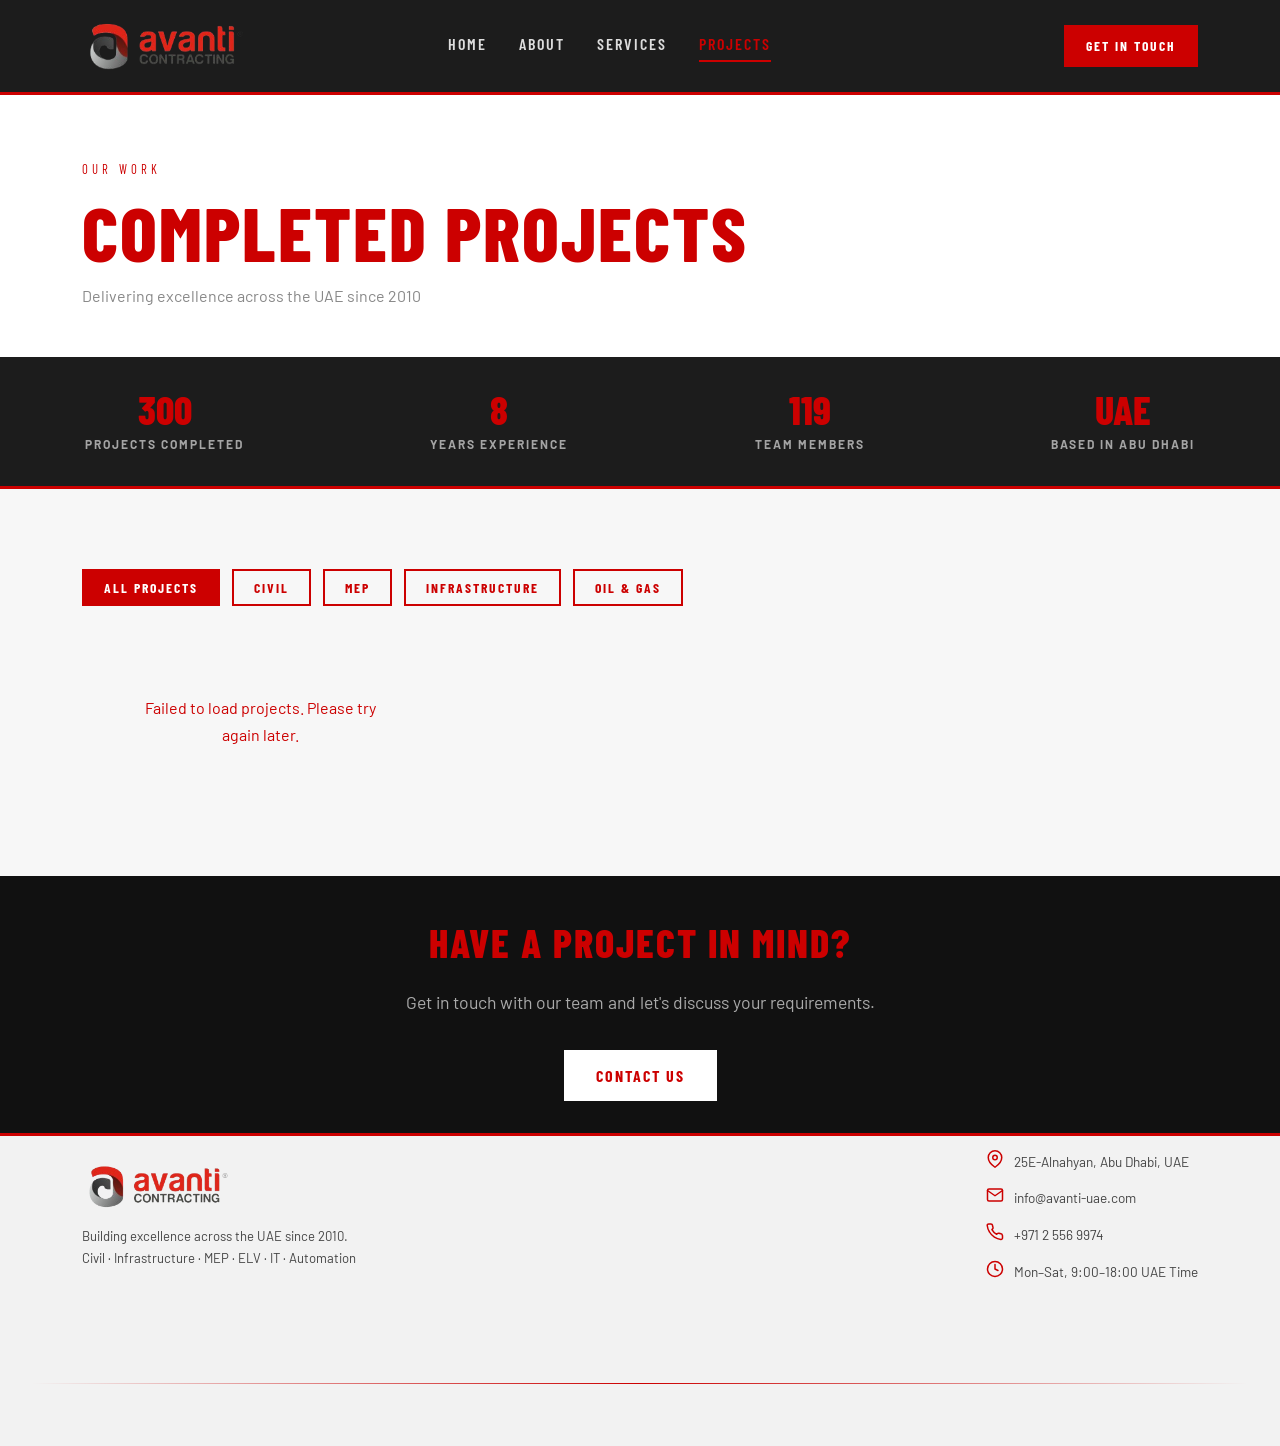
==== commit d57174ef: "Update projects.html" ====
--- a/projects.html
+++ b/projects.html
@@ -346,113 +346,6 @@
     </div>
   </footer>
 
-  <script>
-    // ---- SLIDESHOW ----
-    const slideshowState = {};
-
-    function initSlideshows() {
-      document.querySelectorAll('.project-slideshow').forEach(ss => {
-        const id = ss.getAttribute('data-slideshow');
-        slideshowState[id] = { current: 0, timer: null };
-        startAutoSlide(id);
-      });
-    }
-
-    function getSlideshow(id) {
-      return document.querySelector(`.project-slideshow[data-slideshow="${id}"]`);
-    }
-
-    function showSlide(id, index) {
-      const ss = getSlideshow(id);
-      if (!ss) return;
-      const imgs = ss.querySelectorAll('img');
-      const dots = ss.querySelectorAll('.slide-dot');
-      if (!imgs.length) return;
-      index = (index + imgs.length) % imgs.length;
-      imgs.forEach(img => img.classList.remove('active'));
-      dots.forEach(dot => dot.classList.remove('active'));
-      imgs[index].classList.add('active');
-      if (dots[index]) dots[index].classList.add('active');
-      slideshowState[id].current = index;
-    }
-
-    function changeSlide(id, dir, e) {
-      if (e) e.stopPropagation();
-      const state = slideshowState[id];
-      clearInterval(state.timer);
-      showSlide(id, state.current + dir);
-      startAutoSlide(id);
-    }
-
-    function goToSlide(id, index, e) {
-      if (e) e.stopPropagation();
-      const state = slideshowState[id];
-      clearInterval(state.timer);
-      showSlide(id, index);
-      startAutoSlide(id);
-    }
-
-    function startAutoSlide(id) {
-      const state = slideshowState[id];
-      state.timer = setInterval(() => {
-        showSlide(id, state.current + 1);
-      }, 3500);
-    }
-
-    // ---- FILTER ----
-    window.filterProjects = function(category, e) {
-      const cards = document.querySelectorAll('.project-card');
-      const btns = document.querySelectorAll('.filter-btn');
-      btns.forEach(btn => btn.classList.remove('active'));
-      if (e && e.target) e.target.classList.add('active');
-      cards.forEach(card => {
-        const categories = card.dataset.category.split(' ');
-        if (category === 'all' || categories.includes(category)) {
-          card.style.display = 'flex';
-        } else {
-          card.style.display = 'none';
-        }
-      });
-    }
-
-    // ---- FOOTER ANIMATION ----
-    const footerObserver = new IntersectionObserver((entries) => {
-      entries.forEach((entry, index) => {
-        if (entry.isIntersecting) {
-          setTimeout(() => entry.target.classList.add('visible'), index * 200);
-        }
-      });
-    }, { threshold: 0.2 });
-    document.querySelectorAll('.animate-footer').forEach(el => footerObserver.observe(el));
-
-    const dividerObserver = new IntersectionObserver((entries) => {
-      entries.forEach(entry => { if (entry.isIntersecting) entry.target.classList.add('animated'); });
-    }, { threshold: 0.5 });
-    const divider = document.querySelector('.footer-divider-line');
-    if (divider) dividerObserver.observe(divider);
-
-    // ---- COUNTER ANIMATION ----
-    function animateCounters() {
-      document.querySelectorAll('.proj-stat-num[data-target]').forEach(counter => {
-        const target = parseInt(counter.getAttribute('data-target'));
-        const step = target / (2000 / 16);
-        let current = 0;
-        const timer = setInterval(() => {
-          current += step;
-          if (current >= target) { counter.textContent = target + '+'; clearInterval(timer); }
-          else { counter.textContent = Math.floor(current); }
-        }, 16);
-      });
-    }
-    const statsObserver = new IntersectionObserver((entries) => {
-      entries.forEach(entry => { if (entry.isIntersecting) { animateCounters(); statsObserver.disconnect(); } });
-    }, { threshold: 0.5 });
-    const statsSection = document.querySelector('.projects-stats');
-    if (statsSection) statsObserver.observe(statsSection);
-
-    // ---- INIT ----
-    document.addEventListener('DOMContentLoaded', initSlideshows);
-  </script>
   <script>
   // ---- GOOGLE SHEETS CONFIG ----
   const PROJECTS_CSV = 'https://docs.google.com/spreadsheets/d/e/2PACX-1vQK99z0NBW8ZjkPMox31WKFczKKRaVk_SuRXLeey2tnnH3xOKMxKXnlNR08pGmSXoJPJRtSSyuGEDoT/pub?gid=0&single=true&output=csv';
